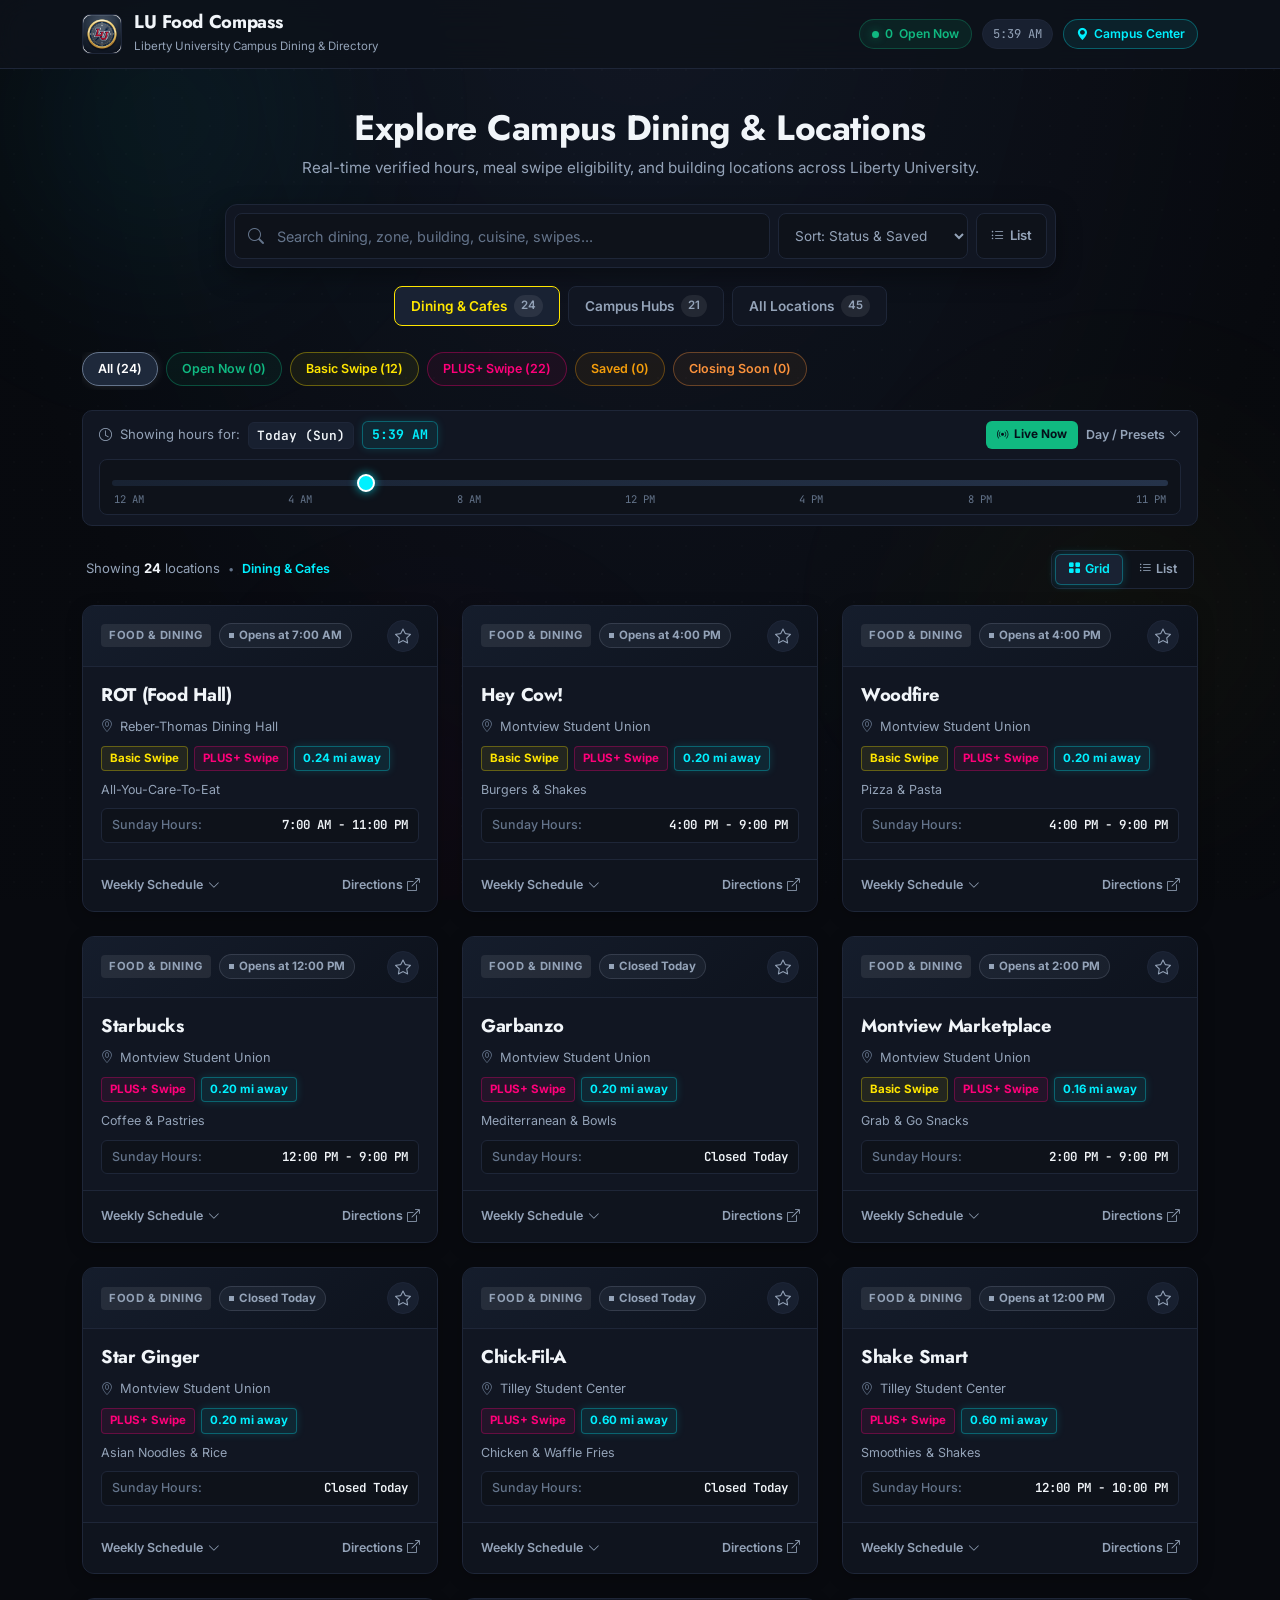
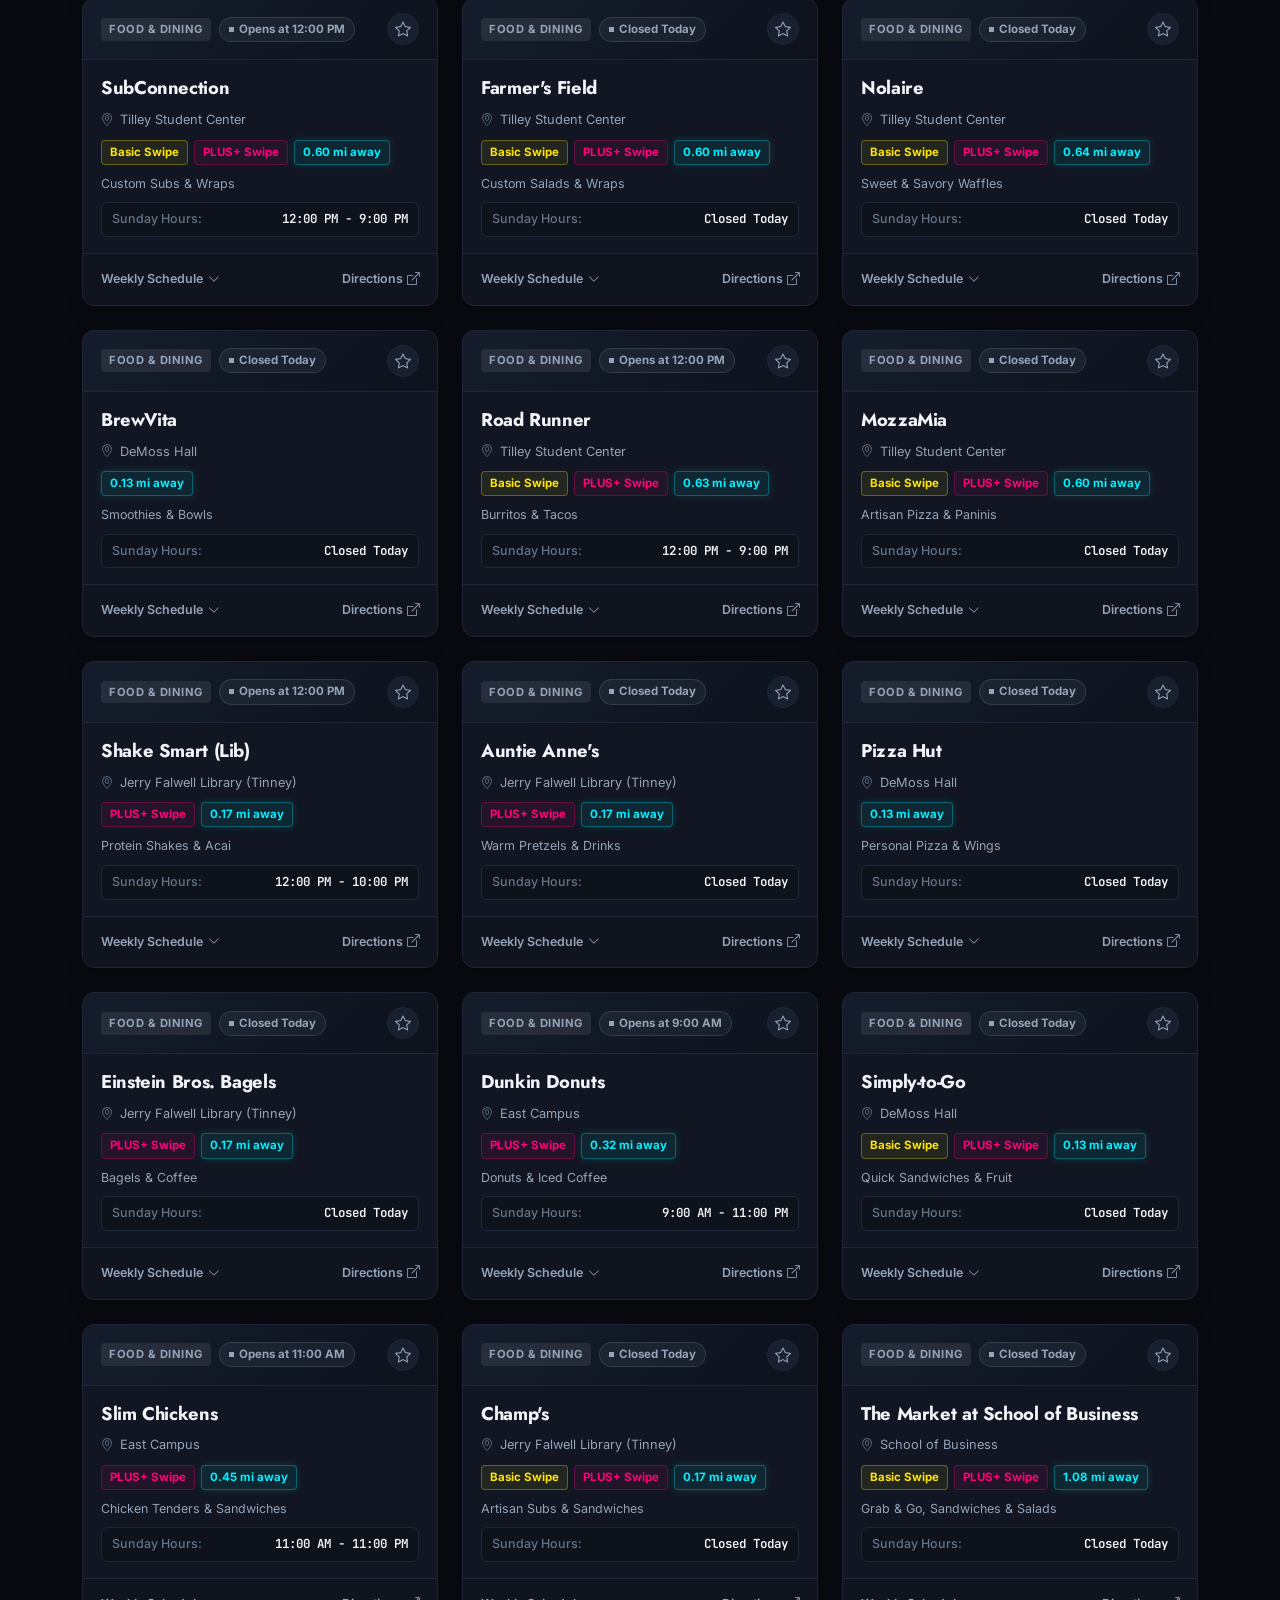
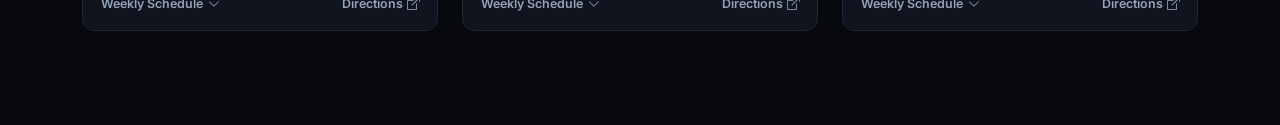
==== index.html @ 1b9de5b2 "Consolidate to single interactive blue time box and streamline slider track" ====
<!DOCTYPE html>
<html lang="en">
<head>
  <meta charset="UTF-8">
  <meta name="viewport" content="width=device-width, initial-scale=1.0, maximum-scale=1.0, user-scalable=no, viewport-fit=cover">
  <meta name="apple-mobile-web-app-capable" content="yes">
  <meta name="mobile-web-app-capable" content="yes">
  <meta name="apple-mobile-web-app-status-bar-style" content="black-translucent">
  <meta name="apple-mobile-web-app-title" content="LU Food Compass">
  <meta name="application-name" content="LU Food Compass">
  <meta name="theme-color" content="#080a0f">
  <title>LU Food Compass • Liberty University Campus Dining & Directory</title>

  <!-- iOS / Mobile App Icons & Manifest -->
  <link rel="apple-touch-icon" href="apple-touch-icon.png">
  <link rel="apple-touch-icon" sizes="180x180" href="apple-touch-icon.png">
  <link rel="icon" type="image/png" sizes="32x32" href="favicon-32x32.png">
  <link rel="icon" type="image/png" sizes="16x16" href="favicon-16x16.png">
  <link rel="manifest" href="manifest.json">

  <!-- Google Fonts: Jost (Headings), Inter (Body), JetBrains Mono (Hours/Data) -->
  <link rel="preconnect" href="https://fonts.googleapis.com">
  <link rel="preconnect" href="https://fonts.gstatic.com" crossorigin>
  <link href="https://fonts.googleapis.com/css2?family=Inter:wght@400;500;600;700&family=Jost:wght@500;600;700;800&family=JetBrains+Mono:wght@400;500;600&display=swap" rel="stylesheet">

  <!-- Official Bootstrap 5.3 & Bootstrap Icons -->
  <link rel="stylesheet" href="https://cdn.jsdelivr.net/npm/bootstrap@5.3.3/dist/css/bootstrap.min.css">
  <link rel="stylesheet" href="https://cdn.jsdelivr.net/npm/bootstrap-icons@1.11.3/font/bootstrap-icons.min.css">

  <style>
    /* ==========================================================================
       Forge OGs Campus Directory • Human-Crafted Edition
       Color Theme: Refined Dark Slate with Subtle Neon Accents
       Zero Emoji Clutter • Gentle Atmospheric Parallax Depth
       ========================================================================== */
    :root {
      /* Theme Base */
      --body-bg: #080a0f;
      --card-bg: #111622;
      --card-bg-hover: #161d2d;
      --surface-subtle: #182030;
      --input-bg: #0e121a;

      --border-subtle: #1e2638;
      --border-medium: #2c3850;
      --border-focus: #00f0ff;

      /* Typography */
      --text-main: #f1f5f9;
      --text-muted: #94a3b8;
      --text-dim: #64748b;

      /* Restrained Accents */
      --neon-yellow: #ffe600;
      --neon-yellow-bg: rgba(255, 230, 0, 0.08);
      --neon-yellow-border: rgba(255, 230, 0, 0.30);

      --neon-cyan: #00f0ff;
      --neon-cyan-bg: rgba(0, 240, 255, 0.08);
      --neon-cyan-border: rgba(0, 240, 255, 0.30);

      --neon-pink: #ff007a;
      --neon-pink-bg: rgba(255, 0, 122, 0.08);
      --neon-pink-border: rgba(255, 0, 122, 0.30);

      /* Polite Status Indicators */
      --status-open: #10b981;
      --status-open-bg: rgba(16, 185, 129, 0.10);
      --status-open-border: rgba(16, 185, 129, 0.28);

      --status-warning: #f59e0b;
      --status-warning-bg: rgba(245, 158, 11, 0.10);
      --status-warning-border: rgba(245, 158, 11, 0.28);

      --status-closed: #94a3b8;
      --status-closed-bg: rgba(148, 163, 184, 0.08);
      --status-closed-border: rgba(148, 163, 184, 0.20);
    }

    * {
      box-sizing: border-box;
      margin: 0;
      padding: 0;
    }

    body {
      background-color: var(--body-bg);
      color: var(--text-main);
      font-family: 'Inter', -apple-system, BlinkMacSystemFont, sans-serif;
      min-height: 100vh;
      padding-bottom: 70px;
      -webkit-font-smoothing: antialiased;
      overflow-x: hidden;
      position: relative;
    }

    h1, h2, h3, h4, h5, h6 {
      font-family: 'Jost', sans-serif;
      color: var(--text-main);
      font-weight: 700;
      letter-spacing: -0.02em;
    }

    a {
      text-decoration: none;
      transition: all 0.2s cubic-bezier(0.16, 1, 0.3, 1);
    }

    button {
      transition: all 0.2s cubic-bezier(0.16, 1, 0.3, 1);
    }

    button:active {
      transform: scale(0.98);
    }

    /* ==========================================================================
       Ambient Atmospheric Background (Subtle Parallax & Noise Mesh)
       ========================================================================== */
    .ambient-backdrop {
      position: fixed;
      inset: 0;
      pointer-events: none;
      z-index: -1;
      overflow: hidden;
    }

    .ambient-mesh {
      position: absolute;
      inset: 0;
      background: radial-gradient(ellipse at 50% -10%, rgba(26, 36, 56, 0.55) 0%, rgba(8, 10, 15, 0.98) 75%);
    }

    .ambient-glow {
      position: absolute;
      border-radius: 50%;
      pointer-events: none;
      will-change: transform;
    }

    .glow-cyan {
      top: -120px;
      left: -80px;
      width: 480px;
      height: 480px;
      background: radial-gradient(circle, rgba(0, 240, 255, 0.08) 0%, transparent 70%);
      filter: blur(80px);
    }

    .glow-amber {
      top: 40%;
      right: -100px;
      width: 520px;
      height: 520px;
      background: radial-gradient(circle, rgba(255, 230, 0, 0.05) 0%, transparent 70%);
      filter: blur(90px);
    }

    .glow-pink {
      bottom: -150px;
      left: 15%;
      width: 500px;
      height: 500px;
      background: radial-gradient(circle, rgba(255, 0, 122, 0.04) 0%, transparent 70%);
      filter: blur(85px);
    }

    .ambient-grain {
      position: absolute;
      inset: 0;
      background-image: radial-gradient(rgba(255, 255, 255, 0.04) 1px, transparent 1px);
      background-size: 28px 28px;
      opacity: 0.4;
    }

    /* Test Notice Bar */
    .test-version-bar {
      background: #0d1118;
      border-bottom: 1px solid var(--border-subtle);
      padding: 7px 16px;
      font-size: 0.74rem;
      color: var(--text-muted);
      display: flex;
      align-items: center;
      justify-content: space-between;
    }

    .test-badge {
      background: var(--neon-cyan);
      color: #04101a;
      font-weight: 800;
      font-size: 0.65rem;
      padding: 2px 7px;
      border-radius: 4px;
      margin-right: 8px;
      letter-spacing: 0.5px;
    }

    /* Top Navigation Header */
    .app-header {
      background: rgba(14, 18, 27, 0.85);
      backdrop-filter: blur(16px);
      -webkit-backdrop-filter: blur(16px);
      border-bottom: 1px solid var(--border-subtle);
      position: sticky;
      top: 0;
      z-index: 1000;
      padding: 12px 0;
    }

    .brand-link {
      display: flex;
      align-items: center;
      gap: 12px;
      text-decoration: none;
    }

    .brand-logo-img {
      width: 40px;
      height: 40px;
      border-radius: 8px;
      object-fit: cover;
      border: 1px solid var(--border-subtle);
      background: #111622;
    }

    .brand-title-wrap h1 {
      font-size: 1.15rem;
      margin: 0;
      color: var(--text-main);
      line-height: 1.1;
      letter-spacing: -0.3px;
    }

    .brand-title-wrap span {
      font-size: 0.72rem;
      color: var(--text-muted);
    }

    .header-tools {
      display: flex;
      align-items: center;
      gap: 10px;
    }

    .open-status-chip {
      display: inline-flex;
      align-items: center;
      gap: 6px;
      font-size: 0.76rem;
      font-weight: 600;
      color: var(--status-open);
      background: var(--status-open-bg);
      border: 1px solid var(--status-open-border);
      padding: 5px 12px;
      border-radius: 50px;
    }

    .status-live-dot {
      width: 7px;
      height: 7px;
      border-radius: 50%;
      background: var(--status-open);
      box-shadow: 0 0 8px rgba(16, 185, 129, 0.4);
    }

    .header-clock-pill {
      font-family: 'JetBrains Mono', monospace;
      font-size: 0.76rem;
      color: var(--text-muted);
      background: var(--surface-subtle);
      border: 1px solid var(--border-subtle);
      padding: 5px 10px;
      border-radius: 50px;
    }

    .btn-gps-locator {
      display: inline-flex;
      align-items: center;
      gap: 6px;
      font-size: 0.76rem;
      font-weight: 600;
      color: var(--text-muted);
      background: var(--surface-subtle);
      border: 1px solid var(--border-subtle);
      padding: 5px 12px;
      border-radius: 50px;
      cursor: pointer;
      transition: all 0.2s;
    }

    .btn-gps-locator:hover {
      color: var(--text-main);
      border-color: var(--border-medium);
    }

    .btn-gps-locator.active {
      color: var(--neon-cyan);
      background: var(--neon-cyan-bg);
      border-color: var(--neon-cyan-border);
    }

    /* Hero & Search Section */
    .hero-container {
      padding: 38px 0 26px;
      position: relative;
    }

    .hero-heading {
      font-size: 2.2rem;
      letter-spacing: -0.5px;
      margin-bottom: 8px;
    }

    .hero-caption {
      font-size: 0.95rem;
      color: var(--text-muted);
      margin-bottom: 24px;
    }

    /* Search Box */
    .search-panel {
      background: var(--card-bg);
      border: 1px solid var(--border-subtle);
      border-radius: 12px;
      padding: 8px;
      display: flex;
      align-items: center;
      gap: 8px;
      box-shadow: 0 8px 24px rgba(0, 0, 0, 0.35);
    }

    .search-input-wrap {
      flex: 2;
      position: relative;
      display: flex;
      align-items: center;
    }

    .search-input-wrap i {
      position: absolute;
      left: 14px;
      color: var(--text-dim);
      font-size: 1rem;
    }

    .search-input-field {
      width: 100%;
      height: 46px;
      background: var(--input-bg);
      border: 1px solid var(--border-subtle);
      border-radius: 8px;
      padding: 0 36px 0 42px;
      color: var(--text-main);
      font-size: 0.9rem;
      outline: none;
      transition: border-color 0.2s;
    }

    .search-input-field:focus {
      border-color: var(--border-focus);
    }

    .search-input-field::placeholder {
      color: var(--text-dim);
    }

    .btn-clear-search {
      position: absolute;
      right: 12px;
      background: none;
      border: none;
      color: var(--text-dim);
      font-size: 1.1rem;
      cursor: pointer;
      display: none;
    }

    .search-select-wrap {
      flex: 1;
      min-width: 170px;
    }

    .sort-select-dropdown {
      width: 100%;
      height: 46px;
      background: var(--input-bg);
      border: 1px solid var(--border-subtle);
      border-radius: 8px;
      padding: 0 12px;
      color: var(--text-muted);
      font-size: 0.85rem;
      outline: none;
      cursor: pointer;
    }

    .btn-search-submit {
      height: 46px;
      background: var(--neon-cyan);
      color: #04101a;
      font-weight: 700;
      font-size: 0.88rem;
      border: none;
      border-radius: 8px;
      padding: 0 20px;
      display: inline-flex;
      align-items: center;
      gap: 6px;
      cursor: pointer;
      transition: all 0.2s;
    }

    .btn-search-submit:hover {
      filter: brightness(1.1);
    }

    
    /* Segmented Navigation Tabs */
    .category-tabs-rail {
      display: flex;
      align-items: center;
      justify-content: center;
      gap: 8px;
      margin-top: 18px;
      width: 100%;
    }

    .category-tab-btn {
      white-space: nowrap;
      display: inline-flex;
      align-items: center;
      justify-content: center;
      gap: 7px;
      padding: 8px 16px;
      font-size: 0.85rem;
      font-weight: 600;
      color: var(--text-muted);
      background: var(--card-bg);
      border: 1px solid var(--border-subtle);
      border-radius: 8px;
      cursor: pointer;
      transition: all 0.2s;
    }

    .category-tab-btn:hover {
      color: var(--text-main);
      border-color: var(--border-medium);
    }

    .category-tab-btn.active {
      color: #ffffff;
      background: #192233;
      border-color: #3b4b6d;
    }

    .category-tab-btn[data-mode="dining"].active {
      border-color: var(--neon-yellow);
      color: var(--neon-yellow);
    }

    .category-tab-btn[data-mode="campus"].active {
      border-color: var(--neon-cyan);
      color: var(--neon-cyan);
    }

    .category-tab-btn[data-mode="all"].active {
      border-color: var(--neon-pink);
      color: var(--neon-pink);
    }

    .tab-pill-count {
      font-size: 0.72rem;
      padding: 2px 7px;
      border-radius: 50px;
      background: rgba(255, 255, 255, 0.08);
      color: var(--text-muted);
    }

    /* View Switcher Pill Controls */
    .view-switcher-pill-group {
      display: inline-flex;
      align-items: center;
      background: var(--input-bg);
      border: 1px solid var(--border-subtle);
      border-radius: 8px;
      padding: 3px;
      gap: 3px;
    }

    .view-switch-btn {
      background: none;
      border: 1px solid transparent;
      color: var(--text-muted);
      font-size: 0.78rem;
      font-weight: 600;
      padding: 5px 12px;
      border-radius: 6px;
      cursor: pointer;
      display: inline-flex;
      align-items: center;
      gap: 5px;
      transition: all 0.15s ease;
      white-space: nowrap;
    }

    .view-switch-btn:hover {
      color: var(--text-main);
    }

    .view-switch-btn.active {
      background: #192233;
      color: var(--neon-cyan);
      border-color: var(--neon-cyan-border);
      box-shadow: 0 0 10px rgba(0, 240, 255, 0.2);
    }

    /* List View Toggle Button in Search Panel */
    .btn-view-toggle {
      height: 46px;
      background: var(--input-bg);
      color: var(--text-muted);
      border: 1px solid var(--border-subtle);
      border-radius: 8px;
      padding: 0 14px;
      display: inline-flex;
      align-items: center;
      gap: 6px;
      font-size: 0.82rem;
      font-weight: 600;
      cursor: pointer;
      transition: all 0.2s;
      white-space: nowrap;
    }

    .btn-view-toggle:hover {
      color: var(--text-main);
      border-color: var(--border-medium);
    }

    .btn-view-toggle.active {
      color: var(--neon-cyan);
      border-color: var(--neon-cyan-border);
      background: var(--neon-cyan-bg);
    }

    /* Neon Cyan Distance Badge (Inline with Swipe Tags) */
    .badge-distance-tag {
      font-size: 0.72rem;
      font-weight: 700;
      color: var(--neon-cyan);
      background: var(--neon-cyan-bg);
      border: 1px solid var(--neon-cyan-border);
      padding: 3px 8px;
      border-radius: 4px;
      display: inline-flex;
      align-items: center;
      gap: 4px;
      text-decoration: none;
      cursor: pointer;
      transition: all 0.2s;
      box-shadow: 0 0 8px rgba(0, 240, 255, 0.15);
      white-space: nowrap;
    }

    .badge-distance-tag:hover {
      background: rgba(0, 240, 255, 0.22);
      border-color: var(--neon-cyan);
      color: #ffffff;
      box-shadow: 0 0 12px rgba(0, 240, 255, 0.4);
    }

    .badge-distance-tag.badge-distance-prompt {
      opacity: 0.88;
    }

    .badge-distance-tag.badge-distance-prompt:hover {
      opacity: 1;
    }

    /* Consolidated Interactive Time Display Box */
    .time-display-interactive {
      position: relative;
      font-family: 'JetBrains Mono', monospace;
      font-weight: 700;
      color: var(--neon-cyan);
      background: var(--neon-cyan-bg);
      border: 1px solid var(--neon-cyan-border);
      padding: 3px 9px;
      border-radius: 6px;
      font-size: 0.82rem;
      cursor: pointer;
      display: inline-flex;
      align-items: center;
      gap: 4px;
      transition: all 0.2s ease;
      box-shadow: 0 0 8px rgba(0, 240, 255, 0.15);
      margin: 0;
    }

    .time-display-interactive:hover {
      background: rgba(0, 240, 255, 0.18);
      border-color: var(--neon-cyan);
      color: #ffffff;
      box-shadow: 0 0 12px rgba(0, 240, 255, 0.35);
    }

    .custom-time-hidden-picker {
      position: absolute;
      inset: 0;
      width: 100%;
      height: 100%;
      opacity: 0;
      cursor: pointer;
      border: none;
      background: transparent;
      z-index: 2;
    }

    /* Minimalist Time Slider Track */
    .time-slider-wrapper {
      margin-top: 10px;
      padding: 8px 12px 6px;
      background: var(--input-bg);
      border: 1px solid var(--border-subtle);
      border-radius: 8px;
    }

    .minimal-time-slider {
      -webkit-appearance: none;
      appearance: none;
      width: 100%;
      height: 6px;
      border-radius: 3px;
      background: linear-gradient(90deg, #182232 0%, #25334a 100%);
      outline: none;
      cursor: pointer;
      margin: 8px 0 6px;
    }

    .minimal-time-slider::-webkit-slider-thumb {
      -webkit-appearance: none;
      appearance: none;
      width: 18px;
      height: 18px;
      border-radius: 50%;
      background: var(--neon-cyan);
      border: 2px solid #ffffff;
      box-shadow: 0 0 10px rgba(0, 240, 255, 0.7);
      cursor: pointer;
      transition: transform 0.15s ease, box-shadow 0.15s ease;
    }

    .minimal-time-slider::-webkit-slider-thumb:hover,
    .minimal-time-slider::-webkit-slider-thumb:active {
      transform: scale(1.25);
      box-shadow: 0 0 16px rgba(0, 240, 255, 0.9);
    }

    .minimal-time-slider::-moz-range-thumb {
      width: 18px;
      height: 18px;
      border-radius: 50%;
      background: var(--neon-cyan);
      border: 2px solid #ffffff;
      box-shadow: 0 0 10px rgba(0, 240, 255, 0.7);
      cursor: pointer;
    }

    .timeline-ticks-rail {
      display: flex;
      justify-content: space-between;
      font-size: 0.66rem;
      font-family: 'JetBrains Mono', monospace;
      color: var(--text-dim);
      padding: 0 2px;
    }

    /* List View Styling (Mobile & Desktop) */
    #directoryCardGrid.list-view .spot-col {
      flex: 0 0 100%;
      max-width: 100%;
      margin-bottom: 12px;
    }

    #directoryCardGrid.list-view .directory-card {
      border-radius: 10px;
    }

    #directoryCardGrid.list-view .card-top-bar {
      padding: 10px 14px;
    }

    #directoryCardGrid.list-view .card-body-content {
      padding: 12px 16px;
      gap: 8px;
    }

    #directoryCardGrid.list-view .spot-heading {
      font-size: 1.05rem;
    }

    #directoryCardGrid.list-view .hours-info-strip {
      padding: 5px 10px;
    }

    /* Mobile Responsive Optimizations */
    @media (max-width: 600px) {
      .category-tabs-rail {
        display: grid !important;
        grid-template-columns: 1fr 1fr 1fr !important;
        gap: 5px !important;
        margin-top: 12px !important;
        padding: 0 !important;
        width: 100% !important;
      }
      .category-tab-btn {
        padding: 8px 3px !important;
        font-size: 0.70rem !important;
        font-weight: 600 !important;
        gap: 4px !important;
        justify-content: center !important;
        text-align: center !important;
        min-width: 0 !important;
        width: 100% !important;
      }
      .category-tab-btn span:first-of-type {
        white-space: nowrap !important;
        overflow: hidden !important;
        text-overflow: ellipsis !important;
      }
      .category-tab-btn i {
        font-size: 0.76rem !important;
      }
      .tab-pill-count {
        padding: 1px 4px !important;
        font-size: 0.60rem !important;
        margin-left: 2px !important;
      }
      .search-panel {
        gap: 6px !important;
      }
      .search-controls-subrow {
        display: flex;
        gap: 6px;
        width: 100%;
      }
      .search-select-wrap {
        flex: 1;
        min-width: 0;
      }
      .btn-view-toggle {
        padding: 0 10px;
      }
      .directory-view-control-bar {
        flex-direction: column;
        align-items: flex-start !important;
        gap: 8px;
      }
      .directory-view-control-bar .view-switcher-pill-group {
        align-self: flex-end;
      }
    }

    /* Filter Chips Rail */
    .filter-chips-rail {
      display: flex;
      align-items: center;
      gap: 8px;
      margin-bottom: 20px;
      overflow-x: auto;
      scrollbar-width: none;
      padding-bottom: 4px;
    }

    .filter-chips-rail::-webkit-scrollbar {
      display: none;
    }

    .filter-chip-btn {
      white-space: nowrap;
      display: inline-flex;
      align-items: center;
      justify-content: center;
      padding: 7px 15px;
      font-size: 0.78rem;
      font-weight: 600;
      border-radius: 50px;
      cursor: pointer;
      transition: all 0.2s ease;
      background: var(--card-bg);
      border: 1px solid var(--border-subtle);
      color: var(--text-muted);
    }

    /* All Filter */
    .filter-chip-btn.chip-all {
      border-color: #26334a;
      color: var(--text-main);
    }
    .filter-chip-btn.chip-all:hover {
      border-color: #475569;
      background: #182030;
    }
    .filter-chip-btn.chip-all.active {
      background: #1e293b;
      color: #ffffff;
      border-color: #64748b;
      box-shadow: 0 0 10px rgba(255, 255, 255, 0.12);
    }

    /* Open Now (Emerald Green) */
    .filter-chip-btn.chip-open {
      color: #10b981;
      border-color: rgba(16, 185, 129, 0.35);
      background: rgba(16, 185, 129, 0.06);
    }
    .filter-chip-btn.chip-open:hover {
      background: rgba(16, 185, 129, 0.14);
      border-color: #10b981;
      color: #34d399;
    }
    .filter-chip-btn.chip-open.active {
      background: #10b981;
      color: #04101a;
      border-color: #10b981;
      box-shadow: 0 0 12px rgba(16, 185, 129, 0.4);
    }

    /* Basic Swipe (Neon Yellow) */
    .filter-chip-btn.chip-basic {
      color: var(--neon-yellow);
      border-color: rgba(255, 230, 0, 0.35);
      background: rgba(255, 230, 0, 0.06);
    }
    .filter-chip-btn.chip-basic:hover {
      background: rgba(255, 230, 0, 0.14);
      border-color: var(--neon-yellow);
      color: #fff480;
    }
    .filter-chip-btn.chip-basic.active {
      background: var(--neon-yellow);
      color: #04101a;
      border-color: var(--neon-yellow);
      box-shadow: 0 0 12px rgba(255, 230, 0, 0.4);
    }

    /* PLUS+ Swipe (Neon Pink) */
    .filter-chip-btn.chip-plus {
      color: var(--neon-pink);
      border-color: rgba(255, 0, 122, 0.35);
      background: rgba(255, 0, 122, 0.06);
    }
    .filter-chip-btn.chip-plus:hover {
      background: rgba(255, 0, 122, 0.14);
      border-color: var(--neon-pink);
      color: #ff66b2;
    }
    .filter-chip-btn.chip-plus.active {
      background: var(--neon-pink);
      color: #ffffff;
      border-color: var(--neon-pink);
      box-shadow: 0 0 12px rgba(255, 0, 122, 0.4);
    }

    /* Saved (Warm Amber) */
    .filter-chip-btn.chip-saved {
      color: #f59e0b;
      border-color: rgba(245, 158, 11, 0.35);
      background: rgba(245, 158, 11, 0.06);
    }
    .filter-chip-btn.chip-saved:hover {
      background: rgba(245, 158, 11, 0.14);
      border-color: #f59e0b;
      color: #fbbf24;
    }
    .filter-chip-btn.chip-saved.active {
      background: #f59e0b;
      color: #04101a;
      border-color: #f59e0b;
      box-shadow: 0 0 12px rgba(245, 158, 11, 0.4);
    }

    /* Closing Soon (Coral Orange) */
    .filter-chip-btn.chip-warning {
      color: #fb923c;
      border-color: rgba(251, 146, 60, 0.35);
      background: rgba(251, 146, 60, 0.06);
    }
    .filter-chip-btn.chip-warning:hover {
      background: rgba(251, 146, 60, 0.14);
      border-color: #fb923c;
      color: #fdba74;
    }
    .filter-chip-btn.chip-warning.active {
      background: #fb923c;
      color: #04101a;
      border-color: #fb923c;
      box-shadow: 0 0 12px rgba(251, 146, 60, 0.4);
    }

    /* Human Time Inspector Bar */
    .time-inspector-card {
      background: var(--card-bg);
      border: 1px solid var(--border-subtle);
      border-radius: 10px;
      padding: 10px 16px;
      margin-bottom: 24px;
    }

    .time-bar-header {
      display: flex;
      align-items: center;
      justify-content: space-between;
      gap: 12px;
    }

    .time-bar-info {
      display: flex;
      align-items: center;
      gap: 8px;
      font-size: 0.82rem;
      color: var(--text-muted);
      flex-wrap: wrap;
    }

    .time-display-pill {
      font-family: 'JetBrains Mono', monospace;
      font-weight: 600;
      color: var(--text-main);
      background: var(--surface-subtle);
      border: 1px solid var(--border-subtle);
      padding: 3px 8px;
      border-radius: 6px;
      font-size: 0.8rem;
    }

    .time-bar-actions {
      display: flex;
      align-items: center;
      gap: 8px;
    }

    .btn-live-toggle {
      font-size: 0.74rem;
      font-weight: 700;
      color: var(--status-open);
      background: var(--status-open-bg);
      border: 1px solid var(--status-open-border);
      padding: 4px 10px;
      border-radius: 6px;
      cursor: pointer;
      display: inline-flex;
      align-items: center;
      gap: 5px;
      transition: all 0.2s;
    }

    .btn-live-toggle.active {
      background: var(--status-open);
      color: #04101a;
    }

    .btn-adjust-drawer-toggle {
      background: none;
      border: none;
      color: var(--text-muted);
      font-size: 0.78rem;
      font-weight: 600;
      cursor: pointer;
      display: flex;
      align-items: center;
      gap: 4px;
    }

    .time-drawer-panel {
      display: none;
      margin-top: 12px;
      padding-top: 12px;
      border-top: 1px solid var(--border-subtle);
      flex-direction: column;
      gap: 12px;
    }

    .time-drawer-panel.open {
      display: flex;
    }

    .days-picker-grid {
      display: grid;
      grid-template-columns: repeat(7, 1fr);
      gap: 4px;
    }

    .day-selector-btn {
      padding: 8px 2px;
      text-align: center;
      font-size: 0.75rem;
      font-weight: 600;
      color: var(--text-muted);
      background: var(--input-bg);
      border: 1px solid var(--border-subtle);
      border-radius: 6px;
      cursor: pointer;
      transition: all 0.2s;
    }

    .day-selector-btn:hover {
      color: var(--text-main);
      border-color: var(--border-medium);
    }

    .day-selector-btn.active {
      background: #192233;
      color: #ffffff;
      border-color: var(--border-medium);
    }

    .time-presets-strip {
      display: flex;
      align-items: center;
      justify-content: space-between;
      flex-wrap: wrap;
      gap: 8px;
    }

    .preset-chips-wrap {
      display: flex;
      align-items: center;
      gap: 6px;
      flex-wrap: wrap;
    }

    .preset-pill {
      padding: 4px 10px;
      font-size: 0.74rem;
      color: var(--text-muted);
      background: var(--input-bg);
      border: 1px solid var(--border-subtle);
      border-radius: 6px;
      cursor: pointer;
      transition: all 0.2s;
    }

    .preset-pill:hover {
      background: var(--surface-subtle);
      color: var(--text-main);
    }

    .time-input-field {
      height: 32px;
      background: var(--input-bg);
      border: 1px solid var(--border-subtle);
      color: var(--text-main);
      border-radius: 6px;
      padding: 0 8px;
      font-size: 0.78rem;
      font-family: 'JetBrains Mono', monospace;
    }

    /* Directory Listing Cards (.properties__card) */
    .spot-col {
      margin-bottom: 24px;
    }

    .directory-card {
      background: var(--card-bg);
      border: 1px solid var(--border-subtle);
      border-radius: 12px;
      transition: transform 0.25s cubic-bezier(0.16, 1, 0.3, 1), border-color 0.25s ease, box-shadow 0.25s ease;
      overflow: hidden;
      display: flex;
      flex-direction: column;
      height: 100%;
      box-shadow: 0 4px 16px rgba(0, 0, 0, 0.25);
    }

    .directory-card:hover {
      transform: translateY(-3px);
      border-color: var(--border-medium);
      box-shadow: 0 10px 28px rgba(0, 0, 0, 0.45);
    }

    /* Card Top Header */
    .card-top-bar {
      position: relative;
      background: linear-gradient(135deg, #151d2c 0%, #0d121c 100%);
      border-bottom: 1px solid var(--border-subtle);
      padding: 14px 18px;
      display: flex;
      align-items: center;
      justify-content: space-between;
    }

    .card-top-left {
      display: flex;
      align-items: center;
      gap: 8px;
    }

    .category-tag {
      font-size: 0.7rem;
      font-weight: 700;
      letter-spacing: 0.5px;
      text-transform: uppercase;
      padding: 3px 8px;
      border-radius: 4px;
      background: rgba(255, 255, 255, 0.08);
      color: var(--text-muted);
    }

    .status-badge-chip {
      display: inline-flex;
      align-items: center;
      gap: 5px;
      font-size: 0.72rem;
      font-weight: 700;
      padding: 3px 9px;
      border-radius: 50px;
    }

    .status-badge-chip.open {
      color: var(--status-open);
      background: var(--status-open-bg);
      border: 1px solid var(--status-open-border);
    }

    .status-badge-chip.warning {
      color: var(--status-warning);
      background: var(--status-warning-bg);
      border: 1px solid var(--status-warning-border);
    }

    .status-badge-chip.closed {
      color: var(--status-closed);
      background: var(--status-closed-bg);
      border: 1px solid var(--status-closed-border);
    }

    .btn-fav-star {
      background: var(--surface-subtle);
      border: 1px solid var(--border-subtle);
      color: var(--text-muted);
      width: 32px;
      height: 32px;
      border-radius: 50%;
      display: inline-flex;
      align-items: center;
      justify-content: center;
      cursor: pointer;
      transition: all 0.2s ease;
    }

    .btn-fav-star:hover {
      color: #eab308;
      border-color: #eab308;
      transform: scale(1.1);
    }

    .btn-fav-star.favorited {
      color: #eab308;
      background: rgba(234, 179, 8, 0.15);
      border-color: rgba(234, 179, 8, 0.4);
    }

    /* Card Content Body */
    .card-body-content {
      padding: 16px 18px;
      flex: 1;
      display: flex;
      flex-direction: column;
      gap: 10px;
    }

    .spot-heading {
      font-size: 1.15rem;
      font-weight: 700;
      margin: 0;
      line-height: 1.3;
    }

    .spot-heading a {
      color: var(--text-main);
    }

    .spot-heading a:hover {
      color: var(--neon-cyan);
    }

    .spot-location-meta {
      display: flex;
      align-items: center;
      gap: 6px;
      font-size: 0.8rem;
      color: var(--text-muted);
    }

    .spot-location-meta i {
      color: var(--text-dim);
    }

    .distance-pill-badge {
      font-size: 0.72rem;
      font-weight: 600;
      color: var(--neon-cyan);
      background: var(--neon-cyan-bg);
      border: 1px solid var(--neon-cyan-border);
      padding: 1px 7px;
      border-radius: 50px;
    }

    .swipes-container {
      display: flex;
      align-items: center;
      gap: 6px;
      flex-wrap: wrap;
    }

    .badge-basic-tag {
      font-size: 0.72rem;
      font-weight: 700;
      color: var(--neon-yellow);
      background: var(--neon-yellow-bg);
      border: 1px solid var(--neon-yellow-border);
      padding: 3px 8px;
      border-radius: 4px;
      display: inline-flex;
      align-items: center;
      gap: 4px;
    }

    .badge-plus-tag {
      font-size: 0.72rem;
      font-weight: 700;
      color: var(--neon-pink);
      background: var(--neon-pink-bg);
      border: 1px solid var(--neon-pink-border);
      padding: 3px 8px;
      border-radius: 4px;
      display: inline-flex;
      align-items: center;
      gap: 4px;
    }

    .cuisine-description-text {
      font-size: 0.78rem;
      color: var(--text-muted);
      line-height: 1.4;
    }

    .hours-info-strip {
      background: var(--input-bg);
      border: 1px solid var(--border-subtle);
      border-radius: 6px;
      padding: 7px 10px;
      display: flex;
      align-items: center;
      justify-content: space-between;
      font-size: 0.78rem;
    }

    .hours-info-label {
      color: var(--text-dim);
      font-weight: 500;
    }

    .hours-info-value {
      font-family: 'JetBrains Mono', monospace;
      font-weight: 600;
      color: var(--text-main);
    }

    /* Card Footer Actions */
    .card-footer-actions {
      padding: 12px 18px;
      border-top: 1px solid var(--border-subtle);
      background: rgba(14, 18, 26, 0.4);
      display: flex;
      align-items: center;
      justify-content: space-between;
      gap: 8px;
    }

    .btn-toggle-weekly {
      background: none;
      border: none;
      color: var(--text-muted);
      font-size: 0.78rem;
      font-weight: 600;
      cursor: pointer;
      display: flex;
      align-items: center;
      gap: 5px;
      padding: 4px 0;
      transition: color 0.2s;
    }

    .btn-toggle-weekly:hover {
      color: var(--text-main);
    }

    .btn-toggle-weekly i {
      transition: transform 0.2s ease;
      font-size: 0.75rem;
    }

    .btn-toggle-weekly[aria-expanded="true"] i {
      transform: rotate(180deg);
    }

    .link-maps-directions {
      color: var(--text-muted);
      font-size: 0.78rem;
      font-weight: 600;
      display: flex;
      align-items: center;
      gap: 4px;
    }

    .link-maps-directions:hover {
      color: var(--neon-cyan);
    }

    /* Weekly Schedule Drawer */
    .weekly-schedule-tray {
      display: none;
      background: #0a0d14;
      border-top: 1px solid var(--border-subtle);
      padding: 10px 18px;
      flex-direction: column;
      gap: 4px;
    }

    .weekly-schedule-tray.open {
      display: flex;
    }

    .weekly-day-row {
      display: flex;
      align-items: center;
      justify-content: space-between;
      font-size: 0.75rem;
      padding: 3px 6px;
      border-radius: 4px;
      color: var(--text-muted);
    }

    .weekly-day-row.current-day-active {
      background: #192233;
      color: #ffffff;
      font-weight: 700;
    }

    .schedule-day-label {
      font-weight: 600;
    }

    .schedule-time-text {
      font-family: 'JetBrains Mono', monospace;
    }

    /* Search Match Highlighting */
    .search-match-highlight {
      background: rgba(255, 230, 0, 0.2);
      color: var(--neon-yellow);
      padding: 0 2px;
      border-radius: 2px;
    }

    /* Empty state */
    .empty-state-card {
      background: var(--card-bg);
      border: 1px solid var(--border-subtle);
      border-radius: 12px;
      padding: 48px 24px;
      text-align: center;
      margin-top: 16px;
    }

    .empty-state-card h4 {
      font-size: 1.15rem;
      margin-bottom: 8px;
    }

    .empty-state-card p {
      font-size: 0.85rem;
      color: var(--text-muted);
      margin: 0;
    }

    /* Toast Notification */
    .app-toast-box {
      position: fixed;
      bottom: 24px;
      left: 50%;
      transform: translateX(-50%) translateY(100px);
      background: #192233;
      color: #ffffff;
      border: 1px solid #2d3852;
      padding: 9px 18px;
      border-radius: 50px;
      font-size: 0.82rem;
      font-weight: 600;
      box-shadow: 0 8px 24px rgba(0, 0, 0, 0.5);
      opacity: 0;
      pointer-events: none;
      transition: all 0.25s cubic-bezier(0.16, 1, 0.3, 1);
      z-index: 2000;
    }

    .app-toast-box.show {
      transform: translateX(-50%) translateY(0);
      opacity: 1;
    }

    @media (max-width: 768px) {
      .hero-heading {
        font-size: 1.6rem;
      }
      .search-panel {
        flex-direction: column;
        align-items: stretch;
      }
      .btn-search-submit {
        width: 100%;
        justify-content: center;
      }
      .header-clock-pill {
        display: none;
      }
    }
  </style>
</head>
<body>

  <!-- Ambient Backdrop with Subtle Parallax Glow -->
  <div class="ambient-backdrop" aria-hidden="true">
    <div class="ambient-mesh"></div>
    <div class="ambient-glow glow-cyan" id="parallaxGlow1"></div>
    <div class="ambient-glow glow-amber" id="parallaxGlow2"></div>
    <div class="ambient-glow glow-pink" id="parallaxGlow3"></div>
    <div class="ambient-grain"></div>
  </div>



  <!-- Top App Navigation Header -->
  <header class="app-header">
    <div class="container">
      <div class="d-flex align-items-center justify-content-between">
        <a href="#" class="brand-link">
          <img src="logo.jpg" alt="LU Food Compass" class="brand-logo-img" onerror="this.style.display='none'">
          <div class="brand-title-wrap">
            <h1>LU Food Compass</h1>
            <span>Liberty University Campus Dining & Directory</span>
          </div>
        </a>
        <div class="header-tools">
          <div class="open-status-chip" id="openStatusChip">
            <span class="status-live-dot"></span>
            <span id="headerOpenSpotsCount">--</span> Open Now
          </div>
          <span class="header-clock-pill" id="headerClockDisplay">--:-- --</span>
          <button class="btn-gps-locator" id="btnGpsLocator" title="Filter by nearest distance">
            <i class="bi bi-geo-alt-fill"></i>
            <span id="gpsButtonLabel">Near Me</span>
          </button>
        </div>
      </div>
    </div>
  </header>

  <main>
    <!-- Hero & Search Area -->
    <section class="hero-container">
      <div class="container">
        <div class="row justify-content-center text-center">
          <div class="col-lg-10 col-xl-9">
            <h2 class="hero-heading">Explore Campus Dining & Locations</h2>
            <p class="hero-caption">Real-time verified hours, meal swipe eligibility, and building locations across Liberty University.</p>

            <!-- Search Panel -->
            <div class="search-panel">
              <div class="search-input-wrap">
                <i class="bi bi-search"></i>
                <input type="text" id="mainSearchInput" class="search-input-field" placeholder="Search dining, zone, building, cuisine, swipes...">
                <button class="btn-clear-search" id="btnClearSearch" aria-label="Clear">&times;</button>
              </div>
              <div class="search-controls-subrow d-flex gap-2">
                <div class="search-select-wrap">
                  <select id="sortDropdownSelect" class="sort-select-dropdown" aria-label="Sort Options">
                    <option value="status">Sort: Status & Saved</option>
                    <option value="distance">Sort: Nearest Distance</option>
                    <option value="name">Sort: Name (A - Z)</option>
                    <option value="closing">Sort: Closing Soonest</option>
                  </select>
                </div>
                <button class="btn-view-toggle" id="btnViewToggle" title="Toggle List / Grid View">
                  <i class="bi bi-list-ul" id="viewToggleIcon"></i>
                  <span id="viewToggleLabel">List</span>
                </button>
              </div>
            </div>

            <!-- Segmented Category Tabs -->
            <div class="category-tabs-rail justify-content-center">
              <button class="category-tab-btn active" data-mode="dining">
                <span>Dining & Cafes</span>
                <span class="tab-pill-count" id="countBadgeDining">0</span>
              </button>
              <button class="category-tab-btn" data-mode="campus">
                <span>Campus Hubs</span>
                <span class="tab-pill-count" id="countBadgeCampus">0</span>
              </button>
              <button class="category-tab-btn" data-mode="all">
                <span>All Locations</span>
                <span class="tab-pill-count" id="countBadgeAll">0</span>
              </button>
            </div>

          </div>
        </div>
      </div>
    </section>

    <!-- Main Directory Section -->
    <div class="container">

      <!-- Filter Chips Rail (Pure Text & Color-Differentiated) -->
      <div class="filter-chips-rail">
        <button class="filter-chip-btn chip-all active" data-filter="all">All (<span id="statAllCount">0</span>)</button>
        <button class="filter-chip-btn chip-open" data-filter="open">Open Now (<span id="statOpenCount">0</span>)</button>
        <button class="filter-chip-btn chip-basic" data-filter="basic" data-modes="dining,all">Basic Swipe (<span id="statBasicCount">0</span>)</button>
        <button class="filter-chip-btn chip-plus" data-filter="plus" data-modes="dining,all">PLUS+ Swipe (<span id="statPlusCount">0</span>)</button>
        <button class="filter-chip-btn chip-saved" data-filter="favorites">Saved (<span id="statFavsCount">0</span>)</button>
        <button class="filter-chip-btn chip-warning" data-filter="warning">Closing Soon (<span id="statWarningCount">0</span>)</button>
      </div>

      <!-- Human Time Inspector Card -->
      <div class="time-inspector-card">
        <div class="time-bar-header">
          <div class="time-bar-info">
            <i class="bi bi-clock"></i>
            <span>Showing hours for:</span>
            <span class="time-display-pill" id="displayScheduleDay">Today (Mon)</span>

            <!-- Consolidated Blue Interactive Time Box -->
            <label class="time-display-interactive" id="interactiveTimeBox" title="Click to enter custom time">
              <span id="displayScheduleTime">12:00 PM</span>
              <input type="time" id="customTimeInput" class="custom-time-hidden-picker" value="12:00" aria-label="Enter Custom Time">
            </label>
          </div>
          <div class="time-bar-actions">
            <button class="btn-live-toggle active" id="btnLiveReset"><i class="bi bi-broadcast"></i> Live Now</button>
            <button class="btn-adjust-drawer-toggle" id="btnAdjustDrawerToggle" onclick="toggleTimeDrawer()">
              <span id="labelAdjustToggle">Day / Presets</span>
              <i class="bi bi-chevron-down" id="arrowAdjustToggle"></i>
            </button>
          </div>
        </div>

        <!-- Minimalist Scrub Slider (Single Clean Track) -->
        <div class="time-slider-wrapper">
          <input type="range" min="0" max="1439" step="5" value="720" class="minimal-time-slider" id="timeSlider" aria-label="Scrub Time Slider">
          <div class="timeline-ticks-rail">
            <span>12 AM</span>
            <span>4 AM</span>
            <span>8 AM</span>
            <span>12 PM</span>
            <span>4 PM</span>
            <span>8 PM</span>
            <span>11 PM</span>
          </div>
        </div>

        <!-- Day Picker & Quick Presets Drawer -->
        <div class="time-drawer-panel" id="timeDrawerPanel">
          <div class="days-picker-grid">
            <button class="day-selector-btn" data-day="Monday">Mon</button>
            <button class="day-selector-btn" data-day="Tuesday">Tue</button>
            <button class="day-selector-btn" data-day="Wednesday">Wed</button>
            <button class="day-selector-btn" data-day="Thursday">Thu</button>
            <button class="day-selector-btn" data-day="Friday">Fri</button>
            <button class="day-selector-btn" data-day="Saturday">Sat</button>
            <button class="day-selector-btn" data-day="Sunday">Sun</button>
          </div>
          <div class="time-presets-strip">
            <div class="preset-chips-wrap">
              <span style="font-size: 0.72rem; color: var(--text-dim);">Presets:</span>
              <button class="preset-pill" data-time="510">Breakfast (8:30 AM)</button>
              <button class="preset-pill" data-time="750">Lunch (12:30 PM)</button>
              <button class="preset-pill" data-time="1110">Dinner (6:30 PM)</button>
              <button class="preset-pill" data-time="1320">Late Night (10:00 PM)</button>
            </div>
          </div>
        </div>
      </div>

      <!-- Results Stats & Mobile-Friendly View Switcher Header -->
      <div class="directory-view-control-bar d-flex align-items-center justify-content-between mb-3 px-1">
        <div class="d-flex align-items-center gap-2">
          <span style="font-size: 0.82rem; color: var(--text-muted);">
            Showing <strong id="visibleSpotsCount" style="color: var(--text-main);">0</strong> locations
          </span>
          <span style="color: var(--text-dim); font-size: 0.7rem;">•</span>
          <span id="activeModeSummary" style="font-size: 0.78rem; color: var(--neon-cyan); font-weight: 600;">Dining & Cafes</span>
        </div>

        <div class="view-switcher-pill-group">
          <button class="view-switch-btn active" id="btnSwitchGrid" title="Grid Layout">
            <i class="bi bi-grid-fill"></i>
            <span>Grid</span>
          </button>
          <button class="view-switch-btn" id="btnSwitchList" title="List Layout">
            <i class="bi bi-list-ul"></i>
            <span>List</span>
          </button>
        </div>
      </div>

      <!-- Directory Card Grid -->
      <div class="row" id="directoryCardGrid">
        <!-- Rendered dynamically -->
      </div>

    </div>
  </main>

  <div class="app-toast-box" id="appToastBox">Notification</div>

  <script>
  function toggleTimeDrawer() {
    const panel = document.getElementById('timeDrawerPanel');
    const arrow = document.getElementById('arrowAdjustToggle');
    const label = document.getElementById('labelAdjustToggle');
    if (!panel) return;
    panel.classList.toggle('open');
    const isOpen = panel.classList.contains('open');
    if (arrow) arrow.className = isOpen ? 'bi bi-chevron-up' : 'bi bi-chevron-down';
    if (label) label.textContent = isOpen ? 'Hide Options' : 'Change Day / Time';
  }

  // Gentle Parallax Background Handler
  (function initParallax() {
    const glow1 = document.getElementById('parallaxGlow1');
    const glow2 = document.getElementById('parallaxGlow2');
    const glow3 = document.getElementById('parallaxGlow3');
    let ticking = false;

    window.addEventListener('scroll', function() {
      if (!ticking) {
        window.requestAnimationFrame(function() {
          const y = window.pageYOffset || document.documentElement.scrollTop;
          if (glow1) glow1.style.transform = `translate3d(0, ${y * 0.05}px, 0)`;
          if (glow2) glow2.style.transform = `translate3d(0, ${-y * 0.04}px, 0)`;
          if (glow3) glow3.style.transform = `translate3d(0, ${y * 0.03}px, 0)`;
          ticking = false;
        });
        ticking = true;
      }
    }, { passive: true });
  })();
const SPOTS_DATA = [
    {
        "id": "spot-4",
        "name": "Jerry Falwell Library",
        "cuisine": "Library & Study",
        "schedule": {
            "Thursday": {
                "closed": false,
                "open": 450,
                "close": 1425,
                "displayStr": "7:30 AM - 11:45 PM",
                "closeStr": "11:45 PM",
                "openStr": "7:30 AM",
                "intervals": [
                    {
                        "close": 1425,
                        "closeStr": "11:45 PM",
                        "openStr": "7:30 AM",
                        "open": 450
                    }
                ]
            },
            "Tuesday": {
                "closed": false,
                "open": 450,
                "close": 1425,
                "displayStr": "7:30 AM - 11:45 PM",
                "closeStr": "11:45 PM",
                "openStr": "7:30 AM",
                "intervals": [
                    {
                        "close": 1425,
                        "closeStr": "11:45 PM",
                        "openStr": "7:30 AM",
                        "open": 450
                    }
                ]
            },
            "Saturday": {
                "closed": false,
                "open": 480,
                "close": 1320,
                "displayStr": "8:00 AM - 10:00 PM",
                "closeStr": "10:00 PM",
                "openStr": "8:00 AM",
                "intervals": [
                    {
                        "close": 1320,
                        "closeStr": "10:00 PM",
                        "openStr": "8:00 AM",
                        "open": 480
                    }
                ]
            },
            "Wednesday": {
                "closed": false,
                "open": 450,
                "close": 1425,
                "displayStr": "7:30 AM - 11:45 PM",
                "closeStr": "11:45 PM",
                "openStr": "7:30 AM",
                "intervals": [
                    {
                        "close": 1425,
                        "closeStr": "11:45 PM",
                        "openStr": "7:30 AM",
                        "open": 450
                    }
                ]
            },
            "Sunday": {
                "closed": false,
                "open": 780,
                "close": 1425,
                "displayStr": "1:00 PM - 11:45 PM",
                "closeStr": "11:45 PM",
                "openStr": "1:00 PM",
                "intervals": [
                    {
                        "close": 1425,
                        "closeStr": "11:45 PM",
                        "openStr": "1:00 PM",
                        "open": 780
                    }
                ]
            },
            "Friday": {
                "closed": false,
                "open": 450,
                "close": 1320,
                "displayStr": "7:30 AM - 10:00 PM",
                "closeStr": "10:00 PM",
                "openStr": "7:30 AM",
                "intervals": [
                    {
                        "close": 1320,
                        "closeStr": "10:00 PM",
                        "openStr": "7:30 AM",
                        "open": 450
                    }
                ]
            },
            "Monday": {
                "closed": false,
                "open": 450,
                "close": 1425,
                "displayStr": "7:30 AM - 11:45 PM",
                "closeStr": "11:45 PM",
                "openStr": "7:30 AM",
                "intervals": [
                    {
                        "close": 1425,
                        "closeStr": "11:45 PM",
                        "openStr": "7:30 AM",
                        "open": 450
                    }
                ]
            }
        },
        "payment": "Student ID",
        "category": "Campus & Services",
        "zone": "Jerry Falwell Library",
        "latLong": {
            "latitude": 37.349928,
            "longitude": -79.181667
        },
        "acceptsBasicSwipe": false,
        "acceptsPlusSwipe": false
    },
    {
        "id": "spot-5",
        "name": "LaHaye",
        "cuisine": "Fitness & Courts",
        "schedule": {
            "Thursday": {
                "closed": false,
                "open": 330,
                "close": 1380,
                "displayStr": "5:30 AM - 11:00 PM",
                "closeStr": "11:00 PM",
                "openStr": "5:30 AM",
                "intervals": [
                    {
                        "close": 1380,
                        "closeStr": "11:00 PM",
                        "openStr": "5:30 AM",
                        "open": 330
                    }
                ]
            },
            "Tuesday": {
                "closed": false,
                "open": 330,
                "close": 1380,
                "displayStr": "5:30 AM - 11:00 PM",
                "closeStr": "11:00 PM",
                "openStr": "5:30 AM",
                "intervals": [
                    {
                        "close": 1380,
                        "closeStr": "11:00 PM",
                        "openStr": "5:30 AM",
                        "open": 330
                    }
                ]
            },
            "Saturday": {
                "closed": false,
                "open": 540,
                "close": 1380,
                "displayStr": "9:00 AM - 11:00 PM",
                "closeStr": "11:00 PM",
                "openStr": "9:00 AM",
                "intervals": [
                    {
                        "close": 1380,
                        "closeStr": "11:00 PM",
                        "openStr": "9:00 AM",
                        "open": 540
                    }
                ]
            },
            "Wednesday": {
                "closed": false,
                "open": 330,
                "close": 1290,
                "displayStr": "5:30 AM - 9:30 PM",
                "closeStr": "9:30 PM",
                "openStr": "5:30 AM",
                "intervals": [
                    {
                        "close": 1290,
                        "closeStr": "9:30 PM",
                        "openStr": "5:30 AM",
                        "open": 330
                    }
                ]
            },
            "Sunday": {
                "closed": false,
                "open": 780,
                "close": 1350,
                "displayStr": "1:00 PM - 10:30 PM",
                "closeStr": "10:30 PM",
                "openStr": "1:00 PM",
                "intervals": [
                    {
                        "close": 1350,
                        "closeStr": "10:30 PM",
                        "openStr": "1:00 PM",
                        "open": 780
                    }
                ]
            },
            "Friday": {
                "closed": false,
                "open": 330,
                "close": 1380,
                "displayStr": "5:30 AM - 11:00 PM",
                "closeStr": "11:00 PM",
                "openStr": "5:30 AM",
                "intervals": [
                    {
                        "close": 1380,
                        "closeStr": "11:00 PM",
                        "openStr": "5:30 AM",
                        "open": 330
                    }
                ]
            },
            "Monday": {
                "closed": false,
                "open": 330,
                "close": 1380,
                "displayStr": "5:30 AM - 11:00 PM",
                "closeStr": "11:00 PM",
                "openStr": "5:30 AM",
                "intervals": [
                    {
                        "close": 1380,
                        "closeStr": "11:00 PM",
                        "openStr": "5:30 AM",
                        "open": 330
                    }
                ]
            }
        },
        "payment": "Flames Pass",
        "category": "Recreation & Fitness",
        "zone": "LaHaye / North Campus",
        "latLong": {
            "latitude": 37.3495,
            "longitude": -79.1725
        },
        "acceptsBasicSwipe": false,
        "acceptsPlusSwipe": false
    },
    {
        "id": "spot-6",
        "name": "Rock Wall",
        "cuisine": "Climbing & Bouldering",
        "schedule": {
            "Thursday": {
                "closed": false,
                "open": 840,
                "close": 1350,
                "displayStr": "2:00 PM - 10:30 PM",
                "closeStr": "10:30 PM",
                "openStr": "2:00 PM",
                "intervals": [
                    {
                        "close": 1350,
                        "closeStr": "10:30 PM",
                        "openStr": "2:00 PM",
                        "open": 840
                    }
                ]
            },
            "Tuesday": {
                "closed": false,
                "open": 840,
                "close": 1350,
                "displayStr": "2:00 PM - 10:30 PM",
                "closeStr": "10:30 PM",
                "openStr": "2:00 PM",
                "intervals": [
                    {
                        "close": 1350,
                        "closeStr": "10:30 PM",
                        "openStr": "2:00 PM",
                        "open": 840
                    }
                ]
            },
            "Saturday": {
                "closed": false,
                "open": 720,
                "close": 1080,
                "displayStr": "12:00 PM - 6:00 PM",
                "closeStr": "6:00 PM",
                "openStr": "12:00 PM",
                "intervals": [
                    {
                        "close": 1080,
                        "closeStr": "6:00 PM",
                        "openStr": "12:00 PM",
                        "open": 720
                    }
                ]
            },
            "Wednesday": {
                "closed": false,
                "open": 840,
                "close": 1260,
                "displayStr": "2:00 PM - 9:00 PM",
                "closeStr": "9:00 PM",
                "openStr": "2:00 PM",
                "intervals": [
                    {
                        "close": 1260,
                        "closeStr": "9:00 PM",
                        "openStr": "2:00 PM",
                        "open": 840
                    }
                ]
            },
            "Sunday": {
                "closed": true,
                "open": null,
                "close": null,
                "displayStr": "Closed",
                "closeStr": "-",
                "openStr": "-",
                "intervals": []
            },
            "Friday": {
                "closed": false,
                "open": 840,
                "close": 1350,
                "displayStr": "2:00 PM - 10:30 PM",
                "closeStr": "10:30 PM",
                "openStr": "2:00 PM",
                "intervals": [
                    {
                        "close": 1350,
                        "closeStr": "10:30 PM",
                        "openStr": "2:00 PM",
                        "open": 840
                    }
                ]
            },
            "Monday": {
                "closed": false,
                "open": 840,
                "close": 1350,
                "displayStr": "2:00 PM - 10:30 PM",
                "closeStr": "10:30 PM",
                "openStr": "2:00 PM",
                "intervals": [
                    {
                        "close": 1350,
                        "closeStr": "10:30 PM",
                        "openStr": "2:00 PM",
                        "open": 840
                    }
                ]
            }
        },
        "payment": "Flames Pass",
        "category": "Recreation & Fitness",
        "zone": "LaHaye / North Campus",
        "latLong": {
            "latitude": 37.3495,
            "longitude": -79.1725
        },
        "acceptsBasicSwipe": false,
        "acceptsPlusSwipe": false
    },
    {
        "id": "spot-7",
        "name": "Snowflex",
        "cuisine": "Skiing & Tubing",
        "schedule": {
            "Thursday": {
                "closed": false,
                "open": 900,
                "close": 1260,
                "displayStr": "3:00 PM - 9:00 PM",
                "closeStr": "9:00 PM",
                "openStr": "3:00 PM",
                "intervals": [
                    {
                        "close": 1260,
                        "closeStr": "9:00 PM",
                        "openStr": "3:00 PM",
                        "open": 900
                    }
                ]
            },
            "Tuesday": {
                "closed": false,
                "open": 900,
                "close": 1260,
                "displayStr": "3:00 PM - 9:00 PM",
                "closeStr": "9:00 PM",
                "openStr": "3:00 PM",
                "intervals": [
                    {
                        "close": 1260,
                        "closeStr": "9:00 PM",
                        "openStr": "3:00 PM",
                        "open": 900
                    }
                ]
            },
            "Saturday": {
                "closed": false,
                "open": 600,
                "close": 1320,
                "displayStr": "10:00 AM - 10:00 PM",
                "closeStr": "10:00 PM",
                "openStr": "10:00 AM",
                "intervals": [
                    {
                        "close": 1320,
                        "closeStr": "10:00 PM",
                        "openStr": "10:00 AM",
                        "open": 600
                    }
                ]
            },
            "Wednesday": {
                "closed": false,
                "open": 900,
                "close": 1260,
                "displayStr": "3:00 PM - 9:00 PM",
                "closeStr": "9:00 PM",
                "openStr": "3:00 PM",
                "intervals": [
                    {
                        "close": 1260,
                        "closeStr": "9:00 PM",
                        "openStr": "3:00 PM",
                        "open": 900
                    }
                ]
            },
            "Sunday": {
                "closed": false,
                "open": 720,
                "close": 1080,
                "displayStr": "12:00 PM - 6:00 PM",
                "closeStr": "6:00 PM",
                "openStr": "12:00 PM",
                "intervals": [
                    {
                        "close": 1080,
                        "closeStr": "6:00 PM",
                        "openStr": "12:00 PM",
                        "open": 720
                    }
                ]
            },
            "Friday": {
                "closed": false,
                "open": 900,
                "close": 1320,
                "displayStr": "3:00 PM - 10:00 PM",
                "closeStr": "10:00 PM",
                "openStr": "3:00 PM",
                "intervals": [
                    {
                        "close": 1320,
                        "closeStr": "10:00 PM",
                        "openStr": "3:00 PM",
                        "open": 900
                    }
                ]
            },
            "Monday": {
                "closed": false,
                "open": 900,
                "close": 1260,
                "displayStr": "3:00 PM - 9:00 PM",
                "closeStr": "9:00 PM",
                "openStr": "3:00 PM",
                "intervals": [
                    {
                        "close": 1260,
                        "closeStr": "9:00 PM",
                        "openStr": "3:00 PM",
                        "open": 900
                    }
                ]
            }
        },
        "payment": "Flames Pass",
        "category": "Recreation & Fitness",
        "zone": "Liberty Mountain",
        "latLong": {
            "latitude": 37.3518,
            "longitude": -79.1578
        },
        "acceptsBasicSwipe": false,
        "acceptsPlusSwipe": false
    },
    {
        "id": "spot-8",
        "name": "Intramural Sports",
        "cuisine": "Sports Complex",
        "schedule": {
            "Thursday": {
                "closed": false,
                "open": 720,
                "close": 1380,
                "displayStr": "12:00 PM - 11:00 PM",
                "closeStr": "11:00 PM",
                "openStr": "12:00 PM",
                "intervals": [
                    {
                        "close": 1380,
                        "closeStr": "11:00 PM",
                        "openStr": "12:00 PM",
                        "open": 720
                    }
                ]
            },
            "Tuesday": {
                "closed": false,
                "open": 720,
                "close": 1380,
                "displayStr": "12:00 PM - 11:00 PM",
                "closeStr": "11:00 PM",
                "openStr": "12:00 PM",
                "intervals": [
                    {
                        "close": 1380,
                        "closeStr": "11:00 PM",
                        "openStr": "12:00 PM",
                        "open": 720
                    }
                ]
            },
            "Saturday": {
                "closed": false,
                "open": 720,
                "close": 1380,
                "displayStr": "12:00 PM - 11:00 PM",
                "closeStr": "11:00 PM",
                "openStr": "12:00 PM",
                "intervals": [
                    {
                        "close": 1380,
                        "closeStr": "11:00 PM",
                        "openStr": "12:00 PM",
                        "open": 720
                    }
                ]
            },
            "Wednesday": {
                "closed": false,
                "open": 720,
                "close": 1260,
                "displayStr": "12:00 PM - 9:00 PM",
                "closeStr": "9:00 PM",
                "openStr": "12:00 PM",
                "intervals": [
                    {
                        "close": 1260,
                        "closeStr": "9:00 PM",
                        "openStr": "12:00 PM",
                        "open": 720
                    }
                ]
            },
            "Sunday": {
                "closed": false,
                "open": 720,
                "close": 1380,
                "displayStr": "12:00 PM - 11:00 PM",
                "closeStr": "11:00 PM",
                "openStr": "12:00 PM",
                "intervals": [
                    {
                        "close": 1380,
                        "closeStr": "11:00 PM",
                        "openStr": "12:00 PM",
                        "open": 720
                    }
                ]
            },
            "Friday": {
                "closed": false,
                "open": 720,
                "close": 1380,
                "displayStr": "12:00 PM - 11:00 PM",
                "closeStr": "11:00 PM",
                "openStr": "12:00 PM",
                "intervals": [
                    {
                        "close": 1380,
                        "closeStr": "11:00 PM",
                        "openStr": "12:00 PM",
                        "open": 720
                    }
                ]
            },
            "Monday": {
                "closed": false,
                "open": 720,
                "close": 1380,
                "displayStr": "12:00 PM - 11:00 PM",
                "closeStr": "11:00 PM",
                "openStr": "12:00 PM",
                "intervals": [
                    {
                        "close": 1380,
                        "closeStr": "11:00 PM",
                        "openStr": "12:00 PM",
                        "open": 720
                    }
                ]
            }
        },
        "payment": "Flames Pass",
        "category": "Recreation & Fitness",
        "zone": "LaHaye / North Campus",
        "latLong": {
            "latitude": 37.3495,
            "longitude": -79.1725
        },
        "acceptsBasicSwipe": false,
        "acceptsPlusSwipe": false
    },
    {
        "id": "spot-9",
        "name": "School of Music",
        "cuisine": "Music & Practice",
        "schedule": {
            "Thursday": {
                "closed": false,
                "open": 420,
                "close": 1440,
                "displayStr": "7:00 AM - 12:00 AM (Midnight)",
                "closeStr": "12:00 AM (Midnight)",
                "openStr": "7:00 AM",
                "intervals": [
                    {
                        "close": 1440,
                        "closeStr": "12:00 AM (Midnight)",
                        "openStr": "7:00 AM",
                        "open": 420
                    }
                ]
            },
            "Tuesday": {
                "closed": false,
                "open": 420,
                "close": 1440,
                "displayStr": "7:00 AM - 12:00 AM (Midnight)",
                "closeStr": "12:00 AM (Midnight)",
                "openStr": "7:00 AM",
                "intervals": [
                    {
                        "close": 1440,
                        "closeStr": "12:00 AM (Midnight)",
                        "openStr": "7:00 AM",
                        "open": 420
                    }
                ]
            },
            "Saturday": {
                "closed": false,
                "open": 480,
                "close": 1320,
                "displayStr": "8:00 AM - 10:00 PM",
                "closeStr": "10:00 PM",
                "openStr": "8:00 AM",
                "intervals": [
                    {
                        "close": 1320,
                        "closeStr": "10:00 PM",
                        "openStr": "8:00 AM",
                        "open": 480
                    }
                ]
            },
            "Wednesday": {
                "closed": false,
                "open": 420,
                "close": 1440,
                "displayStr": "7:00 AM - 12:00 AM (Midnight)",
                "closeStr": "12:00 AM (Midnight)",
                "openStr": "7:00 AM",
                "intervals": [
                    {
                        "close": 1440,
                        "closeStr": "12:00 AM (Midnight)",
                        "openStr": "7:00 AM",
                        "open": 420
                    }
                ]
            },
            "Sunday": {
                "closed": false,
                "open": 840,
                "close": 1440,
                "displayStr": "2:00 PM - 12:00 AM (Midnight)",
                "closeStr": "12:00 AM (Midnight)",
                "openStr": "2:00 PM",
                "intervals": [
                    {
                        "close": 1440,
                        "closeStr": "12:00 AM (Midnight)",
                        "openStr": "2:00 PM",
                        "open": 840
                    }
                ]
            },
            "Friday": {
                "closed": false,
                "open": 420,
                "close": 1260,
                "displayStr": "7:00 AM - 9:00 PM",
                "closeStr": "9:00 PM",
                "openStr": "7:00 AM",
                "intervals": [
                    {
                        "close": 1260,
                        "closeStr": "9:00 PM",
                        "openStr": "7:00 AM",
                        "open": 420
                    }
                ]
            },
            "Monday": {
                "closed": false,
                "open": 420,
                "close": 1440,
                "displayStr": "7:00 AM - 12:00 AM (Midnight)",
                "closeStr": "12:00 AM (Midnight)",
                "openStr": "7:00 AM",
                "intervals": [
                    {
                        "close": 1440,
                        "closeStr": "12:00 AM (Midnight)",
                        "openStr": "7:00 AM",
                        "open": 420
                    }
                ]
            }
        },
        "payment": "Student ID",
        "category": "Campus & Services",
        "zone": "School of Music",
        "latLong": {
            "latitude": 37.352,
            "longitude": -79.1805
        },
        "acceptsBasicSwipe": false,
        "acceptsPlusSwipe": false
    },
    {
        "id": "spot-10",
        "name": "High Traffic hours (SOM)",
        "cuisine": "Peak Practice Hours",
        "schedule": {
            "Thursday": {
                "closed": false,
                "open": 660,
                "close": 1020,
                "displayStr": "11:00 AM - 1:00 PM, 3:00 PM - 5:00 PM",
                "closeStr": "5:00 PM",
                "openStr": "11:00 AM - 1:00 PM, 3:00 PM - 5:00 PM",
                "intervals": [
                    {
                        "close": 780,
                        "closeStr": "1:00 PM",
                        "openStr": "11:00 AM",
                        "open": 660
                    },
                    {
                        "close": 1020,
                        "closeStr": "5:00 PM",
                        "openStr": "3:00 PM",
                        "open": 900
                    }
                ]
            },
            "Tuesday": {
                "closed": false,
                "open": 660,
                "close": 1020,
                "displayStr": "11:00 AM - 1:00 PM, 3:00 PM - 5:00 PM",
                "closeStr": "5:00 PM",
                "openStr": "11:00 AM - 1:00 PM, 3:00 PM - 5:00 PM",
                "intervals": [
                    {
                        "close": 780,
                        "closeStr": "1:00 PM",
                        "openStr": "11:00 AM",
                        "open": 660
                    },
                    {
                        "close": 1020,
                        "closeStr": "5:00 PM",
                        "openStr": "3:00 PM",
                        "open": 900
                    }
                ]
            },
            "Saturday": {
                "closed": true,
                "open": null,
                "close": null,
                "displayStr": "Closed",
                "closeStr": "-",
                "openStr": "-",
                "intervals": []
            },
            "Wednesday": {
                "closed": false,
                "open": 660,
                "close": 1020,
                "displayStr": "11:00 AM - 1:00 PM, 3:00 PM - 5:00 PM",
                "closeStr": "5:00 PM",
                "openStr": "11:00 AM - 1:00 PM, 3:00 PM - 5:00 PM",
                "intervals": [
                    {
                        "close": 780,
                        "closeStr": "1:00 PM",
                        "openStr": "11:00 AM",
                        "open": 660
                    },
                    {
                        "close": 1020,
                        "closeStr": "5:00 PM",
                        "openStr": "3:00 PM",
                        "open": 900
                    }
                ]
            },
            "Sunday": {
                "closed": true,
                "open": null,
                "close": null,
                "displayStr": "Closed",
                "closeStr": "-",
                "openStr": "-",
                "intervals": []
            },
            "Friday": {
                "closed": false,
                "open": 660,
                "close": 1020,
                "displayStr": "11:00 AM - 1:00 PM, 3:00 PM - 5:00 PM",
                "closeStr": "5:00 PM",
                "openStr": "11:00 AM - 1:00 PM, 3:00 PM - 5:00 PM",
                "intervals": [
                    {
                        "close": 780,
                        "closeStr": "1:00 PM",
                        "openStr": "11:00 AM",
                        "open": 660
                    },
                    {
                        "close": 1020,
                        "closeStr": "5:00 PM",
                        "openStr": "3:00 PM",
                        "open": 900
                    }
                ]
            },
            "Monday": {
                "closed": false,
                "open": 660,
                "close": 1020,
                "displayStr": "11:00 AM - 1:00 PM, 3:00 PM - 5:00 PM",
                "closeStr": "5:00 PM",
                "openStr": "11:00 AM - 1:00 PM, 3:00 PM - 5:00 PM",
                "intervals": [
                    {
                        "close": 780,
                        "closeStr": "1:00 PM",
                        "openStr": "11:00 AM",
                        "open": 660
                    },
                    {
                        "close": 1020,
                        "closeStr": "5:00 PM",
                        "openStr": "3:00 PM",
                        "open": 900
                    }
                ]
            }
        },
        "payment": "Student ID",
        "category": "Campus & Services",
        "zone": "School of Music",
        "latLong": {
            "latitude": 37.352,
            "longitude": -79.1805
        },
        "acceptsBasicSwipe": false,
        "acceptsPlusSwipe": false
    },
    {
        "id": "spot-12",
        "name": "Student Mail Centre",
        "cuisine": "Mail & Packages",
        "schedule": {
            "Thursday": {
                "closed": false,
                "open": 480,
                "close": 1200,
                "displayStr": "8:00 AM - 8:00 PM",
                "closeStr": "8:00 PM",
                "openStr": "8:00 AM",
                "intervals": [
                    {
                        "close": 1200,
                        "closeStr": "8:00 PM",
                        "openStr": "8:00 AM",
                        "open": 480
                    }
                ]
            },
            "Tuesday": {
                "closed": false,
                "open": 480,
                "close": 1200,
                "displayStr": "8:00 AM - 8:00 PM",
                "closeStr": "8:00 PM",
                "openStr": "8:00 AM",
                "intervals": [
                    {
                        "close": 1200,
                        "closeStr": "8:00 PM",
                        "openStr": "8:00 AM",
                        "open": 480
                    }
                ]
            },
            "Saturday": {
                "closed": false,
                "open": 540,
                "close": 720,
                "displayStr": "9:00 AM - 12:00 PM",
                "closeStr": "12:00 PM",
                "openStr": "9:00 AM",
                "intervals": [
                    {
                        "close": 720,
                        "closeStr": "12:00 PM",
                        "openStr": "9:00 AM",
                        "open": 540
                    }
                ]
            },
            "Wednesday": {
                "closed": false,
                "open": 480,
                "close": 1080,
                "displayStr": "8:00 AM - 6:00 PM",
                "closeStr": "6:00 PM",
                "openStr": "8:00 AM",
                "intervals": [
                    {
                        "close": 1080,
                        "closeStr": "6:00 PM",
                        "openStr": "8:00 AM",
                        "open": 480
                    }
                ]
            },
            "Sunday": {
                "closed": true,
                "open": null,
                "close": null,
                "displayStr": "Closed",
                "closeStr": "-",
                "openStr": "-",
                "intervals": []
            },
            "Friday": {
                "closed": false,
                "open": 480,
                "close": 1200,
                "displayStr": "8:00 AM - 8:00 PM",
                "closeStr": "8:00 PM",
                "openStr": "8:00 AM",
                "intervals": [
                    {
                        "close": 1200,
                        "closeStr": "8:00 PM",
                        "openStr": "8:00 AM",
                        "open": 480
                    }
                ]
            },
            "Monday": {
                "closed": false,
                "open": 480,
                "close": 1200,
                "displayStr": "8:00 AM - 8:00 PM",
                "closeStr": "8:00 PM",
                "openStr": "8:00 AM",
                "intervals": [
                    {
                        "close": 1200,
                        "closeStr": "8:00 PM",
                        "openStr": "8:00 AM",
                        "open": 480
                    }
                ]
            }
        },
        "payment": "Flames Cash / Card",
        "category": "Campus & Services",
        "zone": "Montview Student Union",
        "latLong": {
            "latitude": 37.350056,
            "longitude": -79.179908
        },
        "acceptsBasicSwipe": false,
        "acceptsPlusSwipe": false
    },
    {
        "id": "spot-13",
        "name": "Student Health Centre",
        "cuisine": "Health & Wellness",
        "schedule": {
            "Thursday": {
                "closed": false,
                "open": 480,
                "close": 1080,
                "displayStr": "8:00 AM - 6:00 PM",
                "closeStr": "6:00 PM",
                "openStr": "8:00 AM",
                "intervals": [
                    {
                        "close": 1080,
                        "closeStr": "6:00 PM",
                        "openStr": "8:00 AM",
                        "open": 480
                    }
                ]
            },
            "Tuesday": {
                "closed": false,
                "open": 480,
                "close": 1080,
                "displayStr": "8:00 AM - 6:00 PM",
                "closeStr": "6:00 PM",
                "openStr": "8:00 AM",
                "intervals": [
                    {
                        "close": 1080,
                        "closeStr": "6:00 PM",
                        "openStr": "8:00 AM",
                        "open": 480
                    }
                ]
            },
            "Saturday": {
                "closed": true,
                "open": null,
                "close": null,
                "displayStr": "Closed",
                "closeStr": "-",
                "openStr": "-",
                "intervals": []
            },
            "Wednesday": {
                "closed": false,
                "open": 480,
                "close": 1080,
                "displayStr": "8:00 AM - 6:00 PM",
                "closeStr": "6:00 PM",
                "openStr": "8:00 AM",
                "intervals": [
                    {
                        "close": 1080,
                        "closeStr": "6:00 PM",
                        "openStr": "8:00 AM",
                        "open": 480
                    }
                ]
            },
            "Sunday": {
                "closed": true,
                "open": null,
                "close": null,
                "displayStr": "Closed",
                "closeStr": "-",
                "openStr": "-",
                "intervals": []
            },
            "Friday": {
                "closed": false,
                "open": 480,
                "close": 1020,
                "displayStr": "8:00 AM - 5:00 PM",
                "closeStr": "5:00 PM",
                "openStr": "8:00 AM",
                "intervals": [
                    {
                        "close": 1020,
                        "closeStr": "5:00 PM",
                        "openStr": "8:00 AM",
                        "open": 480
                    }
                ]
            },
            "Monday": {
                "closed": false,
                "open": 480,
                "close": 1080,
                "displayStr": "8:00 AM - 6:00 PM",
                "closeStr": "6:00 PM",
                "openStr": "8:00 AM",
                "intervals": [
                    {
                        "close": 1080,
                        "closeStr": "6:00 PM",
                        "openStr": "8:00 AM",
                        "open": 480
                    }
                ]
            }
        },
        "payment": "Student Health",
        "category": "Campus & Services",
        "zone": "Commons III",
        "latLong": {
            "latitude": 37.351,
            "longitude": -79.173
        },
        "acceptsBasicSwipe": false,
        "acceptsPlusSwipe": false
    },
    {
        "id": "spot-14",
        "name": "Montview Game Room",
        "cuisine": "Games & Billiards",
        "schedule": {
            "Thursday": {
                "closed": false,
                "open": 720,
                "close": 1380,
                "displayStr": "12:00 PM - 11:00 PM",
                "closeStr": "11:00 PM",
                "openStr": "12:00 PM",
                "intervals": [
                    {
                        "close": 1380,
                        "closeStr": "11:00 PM",
                        "openStr": "12:00 PM",
                        "open": 720
                    }
                ]
            },
            "Tuesday": {
                "closed": false,
                "open": 720,
                "close": 1380,
                "displayStr": "12:00 PM - 11:00 PM",
                "closeStr": "11:00 PM",
                "openStr": "12:00 PM",
                "intervals": [
                    {
                        "close": 1380,
                        "closeStr": "11:00 PM",
                        "openStr": "12:00 PM",
                        "open": 720
                    }
                ]
            },
            "Saturday": {
                "closed": false,
                "open": 720,
                "close": 1440,
                "displayStr": "12:00 PM - 12:00 AM (Midnight)",
                "closeStr": "12:00 AM (Midnight)",
                "openStr": "12:00 PM",
                "intervals": [
                    {
                        "close": 1440,
                        "closeStr": "12:00 AM (Midnight)",
                        "openStr": "12:00 PM",
                        "open": 720
                    }
                ]
            },
            "Wednesday": {
                "closed": false,
                "open": 720,
                "close": 1290,
                "displayStr": "12:00 PM - 9:30 PM",
                "closeStr": "9:30 PM",
                "openStr": "12:00 PM",
                "intervals": [
                    {
                        "close": 1290,
                        "closeStr": "9:30 PM",
                        "openStr": "12:00 PM",
                        "open": 720
                    }
                ]
            },
            "Sunday": {
                "closed": false,
                "open": 780,
                "close": 1380,
                "displayStr": "1:00 PM - 11:00 PM",
                "closeStr": "11:00 PM",
                "openStr": "1:00 PM",
                "intervals": [
                    {
                        "close": 1380,
                        "closeStr": "11:00 PM",
                        "openStr": "1:00 PM",
                        "open": 780
                    }
                ]
            },
            "Friday": {
                "closed": false,
                "open": 720,
                "close": 1440,
                "displayStr": "12:00 PM - 12:00 AM (Midnight)",
                "closeStr": "12:00 AM (Midnight)",
                "openStr": "12:00 PM",
                "intervals": [
                    {
                        "close": 1440,
                        "closeStr": "12:00 AM (Midnight)",
                        "openStr": "12:00 PM",
                        "open": 720
                    }
                ]
            },
            "Monday": {
                "closed": false,
                "open": 720,
                "close": 1380,
                "displayStr": "12:00 PM - 11:00 PM",
                "closeStr": "11:00 PM",
                "openStr": "12:00 PM",
                "intervals": [
                    {
                        "close": 1380,
                        "closeStr": "11:00 PM",
                        "openStr": "12:00 PM",
                        "open": 720
                    }
                ]
            }
        },
        "payment": "Flames Pass",
        "category": "Recreation & Fitness",
        "zone": "Montview Student Union",
        "latLong": {
            "latitude": 37.350056,
            "longitude": -79.179908
        },
        "acceptsBasicSwipe": false,
        "acceptsPlusSwipe": false
    },
    {
        "id": "spot-15",
        "name": "Montview Bowling Alley",
        "cuisine": "Bowling Lanes",
        "schedule": {
            "Thursday": {
                "closed": false,
                "open": 780,
                "close": 1380,
                "displayStr": "1:00 PM - 11:00 PM",
                "closeStr": "11:00 PM",
                "openStr": "1:00 PM",
                "intervals": [
                    {
                        "close": 1380,
                        "closeStr": "11:00 PM",
                        "openStr": "1:00 PM",
                        "open": 780
                    }
                ]
            },
            "Tuesday": {
                "closed": false,
                "open": 780,
                "close": 1380,
                "displayStr": "1:00 PM - 11:00 PM",
                "closeStr": "11:00 PM",
                "openStr": "1:00 PM",
                "intervals": [
                    {
                        "close": 1380,
                        "closeStr": "11:00 PM",
                        "openStr": "1:00 PM",
                        "open": 780
                    }
                ]
            },
            "Saturday": {
                "closed": false,
                "open": 720,
                "close": 1440,
                "displayStr": "12:00 PM - 12:00 AM (Midnight)",
                "closeStr": "12:00 AM (Midnight)",
                "openStr": "12:00 PM",
                "intervals": [
                    {
                        "close": 1440,
                        "closeStr": "12:00 AM (Midnight)",
                        "openStr": "12:00 PM",
                        "open": 720
                    }
                ]
            },
            "Wednesday": {
                "closed": false,
                "open": 780,
                "close": 1290,
                "displayStr": "1:00 PM - 9:30 PM",
                "closeStr": "9:30 PM",
                "openStr": "1:00 PM",
                "intervals": [
                    {
                        "close": 1290,
                        "closeStr": "9:30 PM",
                        "openStr": "1:00 PM",
                        "open": 780
                    }
                ]
            },
            "Sunday": {
                "closed": false,
                "open": 780,
                "close": 1380,
                "displayStr": "1:00 PM - 11:00 PM",
                "closeStr": "11:00 PM",
                "openStr": "1:00 PM",
                "intervals": [
                    {
                        "close": 1380,
                        "closeStr": "11:00 PM",
                        "openStr": "1:00 PM",
                        "open": 780
                    }
                ]
            },
            "Friday": {
                "closed": false,
                "open": 780,
                "close": 1440,
                "displayStr": "1:00 PM - 12:00 AM (Midnight)",
                "closeStr": "12:00 AM (Midnight)",
                "openStr": "1:00 PM",
                "intervals": [
                    {
                        "close": 1440,
                        "closeStr": "12:00 AM (Midnight)",
                        "openStr": "1:00 PM",
                        "open": 780
                    }
                ]
            },
            "Monday": {
                "closed": false,
                "open": 780,
                "close": 1380,
                "displayStr": "1:00 PM - 11:00 PM",
                "closeStr": "11:00 PM",
                "openStr": "1:00 PM",
                "intervals": [
                    {
                        "close": 1380,
                        "closeStr": "11:00 PM",
                        "openStr": "1:00 PM",
                        "open": 780
                    }
                ]
            }
        },
        "payment": "Flames Cash / Card",
        "category": "Recreation & Fitness",
        "zone": "Montview Student Union",
        "latLong": {
            "latitude": 37.350056,
            "longitude": -79.179908
        },
        "acceptsBasicSwipe": false,
        "acceptsPlusSwipe": false
    },
    {
        "id": "spot-16",
        "name": "Computer Labs",
        "cuisine": "Computers & Printing",
        "schedule": {
            "Thursday": {
                "closed": false,
                "open": 450,
                "close": 1410,
                "displayStr": "7:30 AM - 11:30 PM",
                "closeStr": "11:30 PM",
                "openStr": "7:30 AM",
                "intervals": [
                    {
                        "close": 1410,
                        "closeStr": "11:30 PM",
                        "openStr": "7:30 AM",
                        "open": 450
                    }
                ]
            },
            "Tuesday": {
                "closed": false,
                "open": 450,
                "close": 1410,
                "displayStr": "7:30 AM - 11:30 PM",
                "closeStr": "11:30 PM",
                "openStr": "7:30 AM",
                "intervals": [
                    {
                        "close": 1410,
                        "closeStr": "11:30 PM",
                        "openStr": "7:30 AM",
                        "open": 450
                    }
                ]
            },
            "Saturday": {
                "closed": true,
                "open": null,
                "close": null,
                "displayStr": "Closed",
                "closeStr": "-",
                "openStr": "-",
                "intervals": []
            },
            "Wednesday": {
                "closed": false,
                "open": 450,
                "close": 1410,
                "displayStr": "7:30 AM - 11:30 PM",
                "closeStr": "11:30 PM",
                "openStr": "7:30 AM",
                "intervals": [
                    {
                        "close": 1410,
                        "closeStr": "11:30 PM",
                        "openStr": "7:30 AM",
                        "open": 450
                    }
                ]
            },
            "Sunday": {
                "closed": true,
                "open": null,
                "close": null,
                "displayStr": "Closed",
                "closeStr": "-",
                "openStr": "-",
                "intervals": []
            },
            "Friday": {
                "closed": false,
                "open": 450,
                "close": 1320,
                "displayStr": "7:30 AM - 10:00 PM",
                "closeStr": "10:00 PM",
                "openStr": "7:30 AM",
                "intervals": [
                    {
                        "close": 1320,
                        "closeStr": "10:00 PM",
                        "openStr": "7:30 AM",
                        "open": 450
                    }
                ]
            },
            "Monday": {
                "closed": false,
                "open": 450,
                "close": 1410,
                "displayStr": "7:30 AM - 11:30 PM",
                "closeStr": "11:30 PM",
                "openStr": "7:30 AM",
                "intervals": [
                    {
                        "close": 1410,
                        "closeStr": "11:30 PM",
                        "openStr": "7:30 AM",
                        "open": 450
                    }
                ]
            }
        },
        "payment": "Student ID",
        "category": "Campus & Services",
        "zone": "DeMoss Hall",
        "latLong": {
            "latitude": 37.351,
            "longitude": -79.1835
        },
        "acceptsBasicSwipe": false,
        "acceptsPlusSwipe": false
    },
    {
        "id": "spot-17",
        "name": "IT Help Desk",
        "cuisine": "Tech Support",
        "schedule": {
            "Thursday": {
                "closed": false,
                "open": 480,
                "close": 1020,
                "displayStr": "8:00 AM - 5:00 PM",
                "closeStr": "5:00 PM",
                "openStr": "8:00 AM",
                "intervals": [
                    {
                        "close": 1020,
                        "closeStr": "5:00 PM",
                        "openStr": "8:00 AM",
                        "open": 480
                    }
                ]
            },
            "Tuesday": {
                "closed": false,
                "open": 480,
                "close": 1020,
                "displayStr": "8:00 AM - 5:00 PM",
                "closeStr": "5:00 PM",
                "openStr": "8:00 AM",
                "intervals": [
                    {
                        "close": 1020,
                        "closeStr": "5:00 PM",
                        "openStr": "8:00 AM",
                        "open": 480
                    }
                ]
            },
            "Saturday": {
                "closed": true,
                "open": null,
                "close": null,
                "displayStr": "Closed",
                "closeStr": "-",
                "openStr": "-",
                "intervals": []
            },
            "Wednesday": {
                "closed": false,
                "open": 480,
                "close": 1020,
                "displayStr": "8:00 AM - 5:00 PM",
                "closeStr": "5:00 PM",
                "openStr": "8:00 AM",
                "intervals": [
                    {
                        "close": 1020,
                        "closeStr": "5:00 PM",
                        "openStr": "8:00 AM",
                        "open": 480
                    }
                ]
            },
            "Sunday": {
                "closed": true,
                "open": null,
                "close": null,
                "displayStr": "Closed",
                "closeStr": "-",
                "openStr": "-",
                "intervals": []
            },
            "Friday": {
                "closed": false,
                "open": 480,
                "close": 1020,
                "displayStr": "8:00 AM - 5:00 PM",
                "closeStr": "5:00 PM",
                "openStr": "8:00 AM",
                "intervals": [
                    {
                        "close": 1020,
                        "closeStr": "5:00 PM",
                        "openStr": "8:00 AM",
                        "open": 480
                    }
                ]
            },
            "Monday": {
                "closed": false,
                "open": 480,
                "close": 1020,
                "displayStr": "8:00 AM - 5:00 PM",
                "closeStr": "5:00 PM",
                "openStr": "8:00 AM",
                "intervals": [
                    {
                        "close": 1020,
                        "closeStr": "5:00 PM",
                        "openStr": "8:00 AM",
                        "open": 480
                    }
                ]
            }
        },
        "payment": "Free Service",
        "category": "Campus & Services",
        "zone": "DeMoss Hall",
        "latLong": {
            "latitude": 37.351,
            "longitude": -79.1835
        },
        "acceptsBasicSwipe": false,
        "acceptsPlusSwipe": false
    },
    {
        "id": "spot-18",
        "name": "ID Card Services",
        "cuisine": "Flames Pass & Badges",
        "schedule": {
            "Thursday": {
                "closed": false,
                "open": 480,
                "close": 1020,
                "displayStr": "8:00 AM - 5:00 PM",
                "closeStr": "5:00 PM",
                "openStr": "8:00 AM",
                "intervals": [
                    {
                        "close": 1020,
                        "closeStr": "5:00 PM",
                        "openStr": "8:00 AM",
                        "open": 480
                    }
                ]
            },
            "Tuesday": {
                "closed": false,
                "open": 480,
                "close": 1020,
                "displayStr": "8:00 AM - 5:00 PM",
                "closeStr": "5:00 PM",
                "openStr": "8:00 AM",
                "intervals": [
                    {
                        "close": 1020,
                        "closeStr": "5:00 PM",
                        "openStr": "8:00 AM",
                        "open": 480
                    }
                ]
            },
            "Saturday": {
                "closed": true,
                "open": null,
                "close": null,
                "displayStr": "Closed",
                "closeStr": "-",
                "openStr": "-",
                "intervals": []
            },
            "Wednesday": {
                "closed": false,
                "open": 480,
                "close": 1020,
                "displayStr": "8:00 AM - 5:00 PM",
                "closeStr": "5:00 PM",
                "openStr": "8:00 AM",
                "intervals": [
                    {
                        "close": 1020,
                        "closeStr": "5:00 PM",
                        "openStr": "8:00 AM",
                        "open": 480
                    }
                ]
            },
            "Sunday": {
                "closed": true,
                "open": null,
                "close": null,
                "displayStr": "Closed",
                "closeStr": "-",
                "openStr": "-",
                "intervals": []
            },
            "Friday": {
                "closed": false,
                "open": 480,
                "close": 1020,
                "displayStr": "8:00 AM - 5:00 PM",
                "closeStr": "5:00 PM",
                "openStr": "8:00 AM",
                "intervals": [
                    {
                        "close": 1020,
                        "closeStr": "5:00 PM",
                        "openStr": "8:00 AM",
                        "open": 480
                    }
                ]
            },
            "Monday": {
                "closed": false,
                "open": 480,
                "close": 1020,
                "displayStr": "8:00 AM - 5:00 PM",
                "closeStr": "5:00 PM",
                "openStr": "8:00 AM",
                "intervals": [
                    {
                        "close": 1020,
                        "closeStr": "5:00 PM",
                        "openStr": "8:00 AM",
                        "open": 480
                    }
                ]
            }
        },
        "payment": "Student Services",
        "category": "Campus & Services",
        "zone": "Montview Student Union",
        "latLong": {
            "latitude": 37.350056,
            "longitude": -79.179908
        },
        "acceptsBasicSwipe": false,
        "acceptsPlusSwipe": false
    },
    {
        "id": "spot-19",
        "name": "Bookstore",
        "cuisine": "Textbooks & Apparel",
        "schedule": {
            "Thursday": {
                "closed": false,
                "open": 450,
                "close": 1140,
                "displayStr": "7:30 AM - 7:00 PM",
                "closeStr": "7:00 PM",
                "openStr": "7:30 AM",
                "intervals": [
                    {
                        "close": 1140,
                        "closeStr": "7:00 PM",
                        "openStr": "7:30 AM",
                        "open": 450
                    }
                ]
            },
            "Tuesday": {
                "closed": false,
                "open": 450,
                "close": 1140,
                "displayStr": "7:30 AM - 7:00 PM",
                "closeStr": "7:00 PM",
                "openStr": "7:30 AM",
                "intervals": [
                    {
                        "close": 1140,
                        "closeStr": "7:00 PM",
                        "openStr": "7:30 AM",
                        "open": 450
                    }
                ]
            },
            "Saturday": {
                "closed": false,
                "open": 540,
                "close": 1140,
                "displayStr": "9:00 AM - 7:00 PM",
                "closeStr": "7:00 PM",
                "openStr": "9:00 AM",
                "intervals": [
                    {
                        "close": 1140,
                        "closeStr": "7:00 PM",
                        "openStr": "9:00 AM",
                        "open": 540
                    }
                ]
            },
            "Wednesday": {
                "closed": false,
                "open": 450,
                "close": 1140,
                "displayStr": "7:30 AM - 7:00 PM",
                "closeStr": "7:00 PM",
                "openStr": "7:30 AM",
                "intervals": [
                    {
                        "close": 1140,
                        "closeStr": "7:00 PM",
                        "openStr": "7:30 AM",
                        "open": 450
                    }
                ]
            },
            "Sunday": {
                "closed": true,
                "open": null,
                "close": null,
                "displayStr": "Closed",
                "closeStr": "-",
                "openStr": "-",
                "intervals": []
            },
            "Friday": {
                "closed": false,
                "open": 450,
                "close": 1140,
                "displayStr": "7:30 AM - 7:00 PM",
                "closeStr": "7:00 PM",
                "openStr": "7:30 AM",
                "intervals": [
                    {
                        "close": 1140,
                        "closeStr": "7:00 PM",
                        "openStr": "7:30 AM",
                        "open": 450
                    }
                ]
            },
            "Monday": {
                "closed": false,
                "open": 450,
                "close": 1140,
                "displayStr": "7:30 AM - 7:00 PM",
                "closeStr": "7:00 PM",
                "openStr": "7:30 AM",
                "intervals": [
                    {
                        "close": 1140,
                        "closeStr": "7:00 PM",
                        "openStr": "7:30 AM",
                        "open": 450
                    }
                ]
            }
        },
        "payment": "Flames Cash / Card",
        "category": "Campus & Services",
        "zone": "Main Campus",
        "latLong": {
            "latitude": 37.350056,
            "longitude": -79.179908
        },
        "acceptsBasicSwipe": false,
        "acceptsPlusSwipe": false
    },
    {
        "id": "spot-20",
        "name": "LPCC",
        "cuisine": "Student Development",
        "schedule": {
            "Thursday": {
                "closed": false,
                "open": 480,
                "close": 990,
                "displayStr": "8:00 AM - 4:30 PM",
                "closeStr": "4:30 PM",
                "openStr": "8:00 AM",
                "intervals": [
                    {
                        "close": 990,
                        "closeStr": "4:30 PM",
                        "openStr": "8:00 AM",
                        "open": 480
                    }
                ]
            },
            "Tuesday": {
                "closed": false,
                "open": 480,
                "close": 990,
                "displayStr": "8:00 AM - 4:30 PM",
                "closeStr": "4:30 PM",
                "openStr": "8:00 AM",
                "intervals": [
                    {
                        "close": 990,
                        "closeStr": "4:30 PM",
                        "openStr": "8:00 AM",
                        "open": 480
                    }
                ]
            },
            "Saturday": {
                "closed": true,
                "open": null,
                "close": null,
                "displayStr": "Closed",
                "closeStr": "-",
                "openStr": "-",
                "intervals": []
            },
            "Wednesday": {
                "closed": false,
                "open": 480,
                "close": 990,
                "displayStr": "8:00 AM - 4:30 PM",
                "closeStr": "4:30 PM",
                "openStr": "8:00 AM",
                "intervals": [
                    {
                        "close": 990,
                        "closeStr": "4:30 PM",
                        "openStr": "8:00 AM",
                        "open": 480
                    }
                ]
            },
            "Sunday": {
                "closed": true,
                "open": null,
                "close": null,
                "displayStr": "Closed",
                "closeStr": "-",
                "openStr": "-",
                "intervals": []
            },
            "Friday": {
                "closed": false,
                "open": 480,
                "close": 990,
                "displayStr": "8:00 AM - 4:30 PM",
                "closeStr": "4:30 PM",
                "openStr": "8:00 AM",
                "intervals": [
                    {
                        "close": 990,
                        "closeStr": "4:30 PM",
                        "openStr": "8:00 AM",
                        "open": 480
                    }
                ]
            },
            "Monday": {
                "closed": false,
                "open": 480,
                "close": 990,
                "displayStr": "8:00 AM - 4:30 PM",
                "closeStr": "4:30 PM",
                "openStr": "8:00 AM",
                "intervals": [
                    {
                        "close": 990,
                        "closeStr": "4:30 PM",
                        "openStr": "8:00 AM",
                        "open": 480
                    }
                ]
            }
        },
        "payment": "Free Service",
        "category": "Campus & Services",
        "zone": "DeMoss Hall",
        "latLong": {
            "latitude": 37.357979,
            "longitude": -79.173728
        },
        "acceptsBasicSwipe": false,
        "acceptsPlusSwipe": false
    },
    {
        "id": "spot-21",
        "name": "David's Place",
        "cuisine": "Pool & Fitness",
        "schedule": {
            "Thursday": {
                "closed": false,
                "open": 360,
                "close": 1200,
                "displayStr": "6:00 AM - 8:00 PM",
                "closeStr": "8:00 PM",
                "openStr": "6:00 AM",
                "intervals": [
                    {
                        "close": 1200,
                        "closeStr": "8:00 PM",
                        "openStr": "6:00 AM",
                        "open": 360
                    }
                ]
            },
            "Tuesday": {
                "closed": false,
                "open": 360,
                "close": 1200,
                "displayStr": "6:00 AM - 8:00 PM",
                "closeStr": "8:00 PM",
                "openStr": "6:00 AM",
                "intervals": [
                    {
                        "close": 1200,
                        "closeStr": "8:00 PM",
                        "openStr": "6:00 AM",
                        "open": 360
                    }
                ]
            },
            "Saturday": {
                "closed": false,
                "open": 420,
                "close": 900,
                "displayStr": "7:00 AM - 3:00 PM",
                "closeStr": "3:00 PM",
                "openStr": "7:00 AM",
                "intervals": [
                    {
                        "close": 900,
                        "closeStr": "3:00 PM",
                        "openStr": "7:00 AM",
                        "open": 420
                    }
                ]
            },
            "Wednesday": {
                "closed": false,
                "open": 360,
                "close": 1200,
                "displayStr": "6:00 AM - 8:00 PM",
                "closeStr": "8:00 PM",
                "openStr": "6:00 AM",
                "intervals": [
                    {
                        "close": 1200,
                        "closeStr": "8:00 PM",
                        "openStr": "6:00 AM",
                        "open": 360
                    }
                ]
            },
            "Sunday": {
                "closed": false,
                "open": 780,
                "close": 1200,
                "displayStr": "1:00 PM - 8:00 PM",
                "closeStr": "8:00 PM",
                "openStr": "1:00 PM",
                "intervals": [
                    {
                        "close": 1200,
                        "closeStr": "8:00 PM",
                        "openStr": "1:00 PM",
                        "open": 780
                    }
                ]
            },
            "Friday": {
                "closed": false,
                "open": 360,
                "close": 1200,
                "displayStr": "6:00 AM - 8:00 PM",
                "closeStr": "8:00 PM",
                "openStr": "6:00 AM",
                "intervals": [
                    {
                        "close": 1200,
                        "closeStr": "8:00 PM",
                        "openStr": "6:00 AM",
                        "open": 360
                    }
                ]
            },
            "Monday": {
                "closed": false,
                "open": 360,
                "close": 1200,
                "displayStr": "6:00 AM - 8:00 PM",
                "closeStr": "8:00 PM",
                "openStr": "6:00 AM",
                "intervals": [
                    {
                        "close": 1200,
                        "closeStr": "8:00 PM",
                        "openStr": "6:00 AM",
                        "open": 360
                    }
                ]
            }
        },
        "payment": "Flames Pass",
        "category": "Recreation & Fitness",
        "zone": "David's Place",
        "latLong": {
            "latitude": 37.355,
            "longitude": -79.178
        },
        "acceptsBasicSwipe": false,
        "acceptsPlusSwipe": false
    },
    {
        "id": "spot-22",
        "name": "Hydaway",
        "cuisine": "Outdoor & Trails",
        "schedule": {
            "Thursday": {
                "closed": false,
                "open": 720,
                "close": 1200,
                "displayStr": "12:00 PM - 8:00 PM",
                "closeStr": "8:00 PM",
                "openStr": "12:00 PM",
                "intervals": [
                    {
                        "close": 1200,
                        "closeStr": "8:00 PM",
                        "openStr": "12:00 PM",
                        "open": 720
                    }
                ]
            },
            "Tuesday": {
                "closed": false,
                "open": 720,
                "close": 1200,
                "displayStr": "12:00 PM - 8:00 PM",
                "closeStr": "8:00 PM",
                "openStr": "12:00 PM",
                "intervals": [
                    {
                        "close": 1200,
                        "closeStr": "8:00 PM",
                        "openStr": "12:00 PM",
                        "open": 720
                    }
                ]
            },
            "Saturday": {
                "closed": false,
                "open": 540,
                "close": 1200,
                "displayStr": "9:00 AM - 8:00 PM",
                "closeStr": "8:00 PM",
                "openStr": "9:00 AM",
                "intervals": [
                    {
                        "close": 1200,
                        "closeStr": "8:00 PM",
                        "openStr": "9:00 AM",
                        "open": 540
                    }
                ]
            },
            "Wednesday": {
                "closed": false,
                "open": 720,
                "close": 1200,
                "displayStr": "12:00 PM - 8:00 PM",
                "closeStr": "8:00 PM",
                "openStr": "12:00 PM",
                "intervals": [
                    {
                        "close": 1200,
                        "closeStr": "8:00 PM",
                        "openStr": "12:00 PM",
                        "open": 720
                    }
                ]
            },
            "Sunday": {
                "closed": false,
                "open": 780,
                "close": 1200,
                "displayStr": "1:00 PM - 8:00 PM",
                "closeStr": "8:00 PM",
                "openStr": "1:00 PM",
                "intervals": [
                    {
                        "close": 1200,
                        "closeStr": "8:00 PM",
                        "openStr": "1:00 PM",
                        "open": 780
                    }
                ]
            },
            "Friday": {
                "closed": false,
                "open": 720,
                "close": 1200,
                "displayStr": "12:00 PM - 8:00 PM",
                "closeStr": "8:00 PM",
                "openStr": "12:00 PM",
                "intervals": [
                    {
                        "close": 1200,
                        "closeStr": "8:00 PM",
                        "openStr": "12:00 PM",
                        "open": 720
                    }
                ]
            },
            "Monday": {
                "closed": false,
                "open": 720,
                "close": 1200,
                "displayStr": "12:00 PM - 8:00 PM",
                "closeStr": "8:00 PM",
                "openStr": "12:00 PM",
                "intervals": [
                    {
                        "close": 1200,
                        "closeStr": "8:00 PM",
                        "openStr": "12:00 PM",
                        "open": 720
                    }
                ]
            }
        },
        "payment": "Flames Pass",
        "category": "Recreation & Fitness",
        "zone": "Hydaway Outdoor Center",
        "latLong": {
            "latitude": 37.355,
            "longitude": -79.136
        },
        "acceptsBasicSwipe": false,
        "acceptsPlusSwipe": false
    },
    {
        "id": "spot-23",
        "name": "Equestrian Centre",
        "cuisine": "Horse Arena & Barns",
        "schedule": {
            "Thursday": {
                "closed": false,
                "open": 540,
                "close": 1020,
                "displayStr": "9:00 AM - 5:00 PM",
                "closeStr": "5:00 PM",
                "openStr": "9:00 AM",
                "intervals": [
                    {
                        "close": 1020,
                        "closeStr": "5:00 PM",
                        "openStr": "9:00 AM",
                        "open": 540
                    }
                ]
            },
            "Tuesday": {
                "closed": false,
                "open": 540,
                "close": 1020,
                "displayStr": "9:00 AM - 5:00 PM",
                "closeStr": "5:00 PM",
                "openStr": "9:00 AM",
                "intervals": [
                    {
                        "close": 1020,
                        "closeStr": "5:00 PM",
                        "openStr": "9:00 AM",
                        "open": 540
                    }
                ]
            },
            "Saturday": {
                "closed": false,
                "open": 540,
                "close": 720,
                "displayStr": "9:00 AM - 12:00 PM",
                "closeStr": "12:00 PM",
                "openStr": "9:00 AM",
                "intervals": [
                    {
                        "close": 720,
                        "closeStr": "12:00 PM",
                        "openStr": "9:00 AM",
                        "open": 540
                    }
                ]
            },
            "Wednesday": {
                "closed": false,
                "open": 540,
                "close": 1020,
                "displayStr": "9:00 AM - 5:00 PM",
                "closeStr": "5:00 PM",
                "openStr": "9:00 AM",
                "intervals": [
                    {
                        "close": 1020,
                        "closeStr": "5:00 PM",
                        "openStr": "9:00 AM",
                        "open": 540
                    }
                ]
            },
            "Sunday": {
                "closed": true,
                "open": null,
                "close": null,
                "displayStr": "Closed",
                "closeStr": "-",
                "openStr": "-",
                "intervals": []
            },
            "Friday": {
                "closed": false,
                "open": 540,
                "close": 1020,
                "displayStr": "9:00 AM - 5:00 PM",
                "closeStr": "5:00 PM",
                "openStr": "9:00 AM",
                "intervals": [
                    {
                        "close": 1020,
                        "closeStr": "5:00 PM",
                        "openStr": "9:00 AM",
                        "open": 540
                    }
                ]
            },
            "Monday": {
                "closed": false,
                "open": 540,
                "close": 1020,
                "displayStr": "9:00 AM - 5:00 PM",
                "closeStr": "5:00 PM",
                "openStr": "9:00 AM",
                "intervals": [
                    {
                        "close": 1020,
                        "closeStr": "5:00 PM",
                        "openStr": "9:00 AM",
                        "open": 540
                    }
                ]
            }
        },
        "payment": "Student Pass",
        "category": "Recreation & Fitness",
        "zone": "Liberty Mountain",
        "latLong": {
            "latitude": 37.368,
            "longitude": -79.135
        },
        "acceptsBasicSwipe": false,
        "acceptsPlusSwipe": false
    },
    {
        "id": "spot-24",
        "name": "Shotgun and Archery Ranges",
        "cuisine": "Archery & Shotgun",
        "schedule": {
            "Thursday": {
                "closed": true,
                "open": null,
                "close": null,
                "displayStr": "Closed",
                "closeStr": "-",
                "openStr": "-",
                "intervals": []
            },
            "Tuesday": {
                "closed": true,
                "open": null,
                "close": null,
                "displayStr": "Closed",
                "closeStr": "-",
                "openStr": "-",
                "intervals": []
            },
            "Saturday": {
                "closed": true,
                "open": null,
                "close": null,
                "displayStr": "Closed",
                "closeStr": "-",
                "openStr": "-",
                "intervals": []
            },
            "Wednesday": {
                "closed": false,
                "open": 900,
                "close": 1140,
                "displayStr": "3:00 PM - 7:00 PM",
                "closeStr": "7:00 PM",
                "openStr": "3:00 PM",
                "intervals": [
                    {
                        "close": 1140,
                        "closeStr": "7:00 PM",
                        "openStr": "3:00 PM",
                        "open": 900
                    }
                ]
            },
            "Sunday": {
                "closed": true,
                "open": null,
                "close": null,
                "displayStr": "Closed",
                "closeStr": "-",
                "openStr": "-",
                "intervals": []
            },
            "Friday": {
                "closed": false,
                "open": 900,
                "close": 1140,
                "displayStr": "3:00 PM - 7:00 PM",
                "closeStr": "7:00 PM",
                "openStr": "3:00 PM",
                "intervals": [
                    {
                        "close": 1140,
                        "closeStr": "7:00 PM",
                        "openStr": "3:00 PM",
                        "open": 900
                    }
                ]
            },
            "Monday": {
                "closed": true,
                "open": null,
                "close": null,
                "displayStr": "Closed",
                "closeStr": "-",
                "openStr": "-",
                "intervals": []
            }
        },
        "payment": "Gun Club Pass",
        "category": "Recreation & Fitness",
        "zone": "Liberty Mountain Gun Club",
        "latLong": {
            "latitude": 37.357,
            "longitude": -79.141
        },
        "acceptsBasicSwipe": false,
        "acceptsPlusSwipe": false
    },
    {
        "id": "spot-25",
        "name": "Rifle and Pistol Ranges",
        "cuisine": "Rifle & Pistol",
        "schedule": {
            "Thursday": {
                "closed": true,
                "open": null,
                "close": null,
                "displayStr": "Closed",
                "closeStr": "-",
                "openStr": "-",
                "intervals": []
            },
            "Tuesday": {
                "closed": true,
                "open": null,
                "close": null,
                "displayStr": "Closed",
                "closeStr": "-",
                "openStr": "-",
                "intervals": []
            },
            "Saturday": {
                "closed": false,
                "open": 600,
                "close": 1080,
                "displayStr": "10:00 AM - 6:00 PM",
                "closeStr": "6:00 PM",
                "openStr": "10:00 AM",
                "intervals": [
                    {
                        "close": 1080,
                        "closeStr": "6:00 PM",
                        "openStr": "10:00 AM",
                        "open": 600
                    }
                ]
            },
            "Wednesday": {
                "closed": true,
                "open": null,
                "close": null,
                "displayStr": "Closed",
                "closeStr": "-",
                "openStr": "-",
                "intervals": []
            },
            "Sunday": {
                "closed": true,
                "open": null,
                "close": null,
                "displayStr": "Closed",
                "closeStr": "-",
                "openStr": "-",
                "intervals": []
            },
            "Friday": {
                "closed": true,
                "open": null,
                "close": null,
                "displayStr": "Closed",
                "closeStr": "-",
                "openStr": "-",
                "intervals": []
            },
            "Monday": {
                "closed": true,
                "open": null,
                "close": null,
                "displayStr": "Closed",
                "closeStr": "-",
                "openStr": "-",
                "intervals": []
            }
        },
        "payment": "Gun Club Pass",
        "category": "Recreation & Fitness",
        "zone": "Liberty Mountain Gun Club",
        "latLong": {
            "latitude": 37.357,
            "longitude": -79.141
        },
        "acceptsBasicSwipe": false,
        "acceptsPlusSwipe": false
    },
    {
        "id": "spot-26",
        "name": "ROT (Food Hall)",
        "cuisine": "All-You-Care-To-Eat",
        "schedule": {
            "Thursday": {
                "closed": false,
                "open": 420,
                "close": 1380,
                "displayStr": "7:00 AM - 11:00 PM",
                "closeStr": "11:00 PM",
                "openStr": "7:00 AM",
                "intervals": [
                    {
                        "close": 1380,
                        "closeStr": "11:00 PM",
                        "openStr": "7:00 AM",
                        "open": 420
                    }
                ]
            },
            "Tuesday": {
                "closed": false,
                "open": 420,
                "close": 1380,
                "displayStr": "7:00 AM - 11:00 PM",
                "closeStr": "11:00 PM",
                "openStr": "7:00 AM",
                "intervals": [
                    {
                        "close": 1380,
                        "closeStr": "11:00 PM",
                        "openStr": "7:00 AM",
                        "open": 420
                    }
                ]
            },
            "Saturday": {
                "closed": false,
                "open": 420,
                "close": 1260,
                "displayStr": "7:00 AM - 9:00 PM",
                "closeStr": "9:00 PM",
                "openStr": "7:00 AM",
                "intervals": [
                    {
                        "close": 1260,
                        "closeStr": "9:00 PM",
                        "openStr": "7:00 AM",
                        "open": 420
                    }
                ]
            },
            "Wednesday": {
                "closed": false,
                "open": 420,
                "close": 1305,
                "displayStr": "7:00 AM - 9:45 PM",
                "closeStr": "9:45 PM",
                "openStr": "7:00 AM",
                "intervals": [
                    {
                        "close": 1305,
                        "closeStr": "9:45 PM",
                        "openStr": "7:00 AM",
                        "open": 420
                    }
                ]
            },
            "Sunday": {
                "closed": false,
                "open": 420,
                "close": 1380,
                "displayStr": "7:00 AM - 11:00 PM",
                "closeStr": "11:00 PM",
                "openStr": "7:00 AM",
                "intervals": [
                    {
                        "close": 1380,
                        "closeStr": "11:00 PM",
                        "openStr": "7:00 AM",
                        "open": 420
                    }
                ]
            },
            "Friday": {
                "closed": false,
                "open": 420,
                "close": 1260,
                "displayStr": "7:00 AM - 9:00 PM",
                "closeStr": "9:00 PM",
                "openStr": "7:00 AM",
                "intervals": [
                    {
                        "close": 1260,
                        "closeStr": "9:00 PM",
                        "openStr": "7:00 AM",
                        "open": 420
                    }
                ]
            },
            "Monday": {
                "closed": false,
                "open": 420,
                "close": 1380,
                "displayStr": "7:00 AM - 11:00 PM",
                "closeStr": "11:00 PM",
                "openStr": "7:00 AM",
                "intervals": [
                    {
                        "close": 1380,
                        "closeStr": "11:00 PM",
                        "openStr": "7:00 AM",
                        "open": 420
                    }
                ]
            }
        },
        "payment": "Meal Swipes / PLUS+",
        "category": "Food & Dining",
        "zone": "Reber-Thomas Dining Hall",
        "latLong": {
            "latitude": 37.349089,
            "longitude": -79.183205
        },
        "acceptsBasicSwipe": true,
        "acceptsPlusSwipe": true
    },
    {
        "id": "spot-27",
        "name": "Hey Cow!",
        "cuisine": "Burgers & Shakes",
        "schedule": {
            "Thursday": {
                "closed": false,
                "open": 660,
                "close": 1140,
                "displayStr": "11:00 AM - 7:00 PM",
                "closeStr": "7:00 PM",
                "openStr": "11:00 AM",
                "intervals": [
                    {
                        "close": 1140,
                        "closeStr": "7:00 PM",
                        "openStr": "11:00 AM",
                        "open": 660
                    }
                ]
            },
            "Tuesday": {
                "closed": false,
                "open": 660,
                "close": 1140,
                "displayStr": "11:00 AM - 7:00 PM",
                "closeStr": "7:00 PM",
                "openStr": "11:00 AM",
                "intervals": [
                    {
                        "close": 1140,
                        "closeStr": "7:00 PM",
                        "openStr": "11:00 AM",
                        "open": 660
                    }
                ]
            },
            "Saturday": {
                "closed": false,
                "open": 720,
                "close": 1140,
                "displayStr": "12:00 PM - 7:00 PM",
                "closeStr": "7:00 PM",
                "openStr": "12:00 PM",
                "intervals": [
                    {
                        "close": 1140,
                        "closeStr": "7:00 PM",
                        "openStr": "12:00 PM",
                        "open": 720
                    }
                ]
            },
            "Wednesday": {
                "closed": false,
                "open": 660,
                "close": 1140,
                "displayStr": "11:00 AM - 7:00 PM",
                "closeStr": "7:00 PM",
                "openStr": "11:00 AM",
                "intervals": [
                    {
                        "close": 1140,
                        "closeStr": "7:00 PM",
                        "openStr": "11:00 AM",
                        "open": 660
                    }
                ]
            },
            "Sunday": {
                "closed": false,
                "open": 960,
                "close": 1260,
                "displayStr": "4:00 PM - 9:00 PM",
                "openStr": "4:00 PM",
                "closeStr": "9:00 PM",
                "intervals": [
                    {
                        "open": 960,
                        "close": 1260,
                        "openStr": "4:00 PM",
                        "closeStr": "9:00 PM"
                    }
                ]
            },
            "Friday": {
                "closed": false,
                "open": 660,
                "close": 1020,
                "displayStr": "11:00 AM - 5:00 PM",
                "closeStr": "5:00 PM",
                "openStr": "11:00 AM",
                "intervals": [
                    {
                        "close": 1020,
                        "closeStr": "5:00 PM",
                        "openStr": "11:00 AM",
                        "open": 660
                    }
                ]
            },
            "Monday": {
                "closed": false,
                "open": 660,
                "close": 1140,
                "displayStr": "11:00 AM - 7:00 PM",
                "closeStr": "7:00 PM",
                "openStr": "11:00 AM",
                "intervals": [
                    {
                        "close": 1140,
                        "closeStr": "7:00 PM",
                        "openStr": "11:00 AM",
                        "open": 660
                    }
                ]
            }
        },
        "payment": "PLUS+ Swipes / Flames Cash",
        "category": "Food & Dining",
        "zone": "Montview Student Union",
        "latLong": {
            "latitude": 37.350056,
            "longitude": -79.179908
        },
        "acceptsBasicSwipe": true,
        "acceptsPlusSwipe": true
    },
    {
        "id": "spot-28",
        "name": "Woodfire",
        "cuisine": "Pizza & Pasta",
        "schedule": {
            "Thursday": {
                "closed": false,
                "open": 660,
                "close": 1140,
                "displayStr": "11:00 AM - 7:00 PM",
                "closeStr": "7:00 PM",
                "openStr": "11:00 AM",
                "intervals": [
                    {
                        "close": 1140,
                        "closeStr": "7:00 PM",
                        "openStr": "11:00 AM",
                        "open": 660
                    }
                ]
            },
            "Tuesday": {
                "closed": false,
                "open": 660,
                "close": 1140,
                "displayStr": "11:00 AM - 7:00 PM",
                "closeStr": "7:00 PM",
                "openStr": "11:00 AM",
                "intervals": [
                    {
                        "close": 1140,
                        "closeStr": "7:00 PM",
                        "openStr": "11:00 AM",
                        "open": 660
                    }
                ]
            },
            "Saturday": {
                "closed": false,
                "open": 720,
                "close": 1140,
                "displayStr": "12:00 PM - 7:00 PM",
                "closeStr": "7:00 PM",
                "openStr": "12:00 PM",
                "intervals": [
                    {
                        "close": 1140,
                        "closeStr": "7:00 PM",
                        "openStr": "12:00 PM",
                        "open": 720
                    }
                ]
            },
            "Wednesday": {
                "closed": false,
                "open": 660,
                "close": 1140,
                "displayStr": "11:00 AM - 7:00 PM",
                "closeStr": "7:00 PM",
                "openStr": "11:00 AM",
                "intervals": [
                    {
                        "close": 1140,
                        "closeStr": "7:00 PM",
                        "openStr": "11:00 AM",
                        "open": 660
                    }
                ]
            },
            "Sunday": {
                "closed": false,
                "open": 960,
                "close": 1260,
                "displayStr": "4:00 PM - 9:00 PM",
                "closeStr": "9:00 PM",
                "openStr": "4:00 PM",
                "intervals": [
                    {
                        "close": 1260,
                        "closeStr": "9:00 PM",
                        "openStr": "4:00 PM",
                        "open": 960
                    }
                ]
            },
            "Friday": {
                "closed": false,
                "open": 660,
                "close": 900,
                "displayStr": "11:00 AM - 3:00 PM",
                "closeStr": "3:00 PM",
                "openStr": "11:00 AM",
                "intervals": [
                    {
                        "close": 900,
                        "closeStr": "3:00 PM",
                        "openStr": "11:00 AM",
                        "open": 660
                    }
                ]
            },
            "Monday": {
                "closed": false,
                "open": 660,
                "close": 1140,
                "displayStr": "11:00 AM - 7:00 PM",
                "closeStr": "7:00 PM",
                "openStr": "11:00 AM",
                "intervals": [
                    {
                        "close": 1140,
                        "closeStr": "7:00 PM",
                        "openStr": "11:00 AM",
                        "open": 660
                    }
                ]
            }
        },
        "payment": "PLUS+ Swipes / Flames Cash",
        "category": "Food & Dining",
        "zone": "Montview Student Union",
        "latLong": {
            "latitude": 37.350056,
            "longitude": -79.179908
        },
        "acceptsBasicSwipe": true,
        "acceptsPlusSwipe": true
    },
    {
        "id": "spot-29",
        "name": "Starbucks",
        "cuisine": "Coffee & Pastries",
        "schedule": {
            "Thursday": {
                "closed": false,
                "open": 450,
                "close": 1320,
                "displayStr": "7:30 AM - 10:00 PM",
                "openStr": "7:30 AM",
                "closeStr": "10:00 PM",
                "intervals": [
                    {
                        "open": 450,
                        "close": 1320,
                        "openStr": "7:30 AM",
                        "closeStr": "10:00 PM"
                    }
                ]
            },
            "Tuesday": {
                "closed": false,
                "open": 450,
                "close": 1320,
                "displayStr": "7:30 AM - 10:00 PM",
                "openStr": "7:30 AM",
                "closeStr": "10:00 PM",
                "intervals": [
                    {
                        "open": 450,
                        "close": 1320,
                        "openStr": "7:30 AM",
                        "closeStr": "10:00 PM"
                    }
                ]
            },
            "Saturday": {
                "closed": false,
                "open": 720,
                "close": 1140,
                "displayStr": "12:00 PM - 7:00 PM",
                "closeStr": "7:00 PM",
                "openStr": "12:00 PM",
                "intervals": [
                    {
                        "close": 1140,
                        "closeStr": "7:00 PM",
                        "openStr": "12:00 PM",
                        "open": 720
                    }
                ]
            },
            "Wednesday": {
                "closed": false,
                "open": 660,
                "close": 1305,
                "displayStr": "11:00 AM - 9:45 PM",
                "openStr": "11:00 AM",
                "closeStr": "9:45 PM",
                "intervals": [
                    {
                        "open": 660,
                        "close": 1305,
                        "openStr": "11:00 AM",
                        "closeStr": "9:45 PM"
                    }
                ]
            },
            "Sunday": {
                "closed": false,
                "open": 720,
                "close": 1260,
                "displayStr": "12:00 PM - 9:00 PM",
                "openStr": "12:00 PM",
                "closeStr": "9:00 PM",
                "intervals": [
                    {
                        "open": 720,
                        "close": 1260,
                        "openStr": "12:00 PM",
                        "closeStr": "9:00 PM"
                    }
                ]
            },
            "Friday": {
                "closed": false,
                "open": 450,
                "close": 1260,
                "displayStr": "7:30 AM - 9:00 PM",
                "openStr": "7:30 AM",
                "closeStr": "9:00 PM",
                "intervals": [
                    {
                        "open": 450,
                        "close": 1260,
                        "openStr": "7:30 AM",
                        "closeStr": "9:00 PM"
                    }
                ]
            },
            "Monday": {
                "closed": false,
                "open": 450,
                "close": 1320,
                "displayStr": "7:30 AM - 10:00 PM",
                "openStr": "7:30 AM",
                "closeStr": "10:00 PM",
                "intervals": [
                    {
                        "open": 450,
                        "close": 1320,
                        "openStr": "7:30 AM",
                        "closeStr": "10:00 PM"
                    }
                ]
            }
        },
        "payment": "Flames Cash / Dining $",
        "category": "Food & Dining",
        "zone": "Montview Student Union",
        "latLong": {
            "latitude": 37.350056,
            "longitude": -79.179908
        },
        "acceptsBasicSwipe": false,
        "acceptsPlusSwipe": true
    },
    {
        "id": "spot-30",
        "name": "Garbanzo",
        "cuisine": "Mediterranean & Bowls",
        "schedule": {
            "Thursday": {
                "closed": false,
                "open": 660,
                "close": 1140,
                "displayStr": "11:00 AM - 7:00 PM",
                "closeStr": "7:00 PM",
                "openStr": "11:00 AM",
                "intervals": [
                    {
                        "close": 1140,
                        "closeStr": "7:00 PM",
                        "openStr": "11:00 AM",
                        "open": 660
                    }
                ]
            },
            "Tuesday": {
                "closed": false,
                "open": 660,
                "close": 1140,
                "displayStr": "11:00 AM - 7:00 PM",
                "closeStr": "7:00 PM",
                "openStr": "11:00 AM",
                "intervals": [
                    {
                        "close": 1140,
                        "closeStr": "7:00 PM",
                        "openStr": "11:00 AM",
                        "open": 660
                    }
                ]
            },
            "Saturday": {
                "closed": true,
                "open": null,
                "close": null,
                "displayStr": "Closed",
                "closeStr": "-",
                "openStr": "-",
                "intervals": []
            },
            "Wednesday": {
                "closed": false,
                "open": 660,
                "close": 1140,
                "displayStr": "11:00 AM - 7:00 PM",
                "closeStr": "7:00 PM",
                "openStr": "11:00 AM",
                "intervals": [
                    {
                        "close": 1140,
                        "closeStr": "7:00 PM",
                        "openStr": "11:00 AM",
                        "open": 660
                    }
                ]
            },
            "Sunday": {
                "closed": true,
                "open": null,
                "close": null,
                "displayStr": "Closed",
                "closeStr": "-",
                "openStr": "-",
                "intervals": []
            },
            "Friday": {
                "closed": false,
                "open": 660,
                "close": 900,
                "displayStr": "11:00 AM - 3:00 PM",
                "closeStr": "3:00 PM",
                "openStr": "11:00 AM",
                "intervals": [
                    {
                        "close": 900,
                        "closeStr": "3:00 PM",
                        "openStr": "11:00 AM",
                        "open": 660
                    }
                ]
            },
            "Monday": {
                "closed": false,
                "open": 660,
                "close": 1140,
                "displayStr": "11:00 AM - 7:00 PM",
                "closeStr": "7:00 PM",
                "openStr": "11:00 AM",
                "intervals": [
                    {
                        "close": 1140,
                        "closeStr": "7:00 PM",
                        "openStr": "11:00 AM",
                        "open": 660
                    }
                ]
            }
        },
        "payment": "PLUS+ Swipes / Flames Cash",
        "category": "Food & Dining",
        "zone": "Montview Student Union",
        "latLong": {
            "latitude": 37.350056,
            "longitude": -79.179908
        },
        "acceptsBasicSwipe": false,
        "acceptsPlusSwipe": true
    },
    {
        "id": "spot-31",
        "name": "Montview Marketplace",
        "cuisine": "Grab & Go Snacks",
        "schedule": {
            "Thursday": {
                "closed": false,
                "open": 450,
                "close": 1320,
                "displayStr": "7:30 AM - 10:00 PM",
                "closeStr": "10:00 PM",
                "openStr": "7:30 AM",
                "intervals": [
                    {
                        "close": 1320,
                        "closeStr": "10:00 PM",
                        "openStr": "7:30 AM",
                        "open": 450
                    }
                ]
            },
            "Tuesday": {
                "closed": false,
                "open": 450,
                "close": 1320,
                "displayStr": "7:30 AM - 10:00 PM",
                "closeStr": "10:00 PM",
                "openStr": "7:30 AM",
                "intervals": [
                    {
                        "close": 1320,
                        "closeStr": "10:00 PM",
                        "openStr": "7:30 AM",
                        "open": 450
                    }
                ]
            },
            "Saturday": {
                "closed": false,
                "open": 720,
                "close": 1140,
                "displayStr": "12:00 PM - 7:00 PM",
                "closeStr": "7:00 PM",
                "openStr": "12:00 PM",
                "intervals": [
                    {
                        "close": 1140,
                        "closeStr": "7:00 PM",
                        "openStr": "12:00 PM",
                        "open": 720
                    }
                ]
            },
            "Wednesday": {
                "closed": false,
                "open": 450,
                "close": 1305,
                "displayStr": "7:30 AM - 9:45 PM",
                "closeStr": "9:45 PM",
                "openStr": "7:30 AM",
                "intervals": [
                    {
                        "close": 1305,
                        "closeStr": "9:45 PM",
                        "openStr": "7:30 AM",
                        "open": 450
                    }
                ]
            },
            "Sunday": {
                "closed": false,
                "open": 840,
                "close": 1260,
                "displayStr": "2:00 PM - 9:00 PM",
                "closeStr": "9:00 PM",
                "openStr": "2:00 PM",
                "intervals": [
                    {
                        "close": 1260,
                        "closeStr": "9:00 PM",
                        "openStr": "2:00 PM",
                        "open": 840
                    }
                ]
            },
            "Friday": {
                "closed": false,
                "open": 450,
                "close": 1260,
                "displayStr": "7:30 AM - 9:00 PM",
                "closeStr": "9:00 PM",
                "openStr": "7:30 AM",
                "intervals": [
                    {
                        "close": 1260,
                        "closeStr": "9:00 PM",
                        "openStr": "7:30 AM",
                        "open": 450
                    }
                ]
            },
            "Monday": {
                "closed": false,
                "open": 450,
                "close": 1320,
                "displayStr": "7:30 AM - 10:00 PM",
                "closeStr": "10:00 PM",
                "openStr": "7:30 AM",
                "intervals": [
                    {
                        "close": 1320,
                        "closeStr": "10:00 PM",
                        "openStr": "7:30 AM",
                        "open": 450
                    }
                ]
            }
        },
        "payment": "Flames Cash / Dining $",
        "category": "Food & Dining",
        "zone": "Montview Student Union",
        "latLong": {
            "latitude": 37.352612,
            "longitude": -79.179062
        },
        "acceptsBasicSwipe": true,
        "acceptsPlusSwipe": true
    },
    {
        "id": "spot-32",
        "name": "Star Ginger",
        "cuisine": "Asian Noodles & Rice",
        "schedule": {
            "Thursday": {
                "closed": false,
                "open": 660,
                "close": 1140,
                "displayStr": "11:00 AM - 7:00 PM",
                "closeStr": "7:00 PM",
                "openStr": "11:00 AM",
                "intervals": [
                    {
                        "close": 1140,
                        "closeStr": "7:00 PM",
                        "openStr": "11:00 AM",
                        "open": 660
                    }
                ]
            },
            "Tuesday": {
                "closed": false,
                "open": 660,
                "close": 1140,
                "displayStr": "11:00 AM - 7:00 PM",
                "closeStr": "7:00 PM",
                "openStr": "11:00 AM",
                "intervals": [
                    {
                        "close": 1140,
                        "closeStr": "7:00 PM",
                        "openStr": "11:00 AM",
                        "open": 660
                    }
                ]
            },
            "Saturday": {
                "closed": true,
                "open": null,
                "close": null,
                "displayStr": "Closed",
                "closeStr": "-",
                "openStr": "-",
                "intervals": []
            },
            "Wednesday": {
                "closed": false,
                "open": 660,
                "close": 1140,
                "displayStr": "11:00 AM - 7:00 PM",
                "closeStr": "7:00 PM",
                "openStr": "11:00 AM",
                "intervals": [
                    {
                        "close": 1140,
                        "closeStr": "7:00 PM",
                        "openStr": "11:00 AM",
                        "open": 660
                    }
                ]
            },
            "Sunday": {
                "closed": true,
                "open": null,
                "close": null,
                "displayStr": "Closed",
                "closeStr": "-",
                "openStr": "-",
                "intervals": []
            },
            "Friday": {
                "closed": false,
                "open": 660,
                "close": 900,
                "displayStr": "11:00 AM - 3:00 PM",
                "closeStr": "3:00 PM",
                "openStr": "11:00 AM",
                "intervals": [
                    {
                        "close": 900,
                        "closeStr": "3:00 PM",
                        "openStr": "11:00 AM",
                        "open": 660
                    }
                ]
            },
            "Monday": {
                "closed": false,
                "open": 660,
                "close": 1140,
                "displayStr": "11:00 AM - 7:00 PM",
                "closeStr": "7:00 PM",
                "openStr": "11:00 AM",
                "intervals": [
                    {
                        "close": 1140,
                        "closeStr": "7:00 PM",
                        "openStr": "11:00 AM",
                        "open": 660
                    }
                ]
            }
        },
        "payment": "PLUS+ Swipes / Flames Cash",
        "category": "Food & Dining",
        "zone": "Montview Student Union",
        "latLong": {
            "latitude": 37.350056,
            "longitude": -79.179908
        },
        "acceptsBasicSwipe": false,
        "acceptsPlusSwipe": true
    },
    {
        "id": "spot-33",
        "name": "Chick-Fil-A",
        "cuisine": "Chicken & Waffle Fries",
        "schedule": {
            "Thursday": {
                "closed": false,
                "open": 450,
                "close": 1320,
                "displayStr": "7:30 AM - 10:00 PM",
                "closeStr": "10:00 PM",
                "openStr": "7:30 AM",
                "intervals": [
                    {
                        "close": 1320,
                        "closeStr": "10:00 PM",
                        "openStr": "7:30 AM",
                        "open": 450
                    }
                ]
            },
            "Tuesday": {
                "closed": false,
                "open": 450,
                "close": 1320,
                "displayStr": "7:30 AM - 10:00 PM",
                "closeStr": "10:00 PM",
                "openStr": "7:30 AM",
                "intervals": [
                    {
                        "close": 1320,
                        "closeStr": "10:00 PM",
                        "openStr": "7:30 AM",
                        "open": 450
                    }
                ]
            },
            "Saturday": {
                "closed": true,
                "open": null,
                "close": null,
                "displayStr": "Closed",
                "openStr": "-",
                "closeStr": "-",
                "intervals": []
            },
            "Wednesday": {
                "closed": false,
                "open": 450,
                "close": 1305,
                "displayStr": "7:30 AM - 9:45 PM",
                "closeStr": "9:45 PM",
                "openStr": "7:30 AM",
                "intervals": [
                    {
                        "close": 1305,
                        "closeStr": "9:45 PM",
                        "openStr": "7:30 AM",
                        "open": 450
                    }
                ]
            },
            "Sunday": {
                "closed": true,
                "open": null,
                "close": null,
                "displayStr": "Closed",
                "openStr": "-",
                "closeStr": "-",
                "intervals": []
            },
            "Friday": {
                "closed": false,
                "open": 540,
                "close": 1260,
                "displayStr": "9:00 AM - 9:00 PM",
                "openStr": "9:00 AM",
                "closeStr": "9:00 PM",
                "intervals": [
                    {
                        "open": 540,
                        "close": 1260,
                        "openStr": "9:00 AM",
                        "closeStr": "9:00 PM"
                    }
                ]
            },
            "Monday": {
                "closed": false,
                "open": 450,
                "close": 1320,
                "displayStr": "7:30 AM - 10:00 PM",
                "closeStr": "10:00 PM",
                "openStr": "7:30 AM",
                "intervals": [
                    {
                        "close": 1320,
                        "closeStr": "10:00 PM",
                        "openStr": "7:30 AM",
                        "open": 450
                    }
                ]
            }
        },
        "payment": "PLUS+ Swipes / Flames Cash",
        "category": "Food & Dining",
        "zone": "Tilley Student Center",
        "latLong": {
            "latitude": 37.357979,
            "longitude": -79.173728
        },
        "acceptsBasicSwipe": false,
        "acceptsPlusSwipe": true
    },
    {
        "id": "spot-34",
        "name": "Shake Smart",
        "cuisine": "Smoothies & Shakes",
        "schedule": {
            "Thursday": {
                "closed": false,
                "open": 450,
                "close": 1320,
                "displayStr": "7:30 AM - 10:00 PM",
                "closeStr": "10:00 PM",
                "openStr": "7:30 AM",
                "intervals": [
                    {
                        "close": 1320,
                        "closeStr": "10:00 PM",
                        "openStr": "7:30 AM",
                        "open": 450
                    }
                ]
            },
            "Tuesday": {
                "closed": false,
                "open": 450,
                "close": 1320,
                "displayStr": "7:30 AM - 10:00 PM",
                "closeStr": "10:00 PM",
                "openStr": "7:30 AM",
                "intervals": [
                    {
                        "close": 1320,
                        "closeStr": "10:00 PM",
                        "openStr": "7:30 AM",
                        "open": 450
                    }
                ]
            },
            "Saturday": {
                "closed": false,
                "open": 540,
                "close": 1320,
                "displayStr": "9:00 AM - 10:00 PM",
                "closeStr": "10:00 PM",
                "openStr": "9:00 AM",
                "intervals": [
                    {
                        "close": 1320,
                        "closeStr": "10:00 PM",
                        "openStr": "9:00 AM",
                        "open": 540
                    }
                ]
            },
            "Wednesday": {
                "closed": false,
                "open": 450,
                "close": 1305,
                "displayStr": "7:30 AM - 9:45 PM",
                "closeStr": "9:45 PM",
                "openStr": "7:30 AM",
                "intervals": [
                    {
                        "close": 1305,
                        "closeStr": "9:45 PM",
                        "openStr": "7:30 AM",
                        "open": 450
                    }
                ]
            },
            "Sunday": {
                "closed": false,
                "open": 720,
                "close": 1320,
                "displayStr": "12:00 PM - 10:00 PM",
                "closeStr": "10:00 PM",
                "openStr": "12:00 PM",
                "intervals": [
                    {
                        "close": 1320,
                        "closeStr": "10:00 PM",
                        "openStr": "12:00 PM",
                        "open": 720
                    }
                ]
            },
            "Friday": {
                "closed": false,
                "open": 450,
                "close": 1320,
                "displayStr": "7:30 AM - 10:00 PM",
                "closeStr": "10:00 PM",
                "openStr": "7:30 AM",
                "intervals": [
                    {
                        "close": 1320,
                        "closeStr": "10:00 PM",
                        "openStr": "7:30 AM",
                        "open": 450
                    }
                ]
            },
            "Monday": {
                "closed": false,
                "open": 450,
                "close": 1320,
                "displayStr": "7:30 AM - 10:00 PM",
                "closeStr": "10:00 PM",
                "openStr": "7:30 AM",
                "intervals": [
                    {
                        "close": 1320,
                        "closeStr": "10:00 PM",
                        "openStr": "7:30 AM",
                        "open": 450
                    }
                ]
            }
        },
        "payment": "PLUS+ Swipes / Flames Cash",
        "category": "Food & Dining",
        "zone": "Tilley Student Center",
        "latLong": {
            "latitude": 37.357979,
            "longitude": -79.173728
        },
        "acceptsBasicSwipe": false,
        "acceptsPlusSwipe": true
    },
    {
        "id": "spot-35",
        "name": "SubConnection",
        "cuisine": "Custom Subs & Wraps",
        "schedule": {
            "Thursday": {
                "closed": false,
                "open": 660,
                "close": 1320,
                "displayStr": "11:00 AM - 10:00 PM",
                "openStr": "11:00 AM",
                "closeStr": "10:00 PM",
                "intervals": [
                    {
                        "open": 660,
                        "close": 1320,
                        "openStr": "11:00 AM",
                        "closeStr": "10:00 PM"
                    }
                ]
            },
            "Tuesday": {
                "closed": false,
                "open": 660,
                "close": 1320,
                "displayStr": "11:00 AM - 10:00 PM",
                "openStr": "11:00 AM",
                "closeStr": "10:00 PM",
                "intervals": [
                    {
                        "open": 660,
                        "close": 1320,
                        "openStr": "11:00 AM",
                        "closeStr": "10:00 PM"
                    }
                ]
            },
            "Saturday": {
                "closed": false,
                "open": 720,
                "close": 1260,
                "displayStr": "12:00 PM - 9:00 PM",
                "closeStr": "9:00 PM",
                "openStr": "12:00 PM",
                "intervals": [
                    {
                        "close": 1260,
                        "closeStr": "9:00 PM",
                        "openStr": "12:00 PM",
                        "open": 720
                    }
                ]
            },
            "Wednesday": {
                "closed": false,
                "open": 660,
                "close": 1305,
                "displayStr": "11:00 AM - 9:45 PM",
                "closeStr": "9:45 PM",
                "openStr": "11:00 AM",
                "intervals": [
                    {
                        "close": 1305,
                        "closeStr": "9:45 PM",
                        "openStr": "11:00 AM",
                        "open": 660
                    }
                ]
            },
            "Sunday": {
                "closed": false,
                "open": 720,
                "close": 1260,
                "displayStr": "12:00 PM - 9:00 PM",
                "openStr": "12:00 PM",
                "closeStr": "9:00 PM",
                "intervals": [
                    {
                        "open": 720,
                        "close": 1260,
                        "openStr": "12:00 PM",
                        "closeStr": "9:00 PM"
                    }
                ]
            },
            "Friday": {
                "closed": false,
                "open": 660,
                "close": 1320,
                "displayStr": "11:00 AM - 10:00 PM",
                "openStr": "11:00 AM",
                "closeStr": "10:00 PM",
                "intervals": [
                    {
                        "open": 660,
                        "close": 1320,
                        "openStr": "11:00 AM",
                        "closeStr": "10:00 PM"
                    }
                ]
            },
            "Monday": {
                "closed": false,
                "open": 660,
                "close": 1320,
                "displayStr": "11:00 AM - 10:00 PM",
                "openStr": "11:00 AM",
                "closeStr": "10:00 PM",
                "intervals": [
                    {
                        "open": 660,
                        "close": 1320,
                        "openStr": "11:00 AM",
                        "closeStr": "10:00 PM"
                    }
                ]
            }
        },
        "payment": "PLUS+ Swipes / Flames Cash",
        "category": "Food & Dining",
        "zone": "Tilley Student Center",
        "latLong": {
            "latitude": 37.357979,
            "longitude": -79.173728
        },
        "acceptsBasicSwipe": true,
        "acceptsPlusSwipe": true
    },
    {
        "id": "spot-37",
        "name": "Farmer's Field",
        "cuisine": "Custom Salads & Wraps",
        "schedule": {
            "Thursday": {
                "closed": false,
                "open": 660,
                "close": 1260,
                "displayStr": "11:00 AM - 9:00 PM",
                "closeStr": "9:00 PM",
                "openStr": "11:00 AM",
                "intervals": [
                    {
                        "close": 1260,
                        "closeStr": "9:00 PM",
                        "openStr": "11:00 AM",
                        "open": 660
                    }
                ]
            },
            "Tuesday": {
                "closed": false,
                "open": 660,
                "close": 1260,
                "displayStr": "11:00 AM - 9:00 PM",
                "closeStr": "9:00 PM",
                "openStr": "11:00 AM",
                "intervals": [
                    {
                        "close": 1260,
                        "closeStr": "9:00 PM",
                        "openStr": "11:00 AM",
                        "open": 660
                    }
                ]
            },
            "Saturday": {
                "closed": true,
                "open": null,
                "close": null,
                "displayStr": "Closed",
                "closeStr": "-",
                "openStr": "-",
                "intervals": []
            },
            "Wednesday": {
                "closed": false,
                "open": 660,
                "close": 1260,
                "displayStr": "11:00 AM - 9:00 PM",
                "closeStr": "9:00 PM",
                "openStr": "11:00 AM",
                "intervals": [
                    {
                        "close": 1260,
                        "closeStr": "9:00 PM",
                        "openStr": "11:00 AM",
                        "open": 660
                    }
                ]
            },
            "Sunday": {
                "closed": true,
                "open": null,
                "close": null,
                "displayStr": "Closed",
                "closeStr": "-",
                "openStr": "-",
                "intervals": []
            },
            "Friday": {
                "closed": false,
                "open": 660,
                "close": 1260,
                "displayStr": "11:00 AM - 9:00 PM",
                "closeStr": "9:00 PM",
                "openStr": "11:00 AM",
                "intervals": [
                    {
                        "close": 1260,
                        "closeStr": "9:00 PM",
                        "openStr": "11:00 AM",
                        "open": 660
                    }
                ]
            },
            "Monday": {
                "closed": false,
                "open": 660,
                "close": 1260,
                "displayStr": "11:00 AM - 9:00 PM",
                "closeStr": "9:00 PM",
                "openStr": "11:00 AM",
                "intervals": [
                    {
                        "close": 1260,
                        "closeStr": "9:00 PM",
                        "openStr": "11:00 AM",
                        "open": 660
                    }
                ]
            }
        },
        "payment": "PLUS+ Swipes / Flames Cash",
        "category": "Food & Dining",
        "zone": "Tilley Student Center",
        "latLong": {
            "latitude": 37.357979,
            "longitude": -79.173728
        },
        "acceptsBasicSwipe": true,
        "acceptsPlusSwipe": true
    },
    {
        "id": "spot-38",
        "name": "Nolaire",
        "cuisine": "Sweet & Savory Waffles",
        "schedule": {
            "Thursday": {
                "closed": false,
                "open": 450,
                "close": 960,
                "displayStr": "7:30 AM - 4:00 PM",
                "openStr": "7:30 AM",
                "closeStr": "4:00 PM",
                "intervals": [
                    {
                        "open": 450,
                        "close": 960,
                        "openStr": "7:30 AM",
                        "closeStr": "4:00 PM"
                    }
                ]
            },
            "Tuesday": {
                "closed": false,
                "open": 450,
                "close": 960,
                "displayStr": "7:30 AM - 4:00 PM",
                "openStr": "7:30 AM",
                "closeStr": "4:00 PM",
                "intervals": [
                    {
                        "open": 450,
                        "close": 960,
                        "openStr": "7:30 AM",
                        "closeStr": "4:00 PM"
                    }
                ]
            },
            "Saturday": {
                "closed": true,
                "open": null,
                "close": null,
                "displayStr": "Closed",
                "openStr": "-",
                "closeStr": "-",
                "intervals": []
            },
            "Wednesday": {
                "closed": false,
                "open": 450,
                "close": 960,
                "displayStr": "7:30 AM - 4:00 PM",
                "openStr": "7:30 AM",
                "closeStr": "4:00 PM",
                "intervals": [
                    {
                        "open": 450,
                        "close": 960,
                        "openStr": "7:30 AM",
                        "closeStr": "4:00 PM"
                    }
                ]
            },
            "Sunday": {
                "closed": true,
                "open": null,
                "close": null,
                "displayStr": "Closed",
                "openStr": "-",
                "closeStr": "-",
                "intervals": []
            },
            "Friday": {
                "closed": false,
                "open": 450,
                "close": 960,
                "displayStr": "7:30 AM - 4:00 PM",
                "openStr": "7:30 AM",
                "closeStr": "4:00 PM",
                "intervals": [
                    {
                        "open": 450,
                        "close": 960,
                        "openStr": "7:30 AM",
                        "closeStr": "4:00 PM"
                    }
                ]
            },
            "Monday": {
                "closed": false,
                "open": 450,
                "close": 960,
                "displayStr": "7:30 AM - 4:00 PM",
                "openStr": "7:30 AM",
                "closeStr": "4:00 PM",
                "intervals": [
                    {
                        "open": 450,
                        "close": 960,
                        "openStr": "7:30 AM",
                        "closeStr": "4:00 PM"
                    }
                ]
            }
        },
        "payment": "PLUS+ Swipes / Flames Cash",
        "category": "Food & Dining",
        "zone": "Tilley Student Center",
        "latLong": {
            "latitude": 37.358745,
            "longitude": -79.173554
        },
        "acceptsBasicSwipe": true,
        "acceptsPlusSwipe": true
    },
    {
        "id": "spot-39",
        "name": "BrewVita",
        "cuisine": "Smoothies & Bowls",
        "schedule": {
            "Thursday": {
                "closed": false,
                "open": 450,
                "close": 1050,
                "displayStr": "7:30 AM - 5:30 PM",
                "closeStr": "5:30 PM",
                "openStr": "7:30 AM",
                "intervals": [
                    {
                        "close": 1050,
                        "closeStr": "5:30 PM",
                        "openStr": "7:30 AM",
                        "open": 450
                    }
                ]
            },
            "Tuesday": {
                "closed": false,
                "open": 450,
                "close": 1050,
                "displayStr": "7:30 AM - 5:30 PM",
                "closeStr": "5:30 PM",
                "openStr": "7:30 AM",
                "intervals": [
                    {
                        "close": 1050,
                        "closeStr": "5:30 PM",
                        "openStr": "7:30 AM",
                        "open": 450
                    }
                ]
            },
            "Saturday": {
                "closed": true,
                "open": null,
                "close": null,
                "displayStr": "Closed",
                "closeStr": "-",
                "openStr": "-",
                "intervals": []
            },
            "Wednesday": {
                "closed": false,
                "open": 450,
                "close": 930,
                "displayStr": "7:30 AM - 3:30 PM",
                "closeStr": "3:30 PM",
                "openStr": "7:30 AM",
                "intervals": [
                    {
                        "close": 930,
                        "closeStr": "3:30 PM",
                        "openStr": "7:30 AM",
                        "open": 450
                    }
                ]
            },
            "Sunday": {
                "closed": true,
                "open": null,
                "close": null,
                "displayStr": "Closed",
                "closeStr": "-",
                "openStr": "-",
                "intervals": []
            },
            "Friday": {
                "closed": false,
                "open": 450,
                "close": 1050,
                "displayStr": "7:30 AM - 5:30 PM",
                "closeStr": "5:30 PM",
                "openStr": "7:30 AM",
                "intervals": [
                    {
                        "close": 1050,
                        "closeStr": "5:30 PM",
                        "openStr": "7:30 AM",
                        "open": 450
                    }
                ]
            },
            "Monday": {
                "closed": false,
                "open": 450,
                "close": 1050,
                "displayStr": "7:30 AM - 5:30 PM",
                "closeStr": "5:30 PM",
                "openStr": "7:30 AM",
                "intervals": [
                    {
                        "close": 1050,
                        "closeStr": "5:30 PM",
                        "openStr": "7:30 AM",
                        "open": 450
                    }
                ]
            }
        },
        "payment": "PLUS+ Swipes / Flames Cash",
        "category": "Food & Dining",
        "zone": "DeMoss Hall",
        "latLong": {
            "latitude": 37.351,
            "longitude": -79.1835
        },
        "acceptsBasicSwipe": false,
        "acceptsPlusSwipe": false
    },
    {
        "id": "spot-40",
        "name": "Road Runner",
        "cuisine": "Burritos & Tacos",
        "schedule": {
            "Thursday": {
                "closed": false,
                "open": 450,
                "close": 1260,
                "displayStr": "7:30 AM - 9:45 AM, 11:00 AM - 9:00 PM",
                "closeStr": "9:00 PM",
                "openStr": "7:30 AM - 9:45 AM, 11:00 AM - 9:00 PM",
                "intervals": [
                    {
                        "close": 585,
                        "closeStr": "9:45 AM",
                        "openStr": "7:30 AM",
                        "open": 450
                    },
                    {
                        "close": 1260,
                        "closeStr": "9:00 PM",
                        "openStr": "11:00 AM",
                        "open": 660
                    }
                ]
            },
            "Tuesday": {
                "closed": false,
                "open": 450,
                "close": 1260,
                "displayStr": "7:30 AM - 9:45 AM, 11:00 AM - 9:00 PM",
                "closeStr": "9:00 PM",
                "openStr": "7:30 AM - 9:45 AM, 11:00 AM - 9:00 PM",
                "intervals": [
                    {
                        "close": 585,
                        "closeStr": "9:45 AM",
                        "openStr": "7:30 AM",
                        "open": 450
                    },
                    {
                        "close": 1260,
                        "closeStr": "9:00 PM",
                        "openStr": "11:00 AM",
                        "open": 660
                    }
                ]
            },
            "Saturday": {
                "closed": false,
                "open": 720,
                "close": 1260,
                "displayStr": "12:00 PM - 9:00 PM",
                "closeStr": "9:00 PM",
                "openStr": "12:00 PM",
                "intervals": [
                    {
                        "close": 1260,
                        "closeStr": "9:00 PM",
                        "openStr": "12:00 PM",
                        "open": 720
                    }
                ]
            },
            "Wednesday": {
                "closed": false,
                "open": 450,
                "close": 1260,
                "displayStr": "7:30 AM - 9:45 AM, 11:00 AM - 9:00 PM",
                "closeStr": "9:00 PM",
                "openStr": "7:30 AM - 9:45 AM, 11:00 AM - 9:00 PM",
                "intervals": [
                    {
                        "close": 585,
                        "closeStr": "9:45 AM",
                        "openStr": "7:30 AM",
                        "open": 450
                    },
                    {
                        "close": 1260,
                        "closeStr": "9:00 PM",
                        "openStr": "11:00 AM",
                        "open": 660
                    }
                ]
            },
            "Sunday": {
                "closed": false,
                "open": 720,
                "close": 1260,
                "displayStr": "12:00 PM - 9:00 PM",
                "closeStr": "9:00 PM",
                "openStr": "12:00 PM",
                "intervals": [
                    {
                        "close": 1260,
                        "closeStr": "9:00 PM",
                        "openStr": "12:00 PM",
                        "open": 720
                    }
                ]
            },
            "Friday": {
                "closed": false,
                "open": 450,
                "close": 1260,
                "displayStr": "7:30 AM - 9:45 AM, 11:00 AM - 9:00 PM",
                "closeStr": "9:00 PM",
                "openStr": "7:30 AM - 9:45 AM, 11:00 AM - 9:00 PM",
                "intervals": [
                    {
                        "close": 585,
                        "closeStr": "9:45 AM",
                        "openStr": "7:30 AM",
                        "open": 450
                    },
                    {
                        "close": 1260,
                        "closeStr": "9:00 PM",
                        "openStr": "11:00 AM",
                        "open": 660
                    }
                ]
            },
            "Monday": {
                "closed": false,
                "open": 450,
                "close": 1260,
                "displayStr": "7:30 AM - 9:45 AM, 11:00 AM - 9:00 PM",
                "closeStr": "9:00 PM",
                "openStr": "7:30 AM - 9:45 AM, 11:00 AM - 9:00 PM",
                "intervals": [
                    {
                        "close": 585,
                        "closeStr": "9:45 AM",
                        "openStr": "7:30 AM",
                        "open": 450
                    },
                    {
                        "close": 1260,
                        "closeStr": "9:00 PM",
                        "openStr": "11:00 AM",
                        "open": 660
                    }
                ]
            }
        },
        "payment": "PLUS+ Swipes / Flames Cash",
        "category": "Food & Dining",
        "zone": "Tilley Student Center",
        "latLong": {
            "latitude": 37.358775,
            "longitude": -79.173779
        },
        "acceptsBasicSwipe": true,
        "acceptsPlusSwipe": true
    },
    {
        "id": "spot-42",
        "name": "MozzaMia",
        "cuisine": "Artisan Pizza & Paninis",
        "schedule": {
            "Thursday": {
                "closed": false,
                "open": 660,
                "close": 1260,
                "displayStr": "11:00 AM - 9:00 PM",
                "closeStr": "9:00 PM",
                "openStr": "11:00 AM",
                "intervals": [
                    {
                        "close": 1260,
                        "closeStr": "9:00 PM",
                        "openStr": "11:00 AM",
                        "open": 660
                    }
                ]
            },
            "Tuesday": {
                "closed": false,
                "open": 660,
                "close": 1260,
                "displayStr": "11:00 AM - 9:00 PM",
                "closeStr": "9:00 PM",
                "openStr": "11:00 AM",
                "intervals": [
                    {
                        "close": 1260,
                        "closeStr": "9:00 PM",
                        "openStr": "11:00 AM",
                        "open": 660
                    }
                ]
            },
            "Saturday": {
                "closed": true,
                "open": null,
                "close": null,
                "displayStr": "Closed",
                "closeStr": "-",
                "openStr": "-",
                "intervals": []
            },
            "Wednesday": {
                "closed": false,
                "open": 660,
                "close": 1260,
                "displayStr": "11:00 AM - 9:00 PM",
                "closeStr": "9:00 PM",
                "openStr": "11:00 AM",
                "intervals": [
                    {
                        "close": 1260,
                        "closeStr": "9:00 PM",
                        "openStr": "11:00 AM",
                        "open": 660
                    }
                ]
            },
            "Sunday": {
                "closed": true,
                "open": null,
                "close": null,
                "displayStr": "Closed",
                "closeStr": "-",
                "openStr": "-",
                "intervals": []
            },
            "Friday": {
                "closed": false,
                "open": 660,
                "close": 1260,
                "displayStr": "11:00 AM - 9:00 PM",
                "closeStr": "9:00 PM",
                "openStr": "11:00 AM",
                "intervals": [
                    {
                        "close": 1260,
                        "closeStr": "9:00 PM",
                        "openStr": "11:00 AM",
                        "open": 660
                    }
                ]
            },
            "Monday": {
                "closed": false,
                "open": 660,
                "close": 1260,
                "displayStr": "11:00 AM - 9:00 PM",
                "closeStr": "9:00 PM",
                "openStr": "11:00 AM",
                "intervals": [
                    {
                        "close": 1260,
                        "closeStr": "9:00 PM",
                        "openStr": "11:00 AM",
                        "open": 660
                    }
                ]
            }
        },
        "payment": "PLUS+ Swipes / Flames Cash",
        "category": "Food & Dining",
        "zone": "Tilley Student Center",
        "latLong": {
            "latitude": 37.357979,
            "longitude": -79.173728
        },
        "acceptsBasicSwipe": true,
        "acceptsPlusSwipe": true
    },
    {
        "id": "spot-43",
        "name": "Shake Smart (Lib)",
        "cuisine": "Protein Shakes & Acai",
        "schedule": {
            "Thursday": {
                "closed": false,
                "open": 450,
                "close": 1320,
                "displayStr": "7:30 AM - 10:00 PM",
                "closeStr": "10:00 PM",
                "openStr": "7:30 AM",
                "intervals": [
                    {
                        "close": 1320,
                        "closeStr": "10:00 PM",
                        "openStr": "7:30 AM",
                        "open": 450
                    }
                ]
            },
            "Tuesday": {
                "closed": false,
                "open": 450,
                "close": 1320,
                "displayStr": "7:30 AM - 10:00 PM",
                "closeStr": "10:00 PM",
                "openStr": "7:30 AM",
                "intervals": [
                    {
                        "close": 1320,
                        "closeStr": "10:00 PM",
                        "openStr": "7:30 AM",
                        "open": 450
                    }
                ]
            },
            "Saturday": {
                "closed": false,
                "open": 540,
                "close": 1320,
                "displayStr": "9:00 AM - 10:00 PM",
                "closeStr": "10:00 PM",
                "openStr": "9:00 AM",
                "intervals": [
                    {
                        "close": 1320,
                        "closeStr": "10:00 PM",
                        "openStr": "9:00 AM",
                        "open": 540
                    }
                ]
            },
            "Wednesday": {
                "closed": false,
                "open": 450,
                "close": 1305,
                "displayStr": "7:30 AM - 9:45 PM",
                "closeStr": "9:45 PM",
                "openStr": "7:30 AM",
                "intervals": [
                    {
                        "close": 1305,
                        "closeStr": "9:45 PM",
                        "openStr": "7:30 AM",
                        "open": 450
                    }
                ]
            },
            "Sunday": {
                "closed": false,
                "open": 720,
                "close": 1320,
                "displayStr": "12:00 PM - 10:00 PM",
                "closeStr": "10:00 PM",
                "openStr": "12:00 PM",
                "intervals": [
                    {
                        "close": 1320,
                        "closeStr": "10:00 PM",
                        "openStr": "12:00 PM",
                        "open": 720
                    }
                ]
            },
            "Friday": {
                "closed": true,
                "open": null,
                "close": null,
                "displayStr": "Closed",
                "openStr": "-",
                "closeStr": "-",
                "intervals": []
            },
            "Monday": {
                "closed": false,
                "open": 450,
                "close": 1320,
                "displayStr": "7:30 AM - 10:00 PM",
                "closeStr": "10:00 PM",
                "openStr": "7:30 AM",
                "intervals": [
                    {
                        "close": 1320,
                        "closeStr": "10:00 PM",
                        "openStr": "7:30 AM",
                        "open": 450
                    }
                ]
            }
        },
        "payment": "PLUS+ Swipes / Flames Cash",
        "category": "Food & Dining",
        "zone": "Jerry Falwell Library (Tinney)",
        "latLong": {
            "latitude": 37.349928,
            "longitude": -79.181667
        },
        "acceptsBasicSwipe": false,
        "acceptsPlusSwipe": true
    },
    {
        "id": "spot-44",
        "name": "Auntie Anne's",
        "cuisine": "Warm Pretzels & Drinks",
        "schedule": {
            "Thursday": {
                "closed": false,
                "open": 660,
                "close": 1080,
                "displayStr": "11:00 AM - 6:00 PM",
                "closeStr": "6:00 PM",
                "openStr": "11:00 AM",
                "intervals": [
                    {
                        "close": 1080,
                        "closeStr": "6:00 PM",
                        "openStr": "11:00 AM",
                        "open": 660
                    }
                ]
            },
            "Tuesday": {
                "closed": false,
                "open": 660,
                "close": 1080,
                "displayStr": "11:00 AM - 6:00 PM",
                "closeStr": "6:00 PM",
                "openStr": "11:00 AM",
                "intervals": [
                    {
                        "close": 1080,
                        "closeStr": "6:00 PM",
                        "openStr": "11:00 AM",
                        "open": 660
                    }
                ]
            },
            "Saturday": {
                "closed": true,
                "open": null,
                "close": null,
                "displayStr": "Closed",
                "closeStr": "-",
                "openStr": "-",
                "intervals": []
            },
            "Wednesday": {
                "closed": false,
                "open": 660,
                "close": 1080,
                "displayStr": "11:00 AM - 6:00 PM",
                "closeStr": "6:00 PM",
                "openStr": "11:00 AM",
                "intervals": [
                    {
                        "close": 1080,
                        "closeStr": "6:00 PM",
                        "openStr": "11:00 AM",
                        "open": 660
                    }
                ]
            },
            "Sunday": {
                "closed": true,
                "open": null,
                "close": null,
                "displayStr": "Closed",
                "closeStr": "-",
                "openStr": "-",
                "intervals": []
            },
            "Friday": {
                "closed": false,
                "open": 660,
                "close": 1080,
                "displayStr": "11:00 AM - 6:00 PM",
                "closeStr": "6:00 PM",
                "openStr": "11:00 AM",
                "intervals": [
                    {
                        "close": 1080,
                        "closeStr": "6:00 PM",
                        "openStr": "11:00 AM",
                        "open": 660
                    }
                ]
            },
            "Monday": {
                "closed": false,
                "open": 660,
                "close": 1080,
                "displayStr": "11:00 AM - 6:00 PM",
                "closeStr": "6:00 PM",
                "openStr": "11:00 AM",
                "intervals": [
                    {
                        "close": 1080,
                        "closeStr": "6:00 PM",
                        "openStr": "11:00 AM",
                        "open": 660
                    }
                ]
            }
        },
        "payment": "PLUS+ Swipes / Flames Cash",
        "category": "Food & Dining",
        "zone": "Jerry Falwell Library (Tinney)",
        "latLong": {
            "latitude": 37.349928,
            "longitude": -79.181667
        },
        "acceptsBasicSwipe": false,
        "acceptsPlusSwipe": true
    },
    {
        "id": "spot-45",
        "name": "Pizza Hut",
        "cuisine": "Personal Pizza & Wings",
        "schedule": {
            "Thursday": {
                "closed": false,
                "open": 660,
                "close": 1200,
                "displayStr": "11:00 AM - 8:00 PM",
                "closeStr": "8:00 PM",
                "openStr": "11:00 AM",
                "intervals": [
                    {
                        "close": 1200,
                        "closeStr": "8:00 PM",
                        "openStr": "11:00 AM",
                        "open": 660
                    }
                ]
            },
            "Tuesday": {
                "closed": false,
                "open": 660,
                "close": 1200,
                "displayStr": "11:00 AM - 8:00 PM",
                "closeStr": "8:00 PM",
                "openStr": "11:00 AM",
                "intervals": [
                    {
                        "close": 1200,
                        "closeStr": "8:00 PM",
                        "openStr": "11:00 AM",
                        "open": 660
                    }
                ]
            },
            "Saturday": {
                "closed": true,
                "open": null,
                "close": null,
                "displayStr": "Closed",
                "closeStr": "-",
                "openStr": "-",
                "intervals": []
            },
            "Wednesday": {
                "closed": false,
                "open": 660,
                "close": 1200,
                "displayStr": "11:00 AM - 8:00 PM",
                "closeStr": "8:00 PM",
                "openStr": "11:00 AM",
                "intervals": [
                    {
                        "close": 1200,
                        "closeStr": "8:00 PM",
                        "openStr": "11:00 AM",
                        "open": 660
                    }
                ]
            },
            "Sunday": {
                "closed": true,
                "open": null,
                "close": null,
                "displayStr": "Closed",
                "closeStr": "-",
                "openStr": "-",
                "intervals": []
            },
            "Friday": {
                "closed": false,
                "open": 660,
                "close": 1200,
                "displayStr": "11:00 AM - 8:00 PM",
                "closeStr": "8:00 PM",
                "openStr": "11:00 AM",
                "intervals": [
                    {
                        "close": 1200,
                        "closeStr": "8:00 PM",
                        "openStr": "11:00 AM",
                        "open": 660
                    }
                ]
            },
            "Monday": {
                "closed": false,
                "open": 660,
                "close": 1200,
                "displayStr": "11:00 AM - 8:00 PM",
                "closeStr": "8:00 PM",
                "openStr": "11:00 AM",
                "intervals": [
                    {
                        "close": 1200,
                        "closeStr": "8:00 PM",
                        "openStr": "11:00 AM",
                        "open": 660
                    }
                ]
            }
        },
        "payment": "PLUS+ Swipes / Flames Cash",
        "category": "Food & Dining",
        "zone": "DeMoss Hall",
        "latLong": {
            "latitude": 37.351,
            "longitude": -79.1835
        },
        "acceptsBasicSwipe": false,
        "acceptsPlusSwipe": false
    },
    {
        "id": "spot-46",
        "name": "Einstein Bros. Bagels",
        "cuisine": "Bagels & Coffee",
        "schedule": {
            "Thursday": {
                "closed": false,
                "open": 450,
                "close": 900,
                "displayStr": "7:30 AM - 3:00 PM",
                "closeStr": "3:00 PM",
                "openStr": "7:30 AM",
                "intervals": [
                    {
                        "close": 900,
                        "closeStr": "3:00 PM",
                        "openStr": "7:30 AM",
                        "open": 450
                    }
                ]
            },
            "Tuesday": {
                "closed": false,
                "open": 450,
                "close": 900,
                "displayStr": "7:30 AM - 3:00 PM",
                "closeStr": "3:00 PM",
                "openStr": "7:30 AM",
                "intervals": [
                    {
                        "close": 900,
                        "closeStr": "3:00 PM",
                        "openStr": "7:30 AM",
                        "open": 450
                    }
                ]
            },
            "Saturday": {
                "closed": true,
                "open": null,
                "close": null,
                "displayStr": "Closed",
                "closeStr": "-",
                "openStr": "-",
                "intervals": []
            },
            "Wednesday": {
                "closed": false,
                "open": 450,
                "close": 900,
                "displayStr": "7:30 AM - 3:00 PM",
                "closeStr": "3:00 PM",
                "openStr": "7:30 AM",
                "intervals": [
                    {
                        "close": 900,
                        "closeStr": "3:00 PM",
                        "openStr": "7:30 AM",
                        "open": 450
                    }
                ]
            },
            "Sunday": {
                "closed": true,
                "open": null,
                "close": null,
                "displayStr": "Closed",
                "closeStr": "-",
                "openStr": "-",
                "intervals": []
            },
            "Friday": {
                "closed": false,
                "open": 450,
                "close": 900,
                "displayStr": "7:30 AM - 3:00 PM",
                "closeStr": "3:00 PM",
                "openStr": "7:30 AM",
                "intervals": [
                    {
                        "close": 900,
                        "closeStr": "3:00 PM",
                        "openStr": "7:30 AM",
                        "open": 450
                    }
                ]
            },
            "Monday": {
                "closed": false,
                "open": 450,
                "close": 900,
                "displayStr": "7:30 AM - 3:00 PM",
                "closeStr": "3:00 PM",
                "openStr": "7:30 AM",
                "intervals": [
                    {
                        "close": 900,
                        "closeStr": "3:00 PM",
                        "openStr": "7:30 AM",
                        "open": 450
                    }
                ]
            }
        },
        "payment": "PLUS+ Swipes / Flames Cash",
        "category": "Food & Dining",
        "zone": "Jerry Falwell Library (Tinney)",
        "latLong": {
            "latitude": 37.349928,
            "longitude": -79.181667
        },
        "acceptsBasicSwipe": false,
        "acceptsPlusSwipe": true
    },
    {
        "id": "spot-47",
        "name": "Dunkin Donuts",
        "cuisine": "Donuts & Iced Coffee",
        "schedule": {
            "Thursday": {
                "closed": false,
                "open": 450,
                "close": 1380,
                "displayStr": "7:30 AM - 11:00 PM",
                "closeStr": "11:00 PM",
                "openStr": "7:30 AM",
                "intervals": [
                    {
                        "close": 1380,
                        "closeStr": "11:00 PM",
                        "openStr": "7:30 AM",
                        "open": 450
                    }
                ]
            },
            "Tuesday": {
                "closed": false,
                "open": 450,
                "close": 1380,
                "displayStr": "7:30 AM - 11:00 PM",
                "closeStr": "11:00 PM",
                "openStr": "7:30 AM",
                "intervals": [
                    {
                        "close": 1380,
                        "closeStr": "11:00 PM",
                        "openStr": "7:30 AM",
                        "open": 450
                    }
                ]
            },
            "Saturday": {
                "closed": false,
                "open": 540,
                "close": 1380,
                "displayStr": "9:00 AM - 11:00 PM",
                "closeStr": "11:00 PM",
                "openStr": "9:00 AM",
                "intervals": [
                    {
                        "close": 1380,
                        "closeStr": "11:00 PM",
                        "openStr": "9:00 AM",
                        "open": 540
                    }
                ]
            },
            "Wednesday": {
                "closed": false,
                "open": 450,
                "close": 1305,
                "displayStr": "7:30 AM - 9:45 PM",
                "closeStr": "9:45 PM",
                "openStr": "7:30 AM",
                "intervals": [
                    {
                        "close": 1305,
                        "closeStr": "9:45 PM",
                        "openStr": "7:30 AM",
                        "open": 450
                    }
                ]
            },
            "Sunday": {
                "closed": false,
                "open": 540,
                "close": 1380,
                "displayStr": "9:00 AM - 11:00 PM",
                "closeStr": "11:00 PM",
                "openStr": "9:00 AM",
                "intervals": [
                    {
                        "close": 1380,
                        "closeStr": "11:00 PM",
                        "openStr": "9:00 AM",
                        "open": 540
                    }
                ]
            },
            "Friday": {
                "closed": false,
                "open": 450,
                "close": 1380,
                "displayStr": "7:30 AM - 11:00 PM",
                "closeStr": "11:00 PM",
                "openStr": "7:30 AM",
                "intervals": [
                    {
                        "close": 1380,
                        "closeStr": "11:00 PM",
                        "openStr": "7:30 AM",
                        "open": 450
                    }
                ]
            },
            "Monday": {
                "closed": false,
                "open": 450,
                "close": 1380,
                "displayStr": "7:30 AM - 11:00 PM",
                "closeStr": "11:00 PM",
                "openStr": "7:30 AM",
                "intervals": [
                    {
                        "close": 1380,
                        "closeStr": "11:00 PM",
                        "openStr": "7:30 AM",
                        "open": 450
                    }
                ]
            }
        },
        "payment": "PLUS+ Swipes / Flames Cash",
        "category": "Food & Dining",
        "zone": "East Campus",
        "latLong": {
            "latitude": 37.347796,
            "longitude": -79.182227
        },
        "acceptsBasicSwipe": false,
        "acceptsPlusSwipe": true
    },
    {
        "id": "spot-48",
        "name": "Simply-to-Go",
        "cuisine": "Quick Sandwiches & Fruit",
        "schedule": {
            "Thursday": {
                "closed": false,
                "open": 450,
                "close": 900,
                "displayStr": "7:30 AM - 3:00 PM",
                "closeStr": "3:00 PM",
                "openStr": "7:30 AM",
                "intervals": [
                    {
                        "close": 900,
                        "closeStr": "3:00 PM",
                        "openStr": "7:30 AM",
                        "open": 450
                    }
                ]
            },
            "Tuesday": {
                "closed": false,
                "open": 450,
                "close": 900,
                "displayStr": "7:30 AM - 3:00 PM",
                "closeStr": "3:00 PM",
                "openStr": "7:30 AM",
                "intervals": [
                    {
                        "close": 900,
                        "closeStr": "3:00 PM",
                        "openStr": "7:30 AM",
                        "open": 450
                    }
                ]
            },
            "Saturday": {
                "closed": true,
                "open": null,
                "close": null,
                "displayStr": "Closed",
                "closeStr": "-",
                "openStr": "-",
                "intervals": []
            },
            "Wednesday": {
                "closed": false,
                "open": 450,
                "close": 900,
                "displayStr": "7:30 AM - 3:00 PM",
                "closeStr": "3:00 PM",
                "openStr": "7:30 AM",
                "intervals": [
                    {
                        "close": 900,
                        "closeStr": "3:00 PM",
                        "openStr": "7:30 AM",
                        "open": 450
                    }
                ]
            },
            "Sunday": {
                "closed": true,
                "open": null,
                "close": null,
                "displayStr": "Closed",
                "closeStr": "-",
                "openStr": "-",
                "intervals": []
            },
            "Friday": {
                "closed": false,
                "open": 450,
                "close": 900,
                "displayStr": "7:30 AM - 3:00 PM",
                "closeStr": "3:00 PM",
                "openStr": "7:30 AM",
                "intervals": [
                    {
                        "close": 900,
                        "closeStr": "3:00 PM",
                        "openStr": "7:30 AM",
                        "open": 450
                    }
                ]
            },
            "Monday": {
                "closed": false,
                "open": 450,
                "close": 900,
                "displayStr": "7:30 AM - 3:00 PM",
                "closeStr": "3:00 PM",
                "openStr": "7:30 AM",
                "intervals": [
                    {
                        "close": 900,
                        "closeStr": "3:00 PM",
                        "openStr": "7:30 AM",
                        "open": 450
                    }
                ]
            }
        },
        "payment": "PLUS+ Swipes / Flames Cash",
        "category": "Food & Dining",
        "zone": "DeMoss Hall",
        "latLong": {
            "latitude": 37.351,
            "longitude": -79.1835
        },
        "acceptsBasicSwipe": true,
        "acceptsPlusSwipe": true
    },
    {
        "id": "spot-49",
        "name": "Slim Chickens",
        "cuisine": "Chicken Tenders & Sandwiches",
        "schedule": {
            "Thursday": {
                "closed": false,
                "open": 660,
                "close": 1380,
                "displayStr": "11:00 AM - 11:00 PM",
                "closeStr": "11:00 PM",
                "openStr": "11:00 AM",
                "intervals": [
                    {
                        "close": 1380,
                        "closeStr": "11:00 PM",
                        "openStr": "11:00 AM",
                        "open": 660
                    }
                ]
            },
            "Tuesday": {
                "closed": false,
                "open": 660,
                "close": 1380,
                "displayStr": "11:00 AM - 11:00 PM",
                "closeStr": "11:00 PM",
                "openStr": "11:00 AM",
                "intervals": [
                    {
                        "close": 1380,
                        "closeStr": "11:00 PM",
                        "openStr": "11:00 AM",
                        "open": 660
                    }
                ]
            },
            "Saturday": {
                "closed": false,
                "open": 660,
                "close": 1380,
                "displayStr": "11:00 AM - 11:00 PM",
                "closeStr": "11:00 PM",
                "openStr": "11:00 AM",
                "intervals": [
                    {
                        "close": 1380,
                        "closeStr": "11:00 PM",
                        "openStr": "11:00 AM",
                        "open": 660
                    }
                ]
            },
            "Wednesday": {
                "closed": false,
                "open": 660,
                "close": 1305,
                "displayStr": "11:00 AM - 9:45 PM",
                "closeStr": "9:45 PM",
                "openStr": "11:00 AM",
                "intervals": [
                    {
                        "close": 1305,
                        "closeStr": "9:45 PM",
                        "openStr": "11:00 AM",
                        "open": 660
                    }
                ]
            },
            "Sunday": {
                "closed": false,
                "open": 660,
                "close": 1380,
                "displayStr": "11:00 AM - 11:00 PM",
                "closeStr": "11:00 PM",
                "openStr": "11:00 AM",
                "intervals": [
                    {
                        "close": 1380,
                        "closeStr": "11:00 PM",
                        "openStr": "11:00 AM",
                        "open": 660
                    }
                ]
            },
            "Friday": {
                "closed": false,
                "open": 660,
                "close": 1380,
                "displayStr": "11:00 AM - 11:00 PM",
                "closeStr": "11:00 PM",
                "openStr": "11:00 AM",
                "intervals": [
                    {
                        "close": 1380,
                        "closeStr": "11:00 PM",
                        "openStr": "11:00 AM",
                        "open": 660
                    }
                ]
            },
            "Monday": {
                "closed": false,
                "open": 660,
                "close": 1380,
                "displayStr": "11:00 AM - 11:00 PM",
                "closeStr": "11:00 PM",
                "openStr": "11:00 AM",
                "intervals": [
                    {
                        "close": 1380,
                        "closeStr": "11:00 PM",
                        "openStr": "11:00 AM",
                        "open": 660
                    }
                ]
            }
        },
        "payment": "PLUS+ Swipes / Flames Cash",
        "category": "Food & Dining",
        "zone": "East Campus",
        "latLong": {
            "latitude": 37.35113,
            "longitude": -79.17405
        },
        "acceptsBasicSwipe": false,
        "acceptsPlusSwipe": true
    },
    {
        "id": "spot-50",
        "name": "Champ's",
        "cuisine": "Artisan Subs & Sandwiches",
        "schedule": {
            "Monday": {
                "closed": false,
                "open": 660,
                "close": 1200,
                "displayStr": "11:00 AM - 8:00 PM",
                "openStr": "11:00 AM",
                "closeStr": "8:00 PM",
                "intervals": [
                    {
                        "open": 660,
                        "close": 1200,
                        "openStr": "11:00 AM",
                        "closeStr": "8:00 PM"
                    }
                ]
            },
            "Tuesday": {
                "closed": false,
                "open": 660,
                "close": 1200,
                "displayStr": "11:00 AM - 8:00 PM",
                "openStr": "11:00 AM",
                "closeStr": "8:00 PM",
                "intervals": [
                    {
                        "open": 660,
                        "close": 1200,
                        "openStr": "11:00 AM",
                        "closeStr": "8:00 PM"
                    }
                ]
            },
            "Wednesday": {
                "closed": false,
                "open": 660,
                "close": 1200,
                "displayStr": "11:00 AM - 8:00 PM",
                "openStr": "11:00 AM",
                "closeStr": "8:00 PM",
                "intervals": [
                    {
                        "open": 660,
                        "close": 1200,
                        "openStr": "11:00 AM",
                        "closeStr": "8:00 PM"
                    }
                ]
            },
            "Thursday": {
                "closed": false,
                "open": 660,
                "close": 1200,
                "displayStr": "11:00 AM - 8:00 PM",
                "openStr": "11:00 AM",
                "closeStr": "8:00 PM",
                "intervals": [
                    {
                        "open": 660,
                        "close": 1200,
                        "openStr": "11:00 AM",
                        "closeStr": "8:00 PM"
                    }
                ]
            },
            "Friday": {
                "closed": false,
                "open": 660,
                "close": 1200,
                "displayStr": "11:00 AM - 8:00 PM",
                "openStr": "11:00 AM",
                "closeStr": "8:00 PM",
                "intervals": [
                    {
                        "open": 660,
                        "close": 1200,
                        "openStr": "11:00 AM",
                        "closeStr": "8:00 PM"
                    }
                ]
            },
            "Saturday": {
                "closed": true,
                "open": null,
                "close": null,
                "displayStr": "Closed",
                "openStr": "-",
                "closeStr": "-",
                "intervals": []
            },
            "Sunday": {
                "closed": true,
                "open": null,
                "close": null,
                "displayStr": "Closed",
                "openStr": "-",
                "closeStr": "-",
                "intervals": []
            }
        },
        "payment": "Basic / PLUS+ Swipes / Flames Cash",
        "category": "Food & Dining",
        "zone": "Jerry Falwell Library (Tinney)",
        "latLong": {
            "latitude": 37.349928,
            "longitude": -79.181667
        },
        "acceptsBasicSwipe": true,
        "acceptsPlusSwipe": true
    },
    {
        "id": "spot-51",
        "name": "The Market at School of Business",
        "cuisine": "Grab & Go, Sandwiches & Salads",
        "schedule": {
            "Monday": {
                "closed": false,
                "open": 450,
                "close": 900,
                "displayStr": "7:30 AM - 3:00 PM",
                "openStr": "7:30 AM",
                "closeStr": "3:00 PM",
                "intervals": [
                    {
                        "open": 450,
                        "close": 900,
                        "openStr": "7:30 AM",
                        "closeStr": "3:00 PM"
                    }
                ]
            },
            "Tuesday": {
                "closed": false,
                "open": 450,
                "close": 900,
                "displayStr": "7:30 AM - 3:00 PM",
                "openStr": "7:30 AM",
                "closeStr": "3:00 PM",
                "intervals": [
                    {
                        "open": 450,
                        "close": 900,
                        "openStr": "7:30 AM",
                        "closeStr": "3:00 PM"
                    }
                ]
            },
            "Wednesday": {
                "closed": false,
                "open": 450,
                "close": 900,
                "displayStr": "7:30 AM - 3:00 PM",
                "openStr": "7:30 AM",
                "closeStr": "3:00 PM",
                "intervals": [
                    {
                        "open": 450,
                        "close": 900,
                        "openStr": "7:30 AM",
                        "closeStr": "3:00 PM"
                    }
                ]
            },
            "Thursday": {
                "closed": false,
                "open": 450,
                "close": 900,
                "displayStr": "7:30 AM - 3:00 PM",
                "openStr": "7:30 AM",
                "closeStr": "3:00 PM",
                "intervals": [
                    {
                        "open": 450,
                        "close": 900,
                        "openStr": "7:30 AM",
                        "closeStr": "3:00 PM"
                    }
                ]
            },
            "Friday": {
                "closed": false,
                "open": 450,
                "close": 900,
                "displayStr": "7:30 AM - 3:00 PM",
                "openStr": "7:30 AM",
                "closeStr": "3:00 PM",
                "intervals": [
                    {
                        "open": 450,
                        "close": 900,
                        "openStr": "7:30 AM",
                        "closeStr": "3:00 PM"
                    }
                ]
            },
            "Saturday": {
                "closed": true,
                "open": null,
                "close": null,
                "displayStr": "Closed",
                "openStr": "-",
                "closeStr": "-",
                "intervals": []
            },
            "Sunday": {
                "closed": true,
                "open": null,
                "close": null,
                "displayStr": "Closed",
                "openStr": "-",
                "closeStr": "-",
                "intervals": []
            }
        },
        "payment": "Basic / PLUS+ Swipes / Flames Cash",
        "category": "Food & Dining",
        "zone": "School of Business",
        "latLong": {
            "latitude": 37.336837,
            "longitude": -79.179459
        },
        "acceptsBasicSwipe": true,
        "acceptsPlusSwipe": true
    }
];

  const DAYS = ["Sunday", "Monday", "Tuesday", "Wednesday", "Thursday", "Friday", "Saturday"];
  const DAY_SHORTS = {
    "Sunday": "Sun", "Monday": "Mon", "Tuesday": "Tue", "Wednesday": "Wed",
    "Thursday": "Thu", "Friday": "Fri", "Saturday": "Sat"
  };

  let currentMode = "dining"; // dining | campus | all
  let currentSelectedDay = "Monday";
  let currentSelectedMinutes = 720;
  let isLiveMode = true;
  let currentFilter = "all";
  let currentSearchQuery = "";
  let currentSortMode = "status";
  let openDrawers = new Set();
  let userLocation = null;

  // Favorites
  let favorites = new Set();
  try {
    const saved = localStorage.getItem('forge_favorites');
    if (saved) favorites = new Set(JSON.parse(saved));
  } catch(e) {}

  function saveFavorites() {
    try {
      localStorage.setItem('forge_favorites', JSON.stringify(Array.from(favorites)));
    } catch(e) {}
  }

  // Distance formula
  function calculateDistanceMiles(lat1, lon1, lat2, lon2) {
    const R = 3958.8;
    const dLat = (lat2 - lat1) * Math.PI / 180;
    const dLon = (lon2 - lon1) * Math.PI / 180;
    const a = Math.sin(dLat/2) * Math.sin(dLat/2) +
              Math.cos(lat1 * Math.PI / 180) * Math.cos(lat2 * Math.PI / 180) *
              Math.sin(dLon/2) * Math.sin(dLon/2);
    return R * (2 * Math.atan2(Math.sqrt(a), Math.sqrt(1 - a)));
  }

  function formatDistance(miles) {
    if (miles === null || miles === undefined || isNaN(miles)) return null;
    if (miles < 0.1) return `${Math.round(miles * 5280)} ft away`;
    return `${miles.toFixed(2)} mi away`;
  }

  function showToast(msg) {
    const t = document.getElementById('appToastBox');
    if (!t) return;
    t.textContent = msg;
    t.classList.add('show');
    setTimeout(() => t.classList.remove('show'), 2400);
  }

  function formatTime12h(minutes) {
    if (minutes >= 1440) minutes %= 1440;
    const h = Math.floor(minutes / 60) % 24;
    const m = minutes % 60;
    const ampm = h >= 12 ? "PM" : "AM";
    const dh = (h % 12 === 0) ? 12 : (h % 12);
    const mStr = m < 10 ? "0" + m : m;
    return `${dh}:${mStr} ${ampm}`;
  }

  function formatTime24h(minutes) {
    const h = Math.floor(minutes / 60) % 24;
    const m = minutes % 60;
    return `${h < 10 ? '0' + h : h}:${m < 10 ? '0' + m : m}`;
  }

  function parseTime24hToMinutes(timeStr) {
    if (!timeStr) return null;
    const parts = timeStr.split(':');
    if (parts.length < 2) return null;
    const h = parseInt(parts[0], 10);
    const m = parseInt(parts[1], 10);
    if (isNaN(h) || isNaN(m)) return null;
    return (h * 60 + m) % 1440;
  }

  function updateTimeDisplay(minutes) {
    currentSelectedMinutes = minutes;
    const display = document.getElementById('displayScheduleTime');
    const dayDisplay = document.getElementById('displayScheduleDay');
    const input = document.getElementById('customTimeInput');
    const slider = document.getElementById('timeSlider');

    const formatted12 = formatTime12h(minutes);
    if (display) display.textContent = formatted12;
    if (dayDisplay) dayDisplay.textContent = isLiveMode ? `Today (${DAY_SHORTS[currentSelectedDay]})` : currentSelectedDay;
    if (input) input.value = formatTime24h(minutes);
    if (slider && parseInt(slider.value, 10) !== minutes) slider.value = minutes;
  }

  function setLiveTime() {
    const now = new Date();
    currentSelectedDay = DAYS[now.getDay()];
    currentSelectedMinutes = now.getHours() * 60 + now.getMinutes();
    isLiveMode = true;
    const btn = document.getElementById('btnLiveReset');
    if (btn) btn.classList.add('active');

    document.querySelectorAll('.day-selector-btn').forEach(b => {
      b.classList.toggle('active', b.getAttribute('data-day') === currentSelectedDay);
    });

    updateTimeDisplay(currentSelectedMinutes);
    render();
  }

  function updateClock() {
    const now = new Date();
    const timeStr = now.toLocaleTimeString([], { hour: 'numeric', minute: '2-digit' });
    const clockEl = document.getElementById('headerClockDisplay');
    if (clockEl) clockEl.textContent = timeStr;

    if (isLiveMode) {
      currentSelectedMinutes = now.getHours() * 60 + now.getMinutes();
      updateTimeDisplay(currentSelectedMinutes);
      render();
    }
  }

  setInterval(updateClock, 10000);

  function getSpotStatus(spot, day, testMinute) {
    const sched = spot.schedule[day];
    if (!sched || sched.closed) {
      return { status: 'closed', badgeText: 'Closed Today', badgeClass: 'closed', minLeft: null };
    }

    const intervals = (sched.intervals && sched.intervals.length > 0)
      ? sched.intervals
      : ((sched.open !== null && sched.close !== null) ? [{ open: sched.open, close: sched.close, openStr: sched.openStr, closeStr: sched.closeStr }] : []);

    if (intervals.length === 0) {
      return { status: 'closed', badgeText: 'Closed Today', badgeClass: 'closed', minLeft: null };
    }

    for (let i = 0; i < intervals.length; i++) {
      const itv = intervals[i];
      let isOpen = false;
      let minUntilClose = 0;

      if (itv.close > itv.open) {
        if (testMinute >= itv.open && testMinute < itv.close) {
          isOpen = true;
          minUntilClose = itv.close - testMinute;
        }
      } else {
        if (testMinute >= itv.open || testMinute < itv.close) {
          isOpen = true;
          minUntilClose = (testMinute >= itv.open) ? (1440 - testMinute + itv.close) : (itv.close - testMinute);
        }
      }

      if (isOpen) {
        if (minUntilClose <= 45) {
          return { status: 'warning', badgeText: `Closes in ${minUntilClose}m`, badgeClass: 'warning', minLeft: minUntilClose };
        } else {
          return { status: 'open', badgeText: `Open until ${itv.closeStr}`, badgeClass: 'open', minLeft: minUntilClose };
        }
      }
    }

    for (let i = 0; i < intervals.length; i++) {
      const itv = intervals[i];
      if (itv.open > testMinute) {
        const minUntilOpen = itv.open - testMinute;
        if (minUntilOpen <= 60) {
          return { status: 'closed', badgeText: `Opens in ${minUntilOpen}m`, badgeClass: 'closed', minLeft: null };
        } else {
          return { status: 'closed', badgeText: `Opens at ${itv.openStr}`, badgeClass: 'closed', minLeft: null };
        }
      }
    }

    return { status: 'closed', badgeText: 'Closed for the day', badgeClass: 'closed', minLeft: null };
  }

  function highlightMatch(text, query) {
    if (!query) return text;
    const regex = new RegExp(`(${query.replace(/[.*+?^${}()|[\]\\]/g, '\\$&')})`, 'gi');
    return text.replace(regex, '<span class="search-match-highlight">$1</span>');
  }

  window.toggleFavorite = function(spotId, btn, event) {
    if (event) event.stopPropagation();
    const icon = btn.querySelector('i');
    if (favorites.has(spotId)) {
      favorites.delete(spotId);
      btn.classList.remove('favorited');
      if (icon) icon.className = 'bi bi-star';
      showToast("Removed from Saved");
    } else {
      favorites.add(spotId);
      btn.classList.add('favorited');
      if (icon) icon.className = 'bi bi-star-fill';
      showToast("Saved to Favorites");
    }
    saveFavorites();
    render();
  };

  window.toggleDrawer = function(spotId, btn) {
    const card = btn.closest('.directory-card');
    if (!card) return;
    const drawer = card.querySelector('.weekly-schedule-tray');
    if (!drawer) return;
    const isExpanded = btn.getAttribute('aria-expanded') === 'true';
    const nextState = !isExpanded;
    btn.setAttribute('aria-expanded', nextState ? 'true' : 'false');
    drawer.classList.toggle('open', nextState);
    if (nextState) openDrawers.add(spotId);
    else openDrawers.delete(spotId);
  };

  function requestUserLocation(silent = false) {
    if (!navigator.geolocation) {
      if (!silent) showToast("Geolocation is not supported by your browser");
      return;
    }
    const btn = document.getElementById('btnGpsLocator');
    const label = document.getElementById('gpsButtonLabel');
    navigator.geolocation.getCurrentPosition(
      (pos) => {
        userLocation = { latitude: pos.coords.latitude, longitude: pos.coords.longitude };
        if (btn) btn.classList.add('active');
        if (label) label.textContent = 'Near Me (Active)';
        try { localStorage.setItem('forge_geo_allowed', 'true'); } catch(e) {}
        if (!silent) showToast("Location acquired! Distances calculated.");
        render();
      },
      (err) => {
        console.warn("Geolocation notice:", err);
        // Smart fallback to Campus Center (Montview Student Union) if browser denies/blocks HTTP location
        userLocation = { latitude: 37.3524, longitude: -79.1820 };
        if (btn) btn.classList.add('active');
        if (label) label.textContent = 'Campus Center';
        if (!silent) {
          showToast(err.code === 1 ? "Using Campus Center reference (Montview)" : "Location unavailable - using Campus Center");
        }
        render();
      },
      { enableHighAccuracy: true, timeout: 8000, maximumAge: 60000 }
    );
  }

  function render() {
    let diningCount = 0;
    let campusCount = 0;
    let allTotal = SPOTS_DATA.length;
    let modeTotal = 0;
    let openCount = 0;
    let basicCount = 0;
    let plusCount = 0;
    let warningCount = 0;

    SPOTS_DATA.forEach(s => {
      if (s.category === 'Food & Dining') diningCount++;
      else campusCount++;
    });

    const badgeDining = document.getElementById('countBadgeDining');
    const badgeCampus = document.getElementById('countBadgeCampus');
    const badgeAll = document.getElementById('countBadgeAll');
    if (badgeDining) badgeDining.textContent = diningCount;
    if (badgeCampus) badgeCampus.textContent = campusCount;
    if (badgeAll) badgeAll.textContent = allTotal;

    const processed = SPOTS_DATA.map(spot => {
      const statusInfo = getSpotStatus(spot, currentSelectedDay, currentSelectedMinutes);
      const inMode = (currentMode === 'all') ||
                     (currentMode === 'dining' && spot.category === 'Food & Dining') ||
                     (currentMode === 'campus' && spot.category !== 'Food & Dining');

      if (inMode) {
        modeTotal++;
        if (statusInfo.status === 'open' || statusInfo.status === 'warning') openCount++;
        if (statusInfo.status === 'warning') warningCount++;
        if (spot.acceptsBasicSwipe) basicCount++;
        if (spot.acceptsPlusSwipe) plusCount++;
      }

      let dist = null;
      if (userLocation && spot.latLong) {
        dist = calculateDistanceMiles(userLocation.latitude, userLocation.longitude, spot.latLong.latitude, spot.latLong.longitude);
      }

      return {
        ...spot,
        isFav: favorites.has(spot.id),
        statusInfo: statusInfo,
        distance: dist,
        distanceStr: formatDistance(dist),
        inMode: inMode
      };
    });

    const statAll = document.getElementById('statAllCount');
    const statOpen = document.getElementById('statOpenCount');
    const statBasic = document.getElementById('statBasicCount');
    const statPlus = document.getElementById('statPlusCount');
    const statFavs = document.getElementById('statFavsCount');
    const statWarning = document.getElementById('statWarningCount');
    const headerOpen = document.getElementById('headerOpenSpotsCount');

    if (statAll) statAll.textContent = modeTotal;
    if (statOpen) statOpen.textContent = openCount;
    if (statBasic) statBasic.textContent = basicCount;
    if (statPlus) statPlus.textContent = plusCount;
    if (statFavs) statFavs.textContent = favorites.size;
    if (statWarning) statWarning.textContent = warningCount;
    if (headerOpen) headerOpen.textContent = openCount;

    // Filter
    const filtered = processed.filter(spot => {
      if (!spot.inMode) return false;

      if (currentSearchQuery) {
        const q = currentSearchQuery.toLowerCase();
        const mName = spot.name.toLowerCase().includes(q);
        const mCat = spot.category.toLowerCase().includes(q);
        const mZone = spot.zone ? spot.zone.toLowerCase().includes(q) : false;
        const mCuisine = spot.cuisine ? spot.cuisine.toLowerCase().includes(q) : false;
        const mPayment = spot.payment ? spot.payment.toLowerCase().includes(q) : false;
        const mBasic = spot.acceptsBasicSwipe && "basic swipe".includes(q);
        const mPlus = spot.acceptsPlusSwipe && "plus swipe".includes(q);
        if (!mName && !mCat && !mZone && !mCuisine && !mPayment && !mBasic && !mPlus) return false;
      }

      if (currentFilter === 'open') return spot.statusInfo.status === 'open' || spot.statusInfo.status === 'warning';
      if (currentFilter === 'basic') return spot.acceptsBasicSwipe;
      if (currentFilter === 'plus') return spot.acceptsPlusSwipe;
      if (currentFilter === 'favorites') return spot.isFav;
      if (currentFilter === 'warning') return spot.statusInfo.status === 'warning';

      return true;
    });

    const visibleEl = document.getElementById('visibleSpotsCount');
    if (visibleEl) visibleEl.textContent = filtered.length;

    const labelMode = document.getElementById('activeModeSummary');
    if (labelMode) {
      if (currentMode === 'dining') labelMode.textContent = 'Dining & Cafes';
      else if (currentMode === 'campus') labelMode.textContent = 'Campus Hubs & Services';
      else labelMode.textContent = 'All Campus Locations';
    }

    const grid = document.getElementById('directoryCardGrid');
    if (!grid) return;

    if (filtered.length === 0) {
      grid.innerHTML = `
        <div class="col-12">
          <div class="empty-state-card">
            <h4>No campus locations found</h4>
            <p>Try refining your search keyword, changing the swipe filter, or resetting to live time.</p>
          </div>
        </div>
      `;
      return;
    }

    // Sort
    filtered.sort((a, b) => {
      if (currentSortMode === 'distance') {
        if (a.distance === null && b.distance === null) return a.name.localeCompare(b.name);
        if (a.distance === null) return 1;
        if (b.distance === null) return -1;
        return a.distance - b.distance;
      }
      if (currentSortMode === 'name') return a.name.localeCompare(b.name);
      if (currentSortMode === 'closing') {
        const minA = a.statusInfo.minLeft !== null ? a.statusInfo.minLeft : 9999;
        const minB = b.statusInfo.minLeft !== null ? b.statusInfo.minLeft : 9999;
        return minA - minB;
      }
      if (a.isFav && !b.isFav) return -1;
      if (!a.isFav && b.isFav) return 1;
      const rank = { warning: 0, open: 1, closed: 2 };
      return rank[a.statusInfo.status] - rank[b.statusInfo.status];
    });

    const dayOrder = ["Monday", "Tuesday", "Wednesday", "Thursday", "Friday", "Saturday", "Sunday"];
    grid.innerHTML = '';

    filtered.forEach(spot => {
      const col = document.createElement('div');
      col.className = 'col-xl-4 col-lg-4 col-md-6 col-sm-12 spot-col';

      const sched = spot.schedule[currentSelectedDay];
      const todayHoursDisplay = (sched && !sched.closed)
        ? (sched.displayStr || `${sched.openStr} - ${sched.closeStr}`)
        : 'Closed Today';

      const isExpanded = openDrawers.has(spot.id);

      let weeklyRows = '';
      dayOrder.forEach(d => {
        const s = spot.schedule[d];
        const isToday = (d === currentSelectedDay);
        const hStr = (s && !s.closed) ? (s.displayStr || `${s.openStr} - ${s.closeStr}`) : 'Closed';
        weeklyRows += `
          <div class="weekly-day-row ${isToday ? 'current-day-active' : ''}">
            <span class="schedule-day-label">${DAY_SHORTS[d]}${isToday ? ' (Today)' : ''}</span>
            <span class="schedule-time-text">${hStr}</span>
          </div>
        `;
      });

      const displayName = currentSearchQuery ? highlightMatch(spot.name, currentSearchQuery) : spot.name;
      const mapsUrl = spot.latLong
        ? `https://www.google.com/maps/dir/?api=1&destination=${spot.latLong.latitude},${spot.latLong.longitude}`
        : `https://www.google.com/maps/search/?api=1&query=${encodeURIComponent(spot.name + ' Liberty University')}`;

      col.innerHTML = `
        <div class="directory-card" data-id="${spot.id}">
          <!-- Card Top Bar -->
          <div class="card-top-bar">
            <div class="card-top-left">
              <span class="category-tag">${spot.category}</span>
              <div class="status-badge-chip ${spot.statusInfo.badgeClass}">
                <span class="status-chip-dot" style="width: 5px; height: 5px; background: currentColor;"></span>
                <span>${spot.statusInfo.badgeText}</span>
              </div>
            </div>
            <button class="btn-fav-star ${spot.isFav ? 'favorited' : ''}" onclick="toggleFavorite('${spot.id}', this, event)" title="Save spot" aria-label="Save spot">
              <i class="bi ${spot.isFav ? 'bi-star-fill' : 'bi-star'}"></i>
            </button>
          </div>

          <!-- Card Body Content -->
          <div class="card-body-content">
            <h3 class="spot-heading"><a href="${mapsUrl}" target="_blank" rel="noopener noreferrer">${displayName}</a></h3>

            ${spot.zone ? `
              <div class="spot-location-meta">
                <i class="bi bi-geo-alt"></i>
                <span>${spot.zone}</span>
              </div>
            ` : ''}

            <div class="swipes-container">
              ${spot.acceptsBasicSwipe ? `<span class="badge-basic-tag">Basic Swipe</span>` : ''}
              ${spot.acceptsPlusSwipe ? `<span class="badge-plus-tag">PLUS+ Swipe</span>` : ''}
              ${spot.distanceStr ? `
                <a href="${mapsUrl}" target="_blank" rel="noopener noreferrer" class="badge-distance-tag" title="Open walking directions in Google Maps">
                  <span>${spot.distanceStr}</span>
                </a>
              ` : `
                <button class="badge-distance-tag badge-distance-prompt" onclick="requestUserLocation(false); event.stopPropagation();" title="Click to calculate live walking distance">
                  <span>Distance</span>
                </button>
              `}
            </div>

            ${spot.cuisine ? `<p class="cuisine-description-text mb-0">${spot.cuisine}</p>` : ''}

            <div class="hours-info-strip mt-auto">
              <span class="hours-info-label">${currentSelectedDay} Hours:</span>
              <span class="hours-info-value">${todayHoursDisplay}</span>
            </div>
          </div>

          <!-- Card Footer Actions -->
          <div class="card-footer-actions">
            <button class="btn-toggle-weekly" aria-expanded="${isExpanded ? 'true' : 'false'}" onclick="toggleDrawer('${spot.id}', this)">
              <span>Weekly Schedule</span>
              <i class="bi bi-chevron-down"></i>
            </button>
            <a href="${mapsUrl}" target="_blank" rel="noopener noreferrer" class="link-maps-directions">
              <span>Directions</span>
              <i class="bi bi-box-arrow-up-right"></i>
            </a>
          </div>

          <!-- Weekly Schedule Tray -->
          <div class="weekly-schedule-tray ${isExpanded ? 'open' : ''}">
            ${weeklyRows}
          </div>
        </div>
      `;

      grid.appendChild(col);
    });
  }

  // Setup Event Handlers
  document.querySelectorAll('.category-tab-btn').forEach(btn => {
    btn.addEventListener('click', () => {
      document.querySelectorAll('.category-tab-btn').forEach(b => b.classList.remove('active'));
      btn.classList.add('active');
      currentMode = btn.getAttribute('data-mode');

      document.querySelectorAll('.filter-chip-btn[data-modes]').forEach(chip => {
        const modes = chip.getAttribute('data-modes').split(',');
        chip.style.display = modes.includes(currentMode) ? 'inline-flex' : 'none';
      });

      render();
    });
  });

  document.querySelectorAll('.filter-chip-btn').forEach(btn => {
    btn.addEventListener('click', () => {
      document.querySelectorAll('.filter-chip-btn').forEach(b => b.classList.remove('active'));
      btn.classList.add('active');
      currentFilter = btn.getAttribute('data-filter');
      render();
    });
  });

  document.querySelectorAll('.day-selector-btn').forEach(btn => {
    btn.addEventListener('click', () => {
      isLiveMode = false;
      const liveBtn = document.getElementById('btnLiveReset');
      if (liveBtn) liveBtn.classList.remove('active');
      document.querySelectorAll('.day-selector-btn').forEach(b => b.classList.remove('active'));
      btn.classList.add('active');
      currentSelectedDay = btn.getAttribute('data-day');
      updateTimeDisplay(currentSelectedMinutes);
      render();
    });
  });

  document.querySelectorAll('.preset-pill').forEach(btn => {
    btn.addEventListener('click', () => {
      isLiveMode = false;
      const liveBtn = document.getElementById('btnLiveReset');
      if (liveBtn) liveBtn.classList.remove('active');
      const mins = parseInt(btn.getAttribute('data-time'), 10);
      updateTimeDisplay(mins);
      render();
    });
  });

  const timeSlider = document.getElementById('timeSlider');
  if (timeSlider) {
    timeSlider.addEventListener('input', (e) => {
      isLiveMode = false;
      const liveBtn = document.getElementById('btnLiveReset');
      if (liveBtn) liveBtn.classList.remove('active');
      const val = parseInt(e.target.value, 10);
      updateTimeDisplay(val);
      render();
    });
  }

  const customTime = document.getElementById('customTimeInput');
  const interactiveTimeBox = document.getElementById('interactiveTimeBox');

  if (interactiveTimeBox && customTime) {
    interactiveTimeBox.addEventListener('click', (e) => {
      try {
        if (customTime.showPicker) {
          customTime.showPicker();
        }
      } catch(err) {}
    });
  }

  if (customTime) {
    const handleCustomTime = (e) => {
      const parsed = parseTime24hToMinutes(e.target.value);
      if (parsed !== null) {
        isLiveMode = false;
        const liveBtn = document.getElementById('btnLiveReset');
        if (liveBtn) liveBtn.classList.remove('active');
        updateTimeDisplay(parsed);
        render();
      }
    };
    customTime.addEventListener('input', handleCustomTime);
    customTime.addEventListener('change', handleCustomTime);
  }

  const liveResetBtn = document.getElementById('btnLiveReset');
  if (liveResetBtn) {
    liveResetBtn.addEventListener('click', () => {
      setLiveTime();
    });
  }

  const searchInput = document.getElementById('mainSearchInput');
  const searchClear = document.getElementById('btnClearSearch');
  if (searchInput) {
    searchInput.addEventListener('input', (e) => {
      currentSearchQuery = e.target.value.trim();
      if (searchClear) searchClear.style.display = currentSearchQuery ? 'block' : 'none';
      render();
    });
  }

  if (searchClear) {
    searchClear.addEventListener('click', () => {
      searchInput.value = '';
      currentSearchQuery = '';
      searchClear.style.display = 'none';
      searchInput.focus();
      render();
    });
  }

  const sortSelect = document.getElementById('sortDropdownSelect');
  if (sortSelect) {
    sortSelect.addEventListener('change', (e) => {
      currentSortMode = e.target.value;
      if (currentSortMode === 'distance' && !userLocation) {
        requestUserLocation(false);
      }
      render();
    });
  }

  const gpsBtn = document.getElementById('btnGpsLocator');
  if (gpsBtn) {
    gpsBtn.addEventListener('click', () => {
      requestUserLocation(false);
    });
  }

  // View Switcher Handlers (Grid / List)
  let isListView = false;

  function setViewMode(isList) {
    isListView = isList;
    const grid = document.getElementById('directoryCardGrid');
    if (grid) grid.classList.toggle('list-view', isListView);

    const btnToggle = document.getElementById('btnViewToggle');
    const toggleIcon = document.getElementById('viewToggleIcon');
    const toggleLabel = document.getElementById('viewToggleLabel');
    if (btnToggle) btnToggle.classList.toggle('active', isListView);
    if (toggleIcon) toggleIcon.className = isListView ? 'bi bi-grid-fill' : 'bi bi-list-ul';
    if (toggleLabel) toggleLabel.textContent = isListView ? 'Grid' : 'List';

    const btnGrid = document.getElementById('btnSwitchGrid');
    const btnList = document.getElementById('btnSwitchList');
    if (btnGrid) btnGrid.classList.toggle('active', !isListView);
    if (btnList) btnList.classList.toggle('active', isListView);
  }

  const btnSwitchGrid = document.getElementById('btnSwitchGrid');
  const btnSwitchList = document.getElementById('btnSwitchList');
  const btnViewToggle = document.getElementById('btnViewToggle');

  if (btnSwitchGrid) btnSwitchGrid.addEventListener('click', () => setViewMode(false));
  if (btnSwitchList) btnSwitchList.addEventListener('click', () => setViewMode(true));
  if (btnViewToggle) btnViewToggle.addEventListener('click', () => setViewMode(!isListView));

  // Initialize
  setLiveTime();
  updateClock();

  // Load location in silent mode (falls back to Campus Center if HTTP/denied)
  if (navigator.geolocation) {
    requestUserLocation(true);
  }
  </script>
</body>
</html>
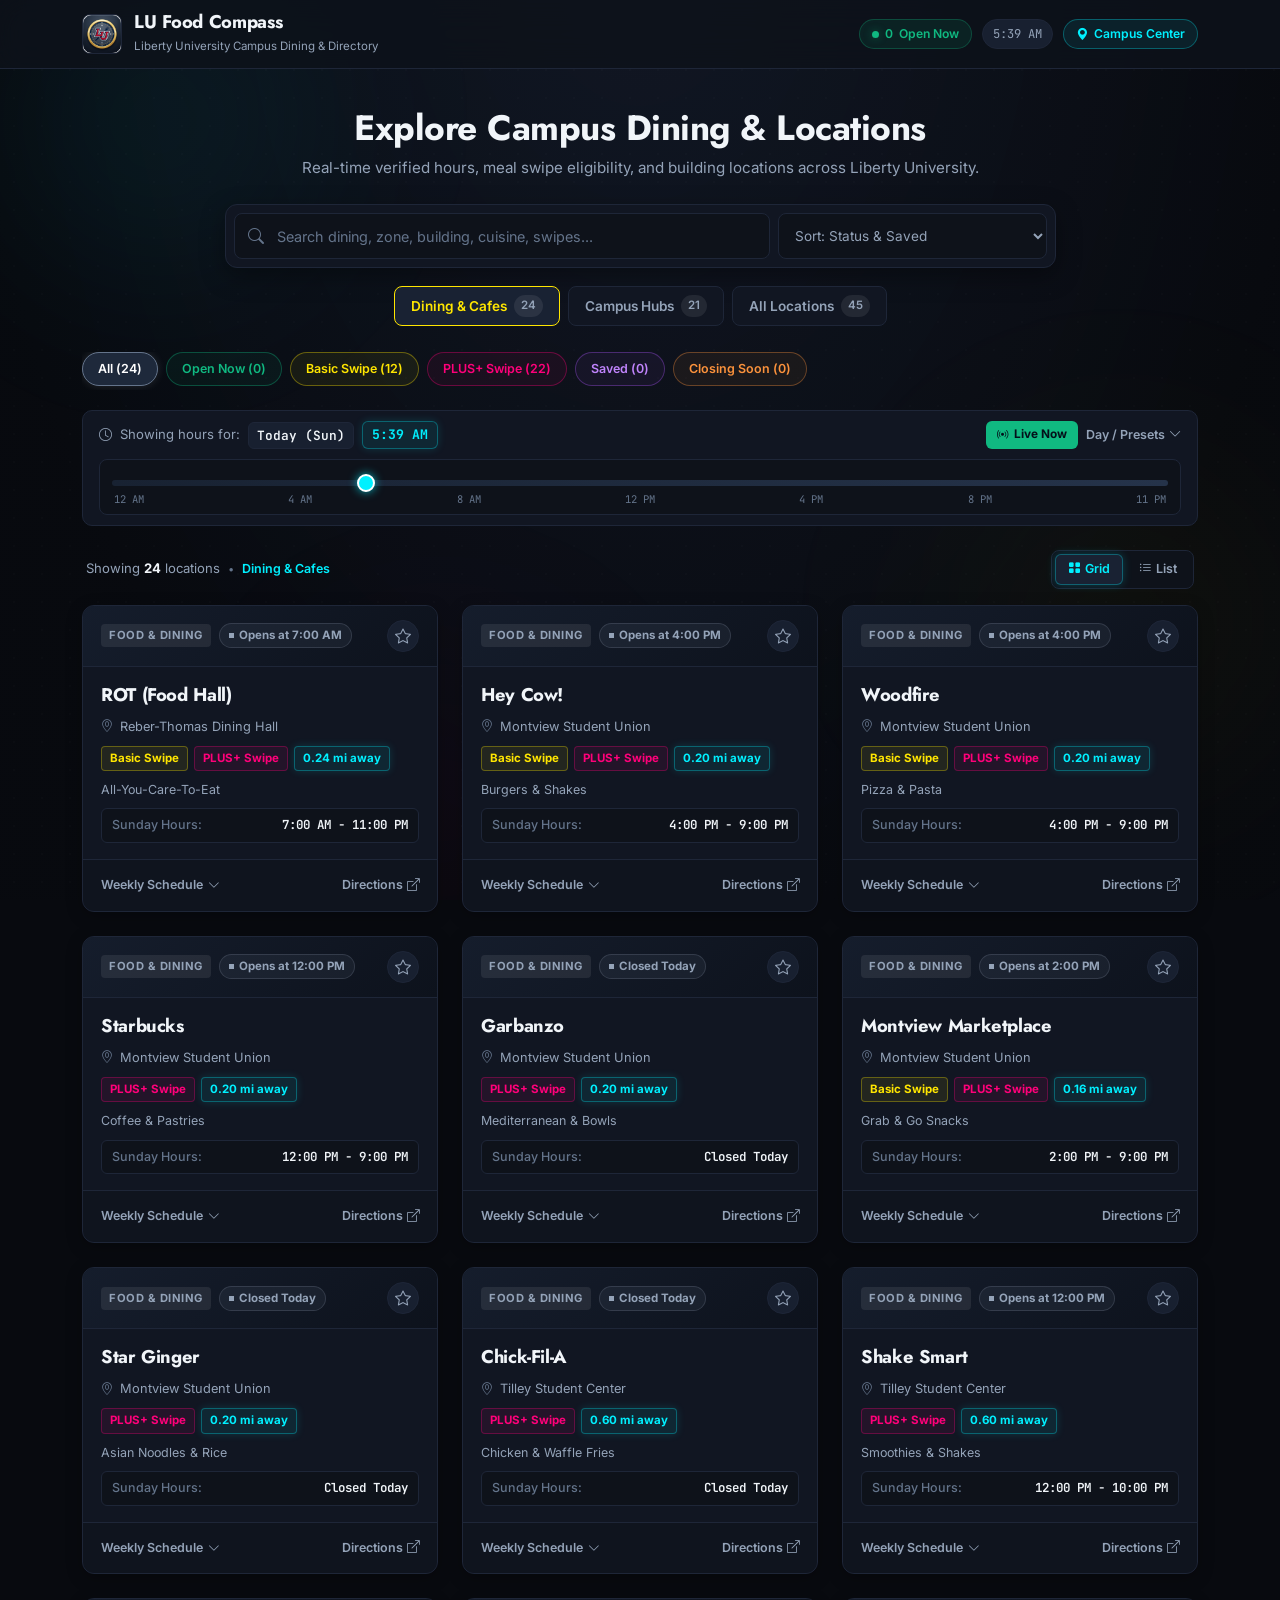
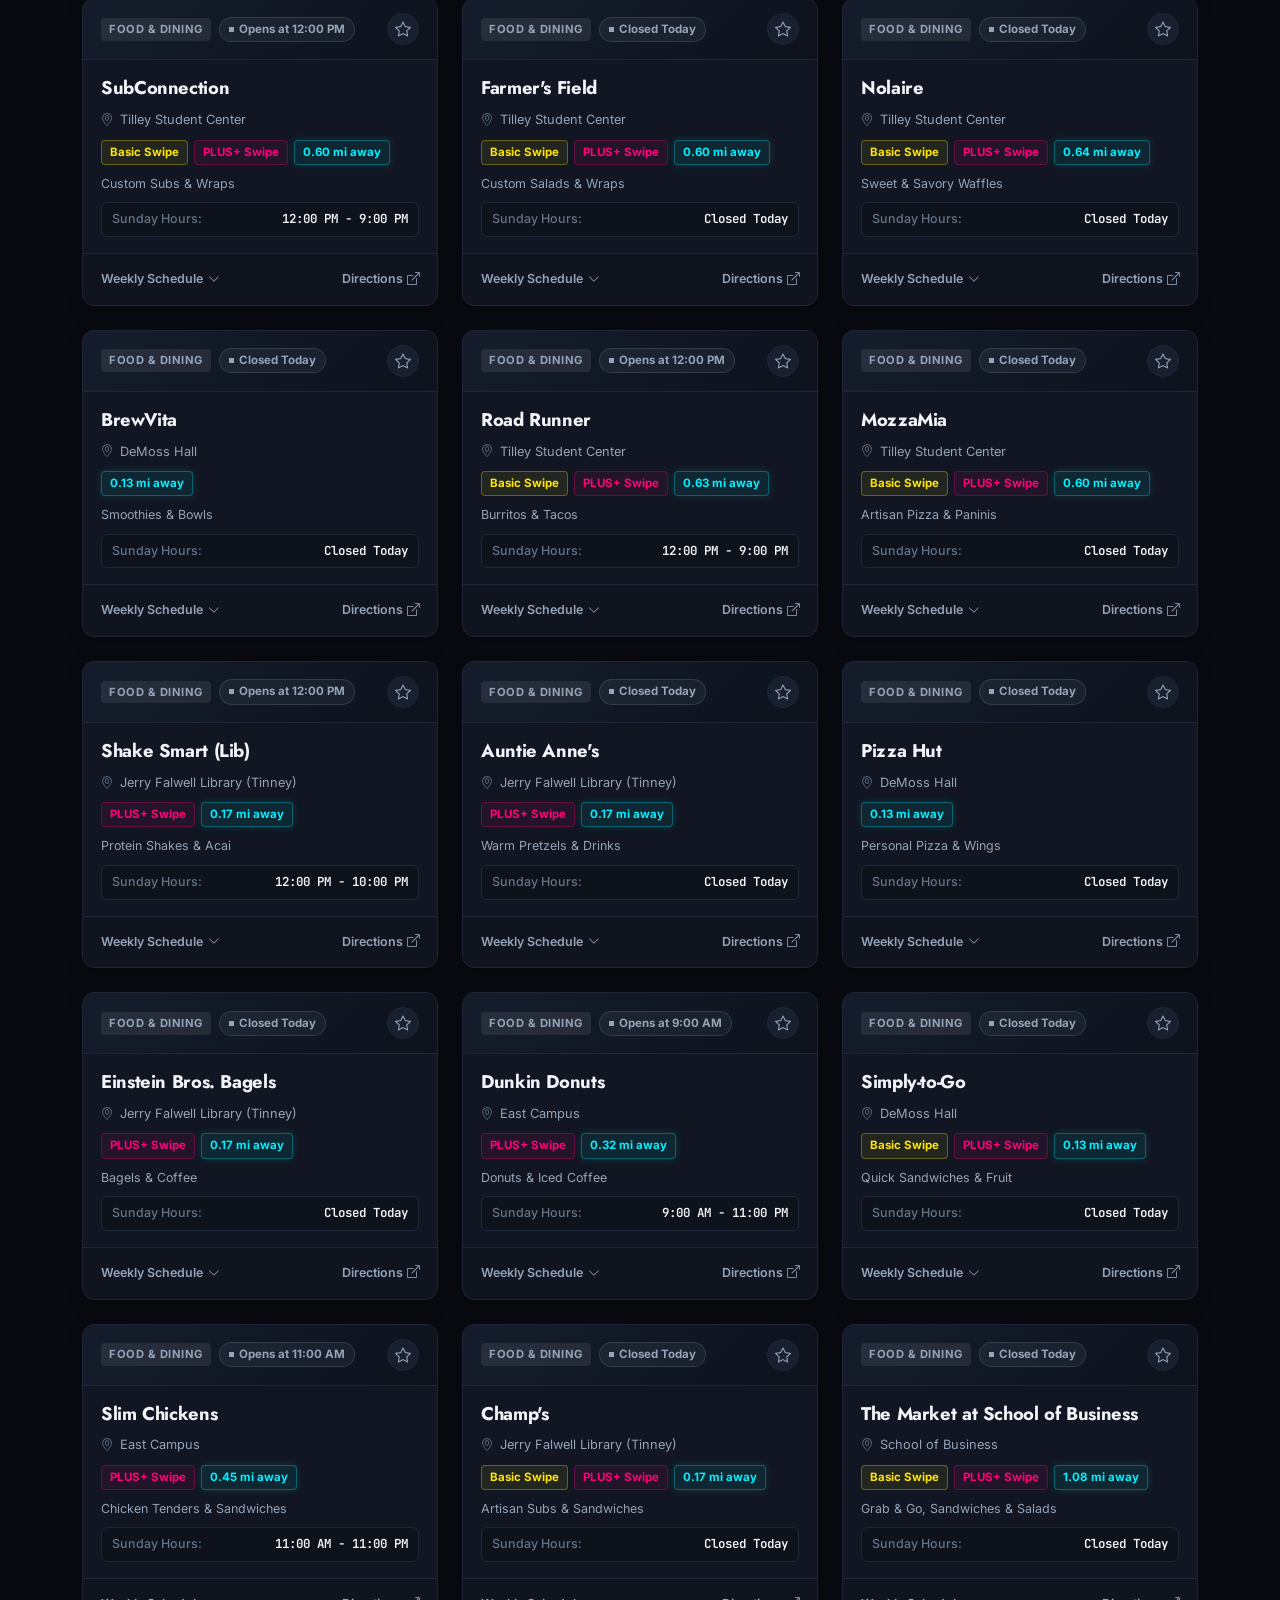
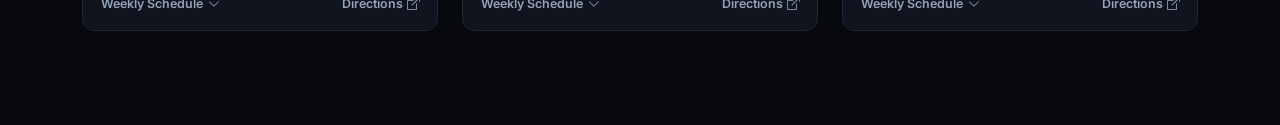
==== commit dc517593: "Set Saved button to Electric Violet, remove duplicate list toggle from search bar, and polish layout" ====
--- a/index.html
+++ b/index.html
@@ -512,35 +512,6 @@
       color: var(--neon-cyan);
       border-color: var(--neon-cyan-border);
       box-shadow: 0 0 10px rgba(0, 240, 255, 0.2);
-    }
-
-    /* List View Toggle Button in Search Panel */
-    .btn-view-toggle {
-      height: 46px;
-      background: var(--input-bg);
-      color: var(--text-muted);
-      border: 1px solid var(--border-subtle);
-      border-radius: 8px;
-      padding: 0 14px;
-      display: inline-flex;
-      align-items: center;
-      gap: 6px;
-      font-size: 0.82rem;
-      font-weight: 600;
-      cursor: pointer;
-      transition: all 0.2s;
-      white-space: nowrap;
-    }
-
-    .btn-view-toggle:hover {
-      color: var(--text-main);
-      border-color: var(--border-medium);
-    }
-
-    .btn-view-toggle.active {
-      color: var(--neon-cyan);
-      border-color: var(--neon-cyan-border);
-      background: var(--neon-cyan-bg);
     }
 
     /* Neon Cyan Distance Badge (Inline with Swipe Tags) */
@@ -862,22 +833,22 @@
       box-shadow: 0 0 12px rgba(255, 0, 122, 0.4);
     }
 
-    /* Saved (Warm Amber) */
+    /* Saved (Electric Violet / Purple) */
     .filter-chip-btn.chip-saved {
-      color: #f59e0b;
-      border-color: rgba(245, 158, 11, 0.35);
-      background: rgba(245, 158, 11, 0.06);
+      color: #c084fc;
+      border-color: rgba(168, 85, 247, 0.35);
+      background: rgba(168, 85, 247, 0.06);
     }
     .filter-chip-btn.chip-saved:hover {
-      background: rgba(245, 158, 11, 0.14);
-      border-color: #f59e0b;
-      color: #fbbf24;
+      background: rgba(168, 85, 247, 0.14);
+      border-color: #a855f7;
+      color: #d8b4fe;
     }
     .filter-chip-btn.chip-saved.active {
-      background: #f59e0b;
-      color: #04101a;
-      border-color: #f59e0b;
-      box-shadow: 0 0 12px rgba(245, 158, 11, 0.4);
+      background: #a855f7;
+      color: #ffffff;
+      border-color: #a855f7;
+      box-shadow: 0 0 12px rgba(168, 85, 247, 0.4);
     }
 
     /* Closing Soon (Coral Orange) */
@@ -1485,19 +1456,13 @@
                 <input type="text" id="mainSearchInput" class="search-input-field" placeholder="Search dining, zone, building, cuisine, swipes...">
                 <button class="btn-clear-search" id="btnClearSearch" aria-label="Clear">&times;</button>
               </div>
-              <div class="search-controls-subrow d-flex gap-2">
-                <div class="search-select-wrap">
-                  <select id="sortDropdownSelect" class="sort-select-dropdown" aria-label="Sort Options">
-                    <option value="status">Sort: Status & Saved</option>
-                    <option value="distance">Sort: Nearest Distance</option>
-                    <option value="name">Sort: Name (A - Z)</option>
-                    <option value="closing">Sort: Closing Soonest</option>
-                  </select>
-                </div>
-                <button class="btn-view-toggle" id="btnViewToggle" title="Toggle List / Grid View">
-                  <i class="bi bi-list-ul" id="viewToggleIcon"></i>
-                  <span id="viewToggleLabel">List</span>
-                </button>
+              <div class="search-select-wrap">
+                <select id="sortDropdownSelect" class="sort-select-dropdown" aria-label="Sort Options">
+                  <option value="status">Sort: Status & Saved</option>
+                  <option value="distance">Sort: Nearest Distance</option>
+                  <option value="name">Sort: Name (A - Z)</option>
+                  <option value="closing">Sort: Closing Soonest</option>
+                </select>
               </div>
             </div>
 
@@ -7735,13 +7700,6 @@
     const grid = document.getElementById('directoryCardGrid');
     if (grid) grid.classList.toggle('list-view', isListView);
 
-    const btnToggle = document.getElementById('btnViewToggle');
-    const toggleIcon = document.getElementById('viewToggleIcon');
-    const toggleLabel = document.getElementById('viewToggleLabel');
-    if (btnToggle) btnToggle.classList.toggle('active', isListView);
-    if (toggleIcon) toggleIcon.className = isListView ? 'bi bi-grid-fill' : 'bi bi-list-ul';
-    if (toggleLabel) toggleLabel.textContent = isListView ? 'Grid' : 'List';
-
     const btnGrid = document.getElementById('btnSwitchGrid');
     const btnList = document.getElementById('btnSwitchList');
     if (btnGrid) btnGrid.classList.toggle('active', !isListView);
@@ -7750,11 +7708,9 @@
 
   const btnSwitchGrid = document.getElementById('btnSwitchGrid');
   const btnSwitchList = document.getElementById('btnSwitchList');
-  const btnViewToggle = document.getElementById('btnViewToggle');
 
   if (btnSwitchGrid) btnSwitchGrid.addEventListener('click', () => setViewMode(false));
   if (btnSwitchList) btnSwitchList.addEventListener('click', () => setViewMode(true));
-  if (btnViewToggle) btnViewToggle.addEventListener('click', () => setViewMode(!isListView));
 
   // Initialize
   setLiveTime();
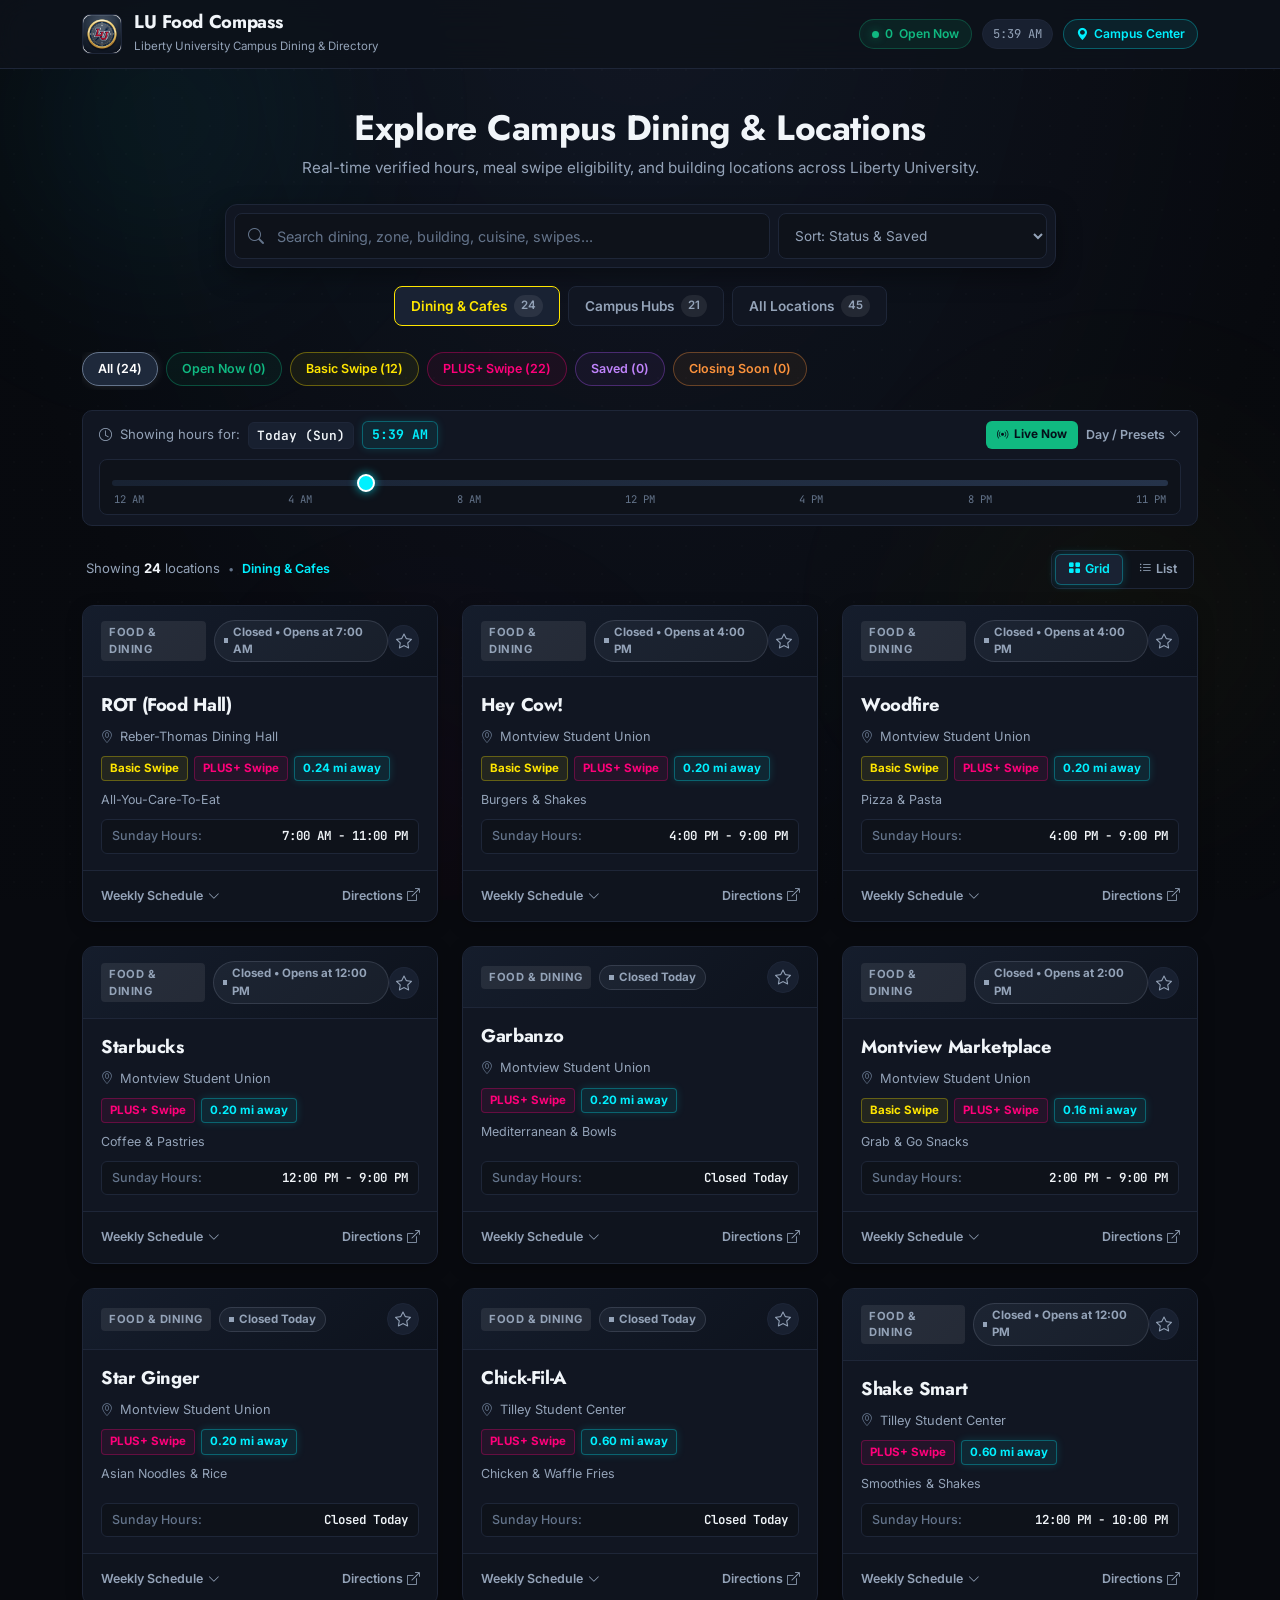
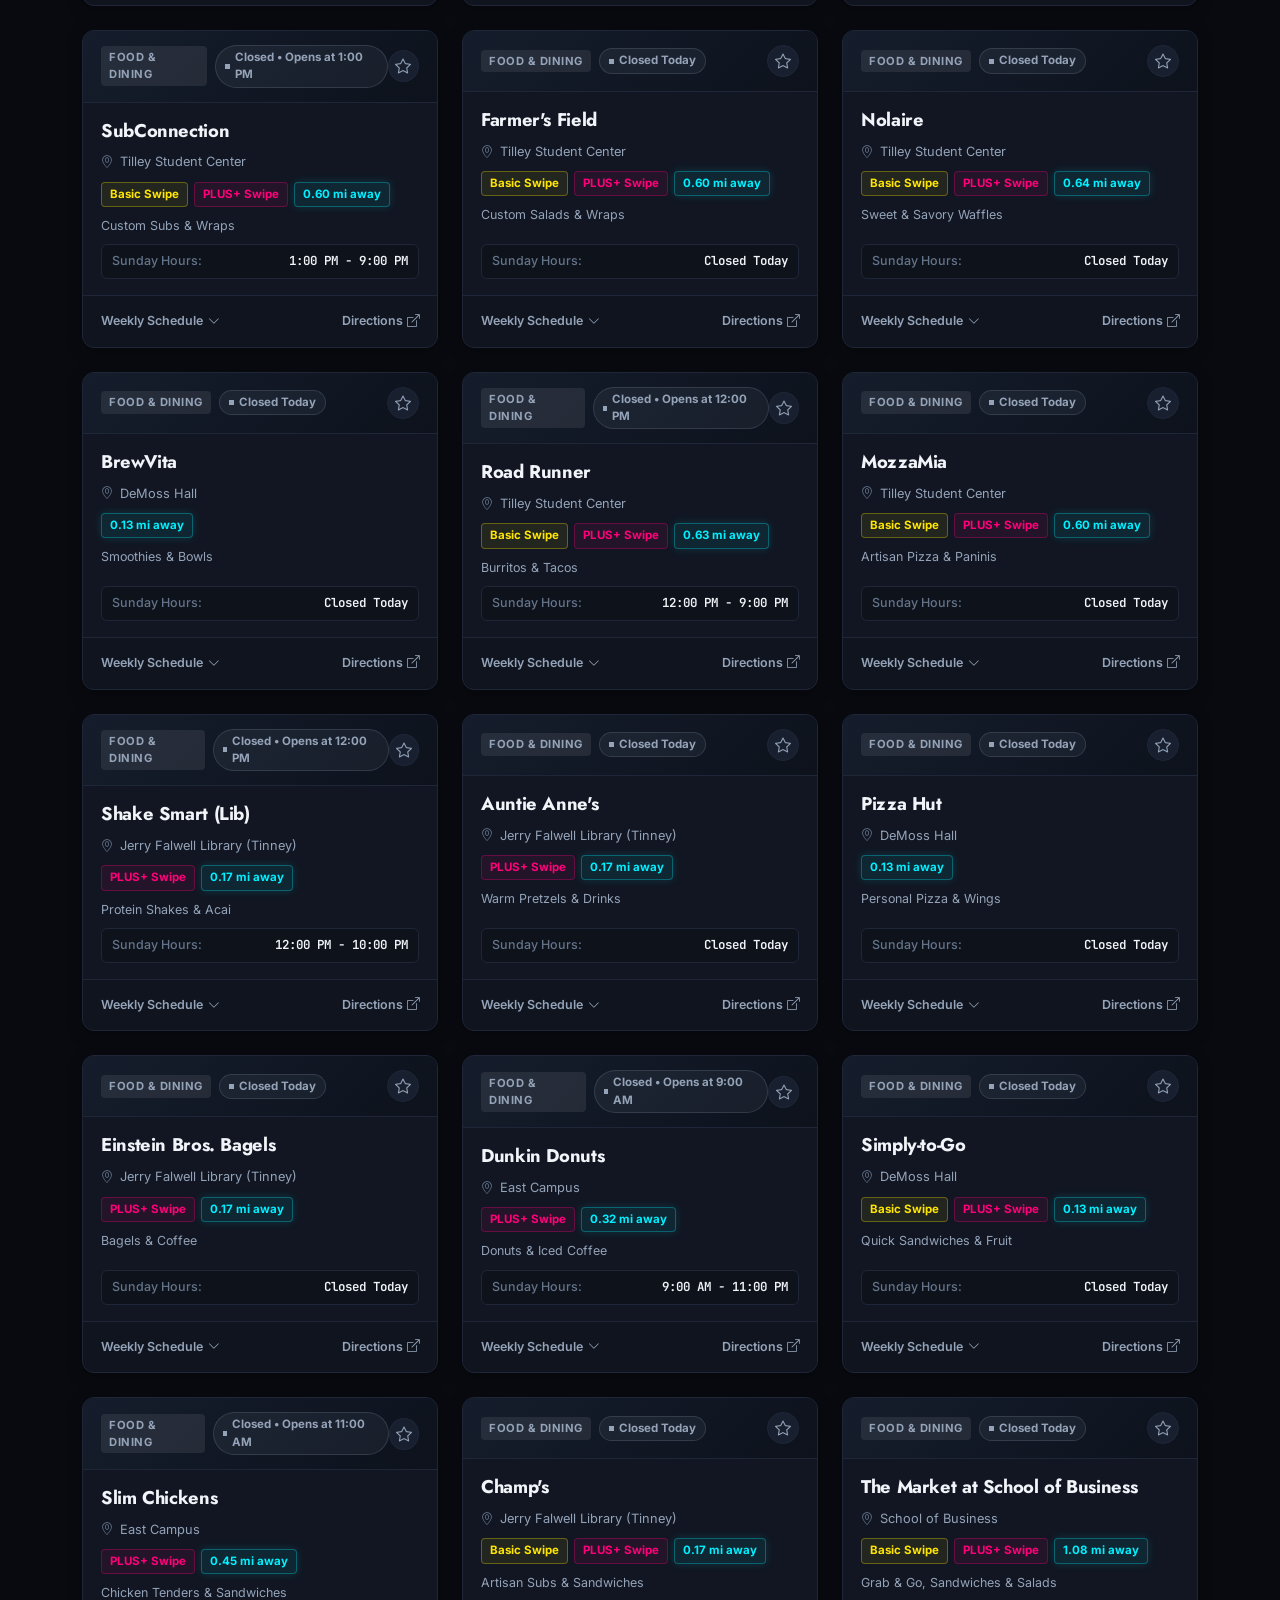
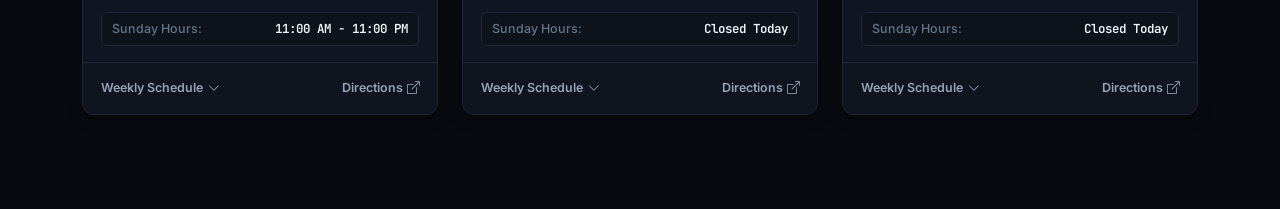
==== commit df86d9f9: "Implement hybrid visual weekly schedule with micro 24h timeline bars and smart split shifts" ====
--- a/index.html
+++ b/index.html
@@ -5269,14 +5269,20 @@
         "name": "SubConnection",
         "cuisine": "Custom Subs & Wraps",
         "schedule": {
-            "Thursday": {
-                "closed": false,
-                "open": 660,
+            "Monday": {
+                "closed": false,
+                "open": 450,
                 "close": 1320,
-                "displayStr": "11:00 AM - 10:00 PM",
-                "openStr": "11:00 AM",
+                "displayStr": "7:30 AM - 10:30 AM, 11:00 AM - 10:00 PM",
+                "openStr": "7:30 AM",
                 "closeStr": "10:00 PM",
                 "intervals": [
+                    {
+                        "open": 450,
+                        "close": 630,
+                        "openStr": "7:30 AM",
+                        "closeStr": "10:30 AM"
+                    },
                     {
                         "open": 660,
                         "close": 1320,
@@ -5287,12 +5293,18 @@
             },
             "Tuesday": {
                 "closed": false,
-                "open": 660,
+                "open": 450,
                 "close": 1320,
-                "displayStr": "11:00 AM - 10:00 PM",
-                "openStr": "11:00 AM",
+                "displayStr": "7:30 AM - 10:30 AM, 11:00 AM - 10:00 PM",
+                "openStr": "7:30 AM",
                 "closeStr": "10:00 PM",
                 "intervals": [
+                    {
+                        "open": 450,
+                        "close": 630,
+                        "openStr": "7:30 AM",
+                        "closeStr": "10:30 AM"
+                    },
                     {
                         "open": 660,
                         "close": 1320,
@@ -5301,39 +5313,67 @@
                     }
                 ]
             },
-            "Saturday": {
-                "closed": false,
-                "open": 720,
-                "close": 1260,
-                "displayStr": "12:00 PM - 9:00 PM",
-                "closeStr": "9:00 PM",
-                "openStr": "12:00 PM",
-                "intervals": [
-                    {
-                        "close": 1260,
-                        "closeStr": "9:00 PM",
-                        "openStr": "12:00 PM",
-                        "open": 720
-                    }
-                ]
-            },
             "Wednesday": {
                 "closed": false,
                 "open": 660,
                 "close": 1305,
                 "displayStr": "11:00 AM - 9:45 PM",
+                "openStr": "11:00 AM",
                 "closeStr": "9:45 PM",
-                "openStr": "11:00 AM",
-                "intervals": [
-                    {
+                "intervals": [
+                    {
+                        "open": 660,
                         "close": 1305,
-                        "closeStr": "9:45 PM",
                         "openStr": "11:00 AM",
-                        "open": 660
-                    }
-                ]
-            },
-            "Sunday": {
+                        "closeStr": "9:45 PM"
+                    }
+                ]
+            },
+            "Thursday": {
+                "closed": false,
+                "open": 450,
+                "close": 1320,
+                "displayStr": "7:30 AM - 10:30 AM, 11:00 AM - 10:00 PM",
+                "openStr": "7:30 AM",
+                "closeStr": "10:00 PM",
+                "intervals": [
+                    {
+                        "open": 450,
+                        "close": 630,
+                        "openStr": "7:30 AM",
+                        "closeStr": "10:30 AM"
+                    },
+                    {
+                        "open": 660,
+                        "close": 1320,
+                        "openStr": "11:00 AM",
+                        "closeStr": "10:00 PM"
+                    }
+                ]
+            },
+            "Friday": {
+                "closed": false,
+                "open": 450,
+                "close": 1320,
+                "displayStr": "7:30 AM - 10:30 AM, 11:00 AM - 10:00 PM",
+                "openStr": "7:30 AM",
+                "closeStr": "10:00 PM",
+                "intervals": [
+                    {
+                        "open": 450,
+                        "close": 630,
+                        "openStr": "7:30 AM",
+                        "closeStr": "10:30 AM"
+                    },
+                    {
+                        "open": 660,
+                        "close": 1320,
+                        "openStr": "11:00 AM",
+                        "closeStr": "10:00 PM"
+                    }
+                ]
+            },
+            "Saturday": {
                 "closed": false,
                 "open": 720,
                 "close": 1260,
@@ -5349,35 +5389,19 @@
                     }
                 ]
             },
-            "Friday": {
-                "closed": false,
-                "open": 660,
-                "close": 1320,
-                "displayStr": "11:00 AM - 10:00 PM",
-                "openStr": "11:00 AM",
-                "closeStr": "10:00 PM",
-                "intervals": [
-                    {
-                        "open": 660,
-                        "close": 1320,
-                        "openStr": "11:00 AM",
-                        "closeStr": "10:00 PM"
-                    }
-                ]
-            },
-            "Monday": {
-                "closed": false,
-                "open": 660,
-                "close": 1320,
-                "displayStr": "11:00 AM - 10:00 PM",
-                "openStr": "11:00 AM",
-                "closeStr": "10:00 PM",
-                "intervals": [
-                    {
-                        "open": 660,
-                        "close": 1320,
-                        "openStr": "11:00 AM",
-                        "closeStr": "10:00 PM"
+            "Sunday": {
+                "closed": false,
+                "open": 780,
+                "close": 1260,
+                "displayStr": "1:00 PM - 9:00 PM",
+                "openStr": "1:00 PM",
+                "closeStr": "9:00 PM",
+                "intervals": [
+                    {
+                        "open": 780,
+                        "close": 1260,
+                        "openStr": "1:00 PM",
+                        "closeStr": "9:00 PM"
                     }
                 ]
             }
@@ -7208,6 +7232,7 @@
       return { status: 'closed', badgeText: 'Closed Today', badgeClass: 'closed', minLeft: null };
     }
 
+    // 1. Check if currently open in any shift
     for (let i = 0; i < intervals.length; i++) {
       const itv = intervals[i];
       let isOpen = false;
@@ -7226,27 +7251,56 @@
       }
 
       if (isOpen) {
+        const nextShift = (i + 1 < intervals.length) ? intervals[i + 1] : null;
         if (minUntilClose <= 45) {
-          return { status: 'warning', badgeText: `Closes in ${minUntilClose}m`, badgeClass: 'warning', minLeft: minUntilClose };
+          const reopenNote = nextShift ? ` (Reopens ${nextShift.openStr})` : '';
+          return {
+            status: 'warning',
+            badgeText: `Closes in ${minUntilClose}m${reopenNote}`,
+            badgeClass: 'warning',
+            minLeft: minUntilClose
+          };
         } else {
-          return { status: 'open', badgeText: `Open until ${itv.closeStr}`, badgeClass: 'open', minLeft: minUntilClose };
+          return {
+            status: 'open',
+            badgeText: `Open until ${itv.closeStr}`,
+            badgeClass: 'open',
+            minLeft: minUntilClose
+          };
         }
       }
     }
 
+    // 2. Not currently open: check upcoming shift today (e.g. afternoon re-opening)
     for (let i = 0; i < intervals.length; i++) {
       const itv = intervals[i];
       if (itv.open > testMinute) {
         const minUntilOpen = itv.open - testMinute;
         if (minUntilOpen <= 60) {
-          return { status: 'closed', badgeText: `Opens in ${minUntilOpen}m`, badgeClass: 'closed', minLeft: null };
+          return {
+            status: 'closed',
+            badgeText: `Opens in ${minUntilOpen}m (${itv.openStr})`,
+            badgeClass: 'closed',
+            minLeft: null
+          };
         } else {
-          return { status: 'closed', badgeText: `Opens at ${itv.openStr}`, badgeClass: 'closed', minLeft: null };
+          return {
+            status: 'closed',
+            badgeText: `Closed • Opens at ${itv.openStr}`,
+            badgeClass: 'closed',
+            minLeft: null
+          };
         }
       }
     }
 
-    return { status: 'closed', badgeText: 'Closed for the day', badgeClass: 'closed', minLeft: null };
+    // 3. All shifts for today have finished
+    return {
+      status: 'closed',
+      badgeText: 'Closed for the day',
+      badgeClass: 'closed',
+      minLeft: null
+    };
   }
 
   function highlightMatch(text, query) {
@@ -7462,21 +7516,63 @@
       col.className = 'col-xl-4 col-lg-4 col-md-6 col-sm-12 spot-col';
 
       const sched = spot.schedule[currentSelectedDay];
-      const todayHoursDisplay = (sched && !sched.closed)
-        ? (sched.displayStr || `${sched.openStr} - ${sched.closeStr}`)
-        : 'Closed Today';
+      let todayHoursDisplay = 'Closed Today';
+      if (sched && !sched.closed) {
+        const itvs = (sched.intervals && sched.intervals.length > 0)
+          ? sched.intervals
+          : ((sched.open !== null && sched.close !== null) ? [{ openStr: sched.openStr, closeStr: sched.closeStr }] : []);
+        if (itvs.length > 0) {
+          todayHoursDisplay = itvs.map(itv => `${itv.openStr} - ${itv.closeStr}`).join(', ');
+        }
+      }
 
       const isExpanded = openDrawers.has(spot.id);
 
-      let weeklyRows = '';
+      let weeklyRows = `
+        <div class="weekly-tray-header-meta">
+          <span>Schedule & Shifts</span>
+          <span>12a · · 6a · · 12p · · 6p · · 12a</span>
+        </div>
+      `;
+
       dayOrder.forEach(d => {
         const s = spot.schedule[d];
         const isToday = (d === currentSelectedDay);
-        const hStr = (s && !s.closed) ? (s.displayStr || `${s.openStr} - ${s.closeStr}`) : 'Closed';
+        const isClosed = !s || s.closed;
+        const intervals = (!isClosed && s.intervals && s.intervals.length > 0)
+          ? s.intervals
+          : ((!isClosed && s.open !== null && s.close !== null) ? [{ open: s.open, close: s.close, openStr: s.openStr, closeStr: s.closeStr }] : []);
+
+        let hStr = 'Closed';
+        let segmentsHtml = '';
+        if (!isClosed && intervals.length > 0) {
+          hStr = intervals.map(itv => `${itv.openStr} - ${itv.closeStr}`).join(', ');
+          intervals.forEach(itv => {
+            let leftPct = (itv.open / 1440) * 100;
+            let widthPct = 0;
+            if (itv.close >= itv.open) {
+              widthPct = ((itv.close - itv.open) / 1440) * 100;
+            } else {
+              widthPct = ((1440 - itv.open + itv.close) / 1440) * 100;
+            }
+            segmentsHtml += `<div class="mini-bar-segment-open" style="left: ${leftPct}%; width: ${widthPct}%;"></div>`;
+          });
+        }
+
+        const cursorHtml = isToday
+          ? `<div class="mini-bar-time-cursor" style="left: ${(currentSelectedMinutes / 1440) * 100}%;"></div>`
+          : '';
+
         weeklyRows += `
           <div class="weekly-day-row ${isToday ? 'current-day-active' : ''}">
-            <span class="schedule-day-label">${DAY_SHORTS[d]}${isToday ? ' (Today)' : ''}</span>
-            <span class="schedule-time-text">${hStr}</span>
+            <div class="weekly-day-text-row">
+              <span class="schedule-day-label">${DAY_SHORTS[d]}${isToday ? ' (Today)' : ''}</span>
+              <span class="schedule-time-text">${hStr}</span>
+            </div>
+            <div class="weekly-mini-bar-track ${isClosed ? 'is-closed-track' : ''}">
+              ${segmentsHtml}
+              ${cursorHtml}
+            </div>
           </div>
         `;
       });
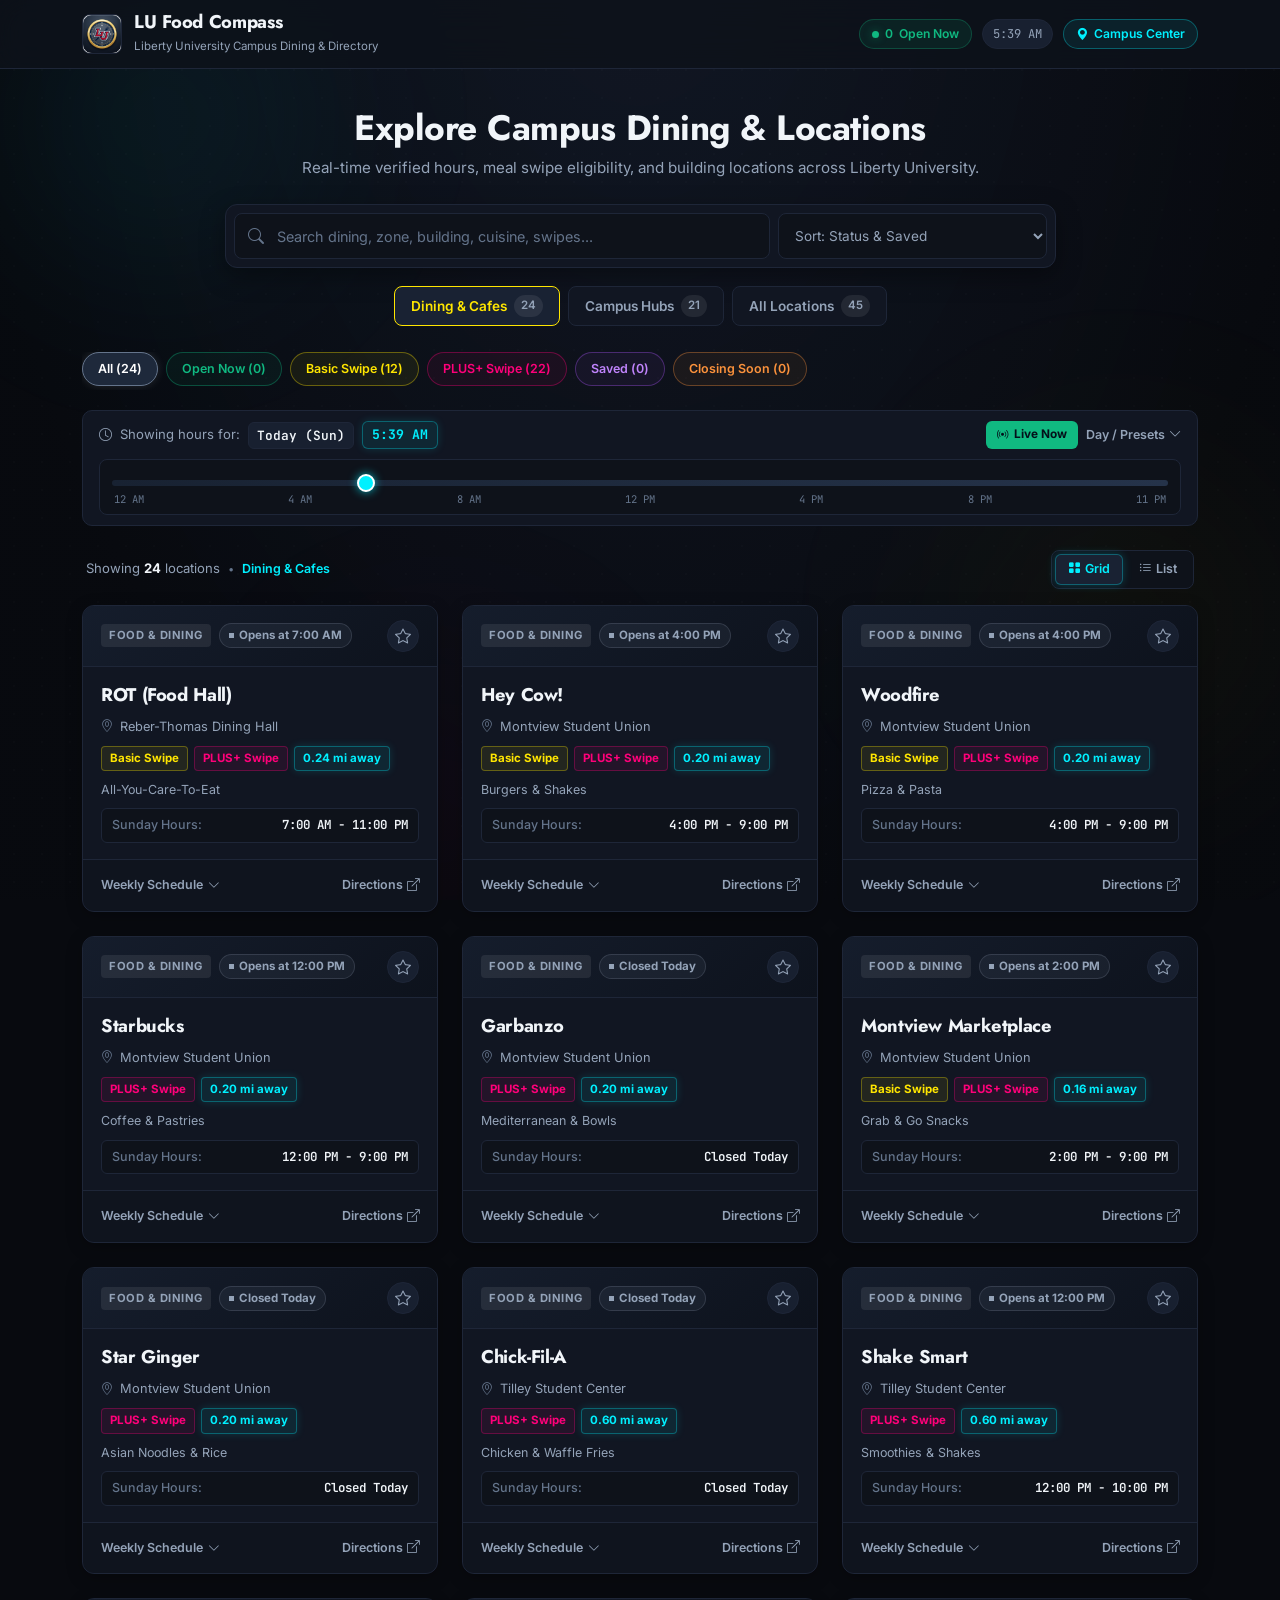
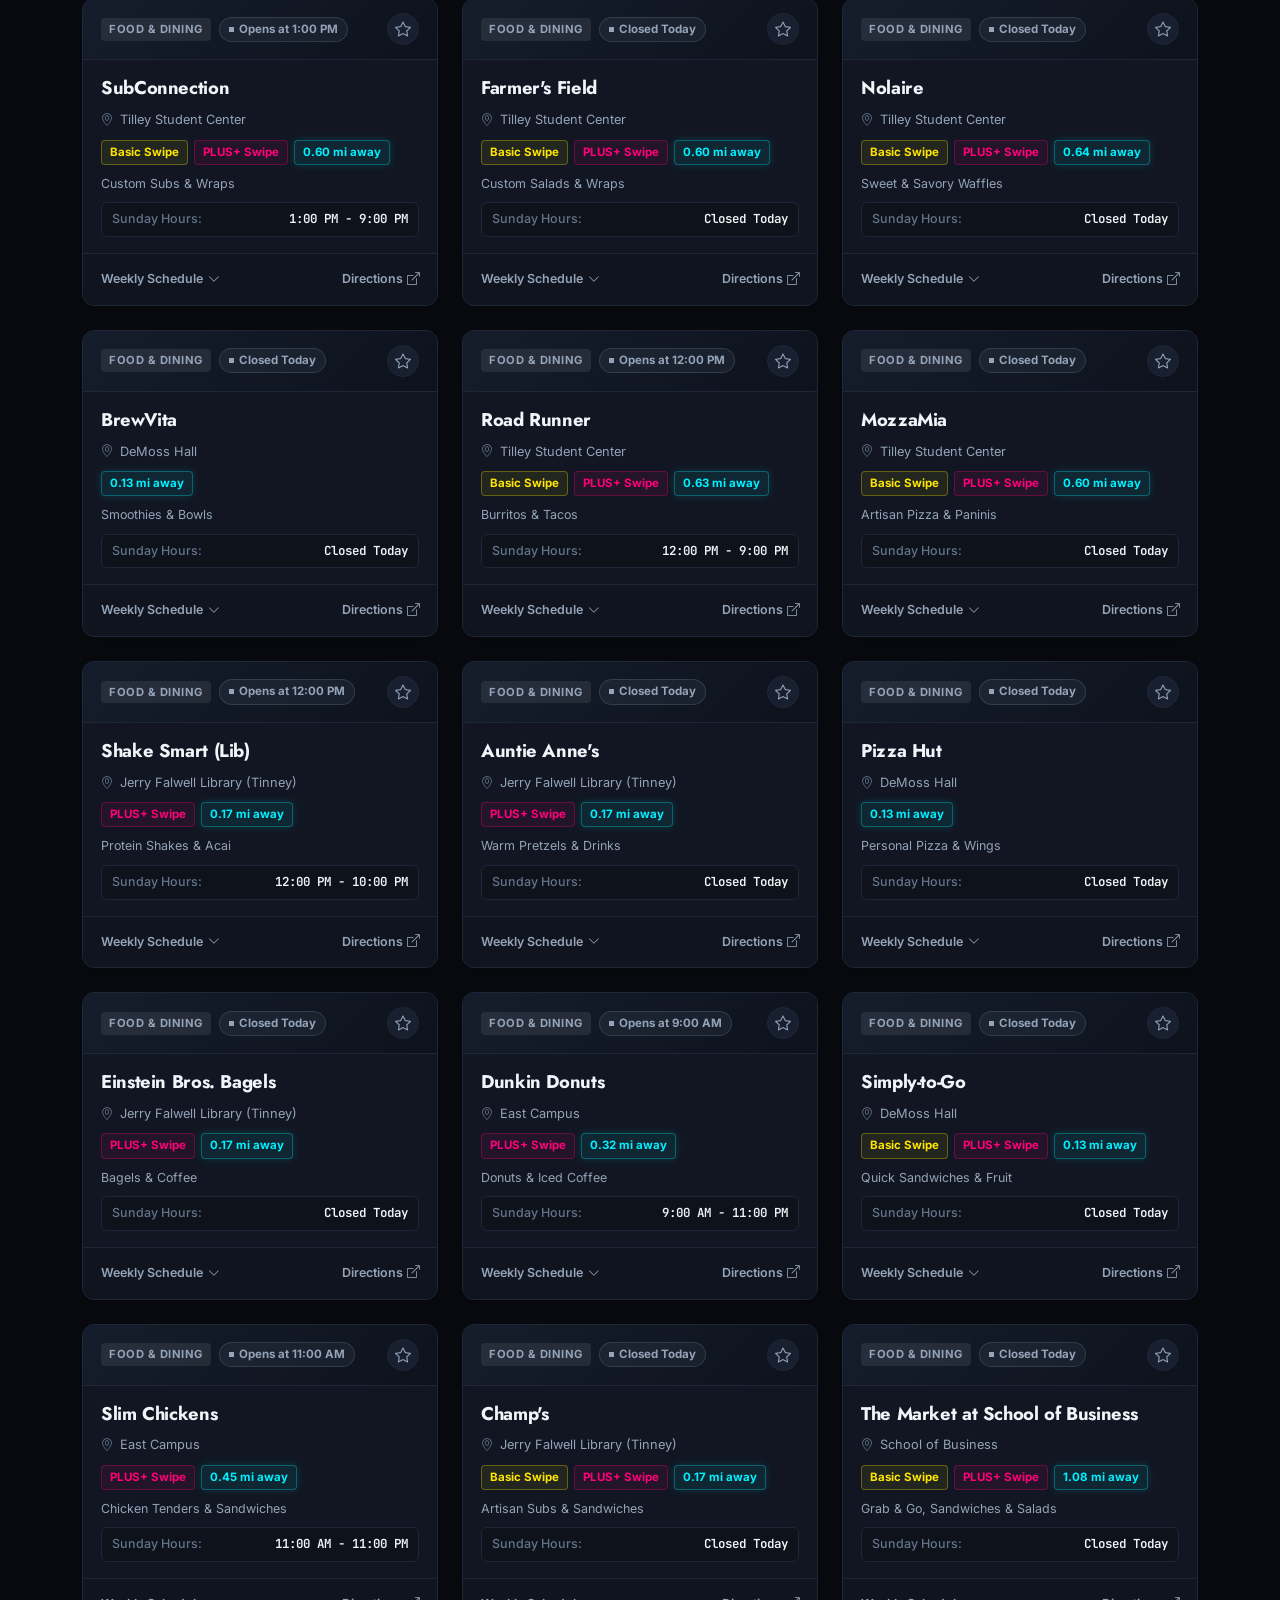
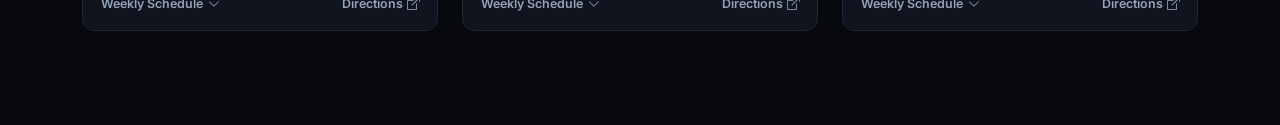
==== commit 02f108dc: "Enable clicking day rows in weekly schedule to sync day picker and live filter in real time; clean d" ====
--- a/index.html
+++ b/index.html
@@ -7271,7 +7271,7 @@
       }
     }
 
-    // 2. Not currently open: check upcoming shift today (e.g. afternoon re-opening)
+    // 2. Not currently open: check upcoming shift today (e.g. morning/afternoon opening)
     for (let i = 0; i < intervals.length; i++) {
       const itv = intervals[i];
       if (itv.open > testMinute) {
@@ -7286,7 +7286,7 @@
         } else {
           return {
             status: 'closed',
-            badgeText: `Closed • Opens at ${itv.openStr}`,
+            badgeText: `Opens at ${itv.openStr}`,
             badgeClass: 'closed',
             minLeft: null
           };
@@ -7297,7 +7297,7 @@
     // 3. All shifts for today have finished
     return {
       status: 'closed',
-      badgeText: 'Closed for the day',
+      badgeText: 'Closed for today',
       badgeClass: 'closed',
       minLeft: null
     };
@@ -7325,6 +7325,22 @@
     }
     saveFavorites();
     render();
+  };
+
+  window.selectDayFromDrawer = function(dayName) {
+    isLiveMode = false;
+    const liveBtn = document.getElementById('btnLiveReset');
+    if (liveBtn) liveBtn.classList.remove('active');
+
+    currentSelectedDay = dayName;
+
+    document.querySelectorAll('.day-selector-btn').forEach(b => {
+      b.classList.toggle('active', b.getAttribute('data-day') === currentSelectedDay);
+    });
+
+    updateTimeDisplay(currentSelectedMinutes);
+    render();
+    showToast(`Viewing ${dayName} schedule`);
   };
 
   window.toggleDrawer = function(spotId, btn) {
@@ -7528,12 +7544,7 @@
 
       const isExpanded = openDrawers.has(spot.id);
 
-      let weeklyRows = `
-        <div class="weekly-tray-header-meta">
-          <span>Schedule & Shifts</span>
-          <span>12a · · 6a · · 12p · · 6p · · 12a</span>
-        </div>
-      `;
+      let weeklyRows = '';
 
       dayOrder.forEach(d => {
         const s = spot.schedule[d];
@@ -7564,9 +7575,9 @@
           : '';
 
         weeklyRows += `
-          <div class="weekly-day-row ${isToday ? 'current-day-active' : ''}">
+          <div class="weekly-day-row ${isToday ? 'current-day-active' : ''}" onclick="selectDayFromDrawer('${d}')" title="Click to view all locations on ${d}">
             <div class="weekly-day-text-row">
-              <span class="schedule-day-label">${DAY_SHORTS[d]}${isToday ? ' (Today)' : ''}</span>
+              <span class="schedule-day-label">${DAY_SHORTS[d]}${isToday ? ' (Selected)' : ''}</span>
               <span class="schedule-time-text">${hStr}</span>
             </div>
             <div class="weekly-mini-bar-track ${isClosed ? 'is-closed-track' : ''}">
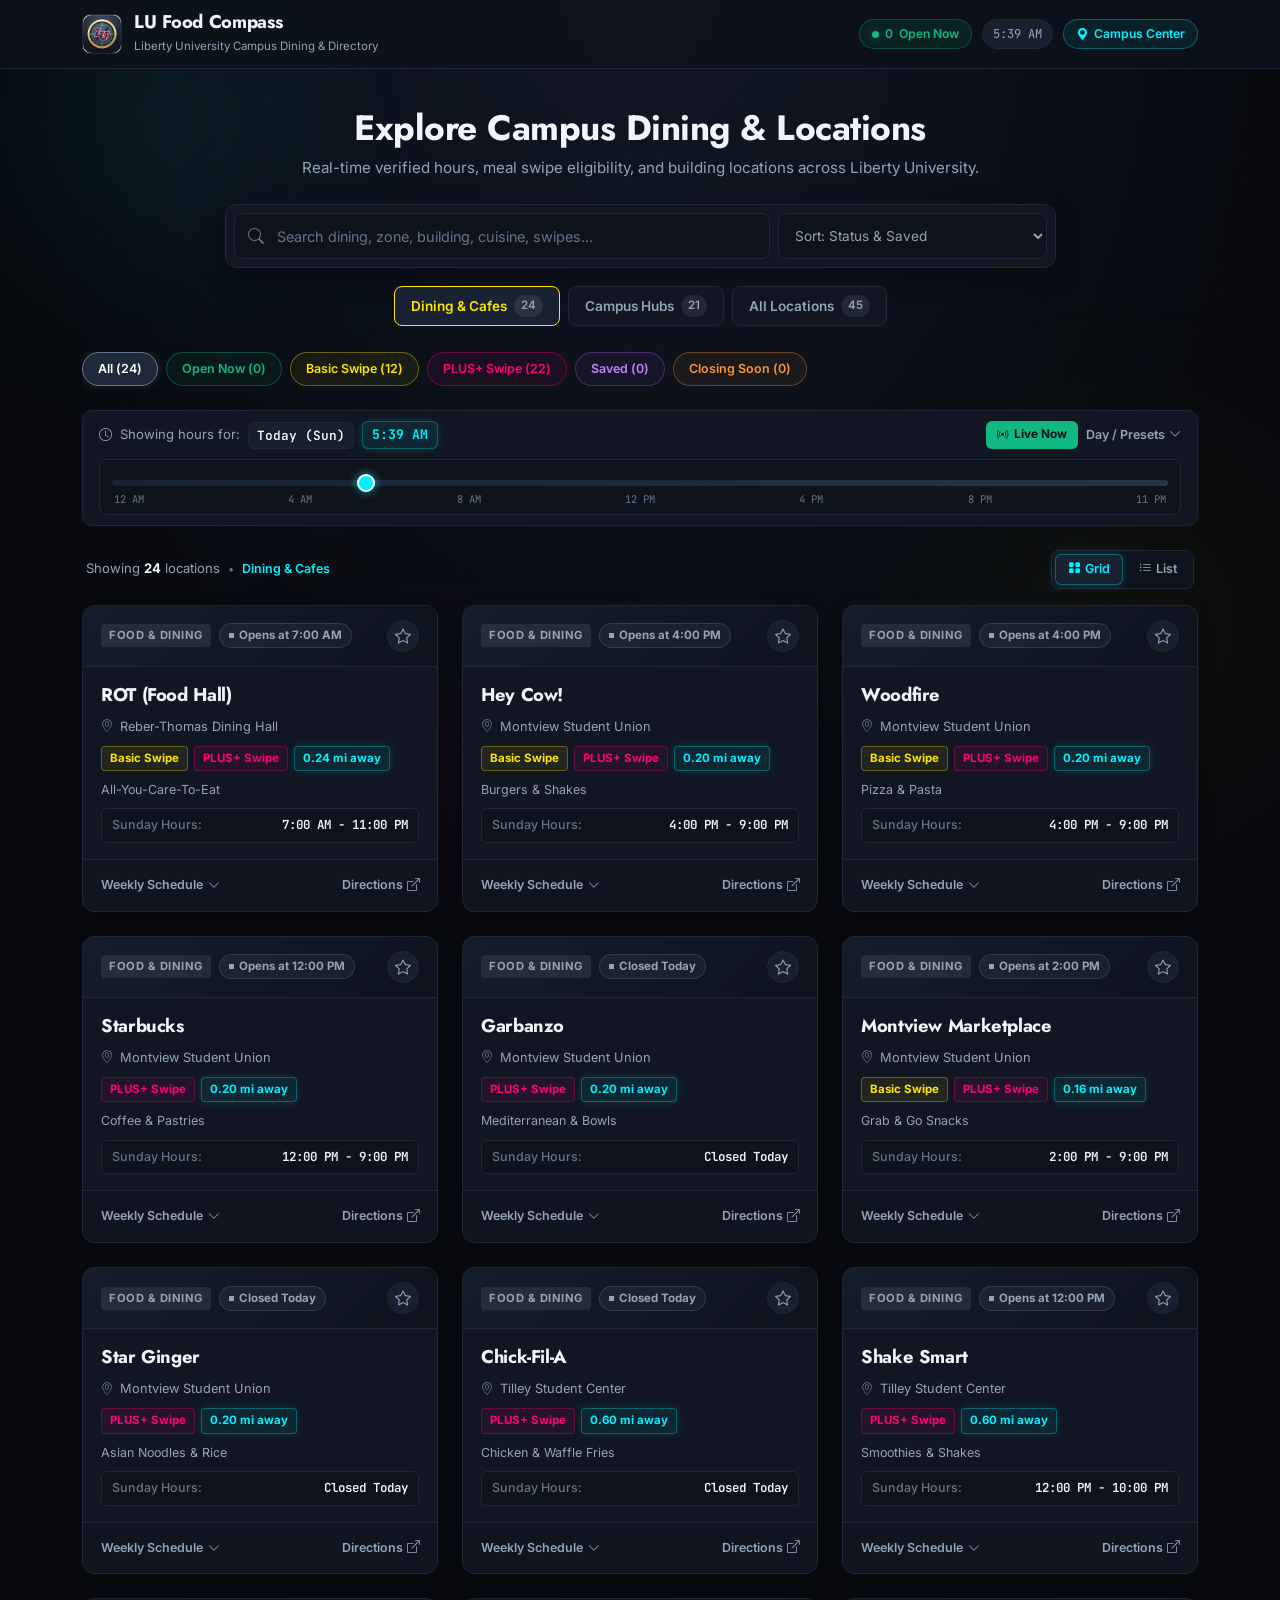
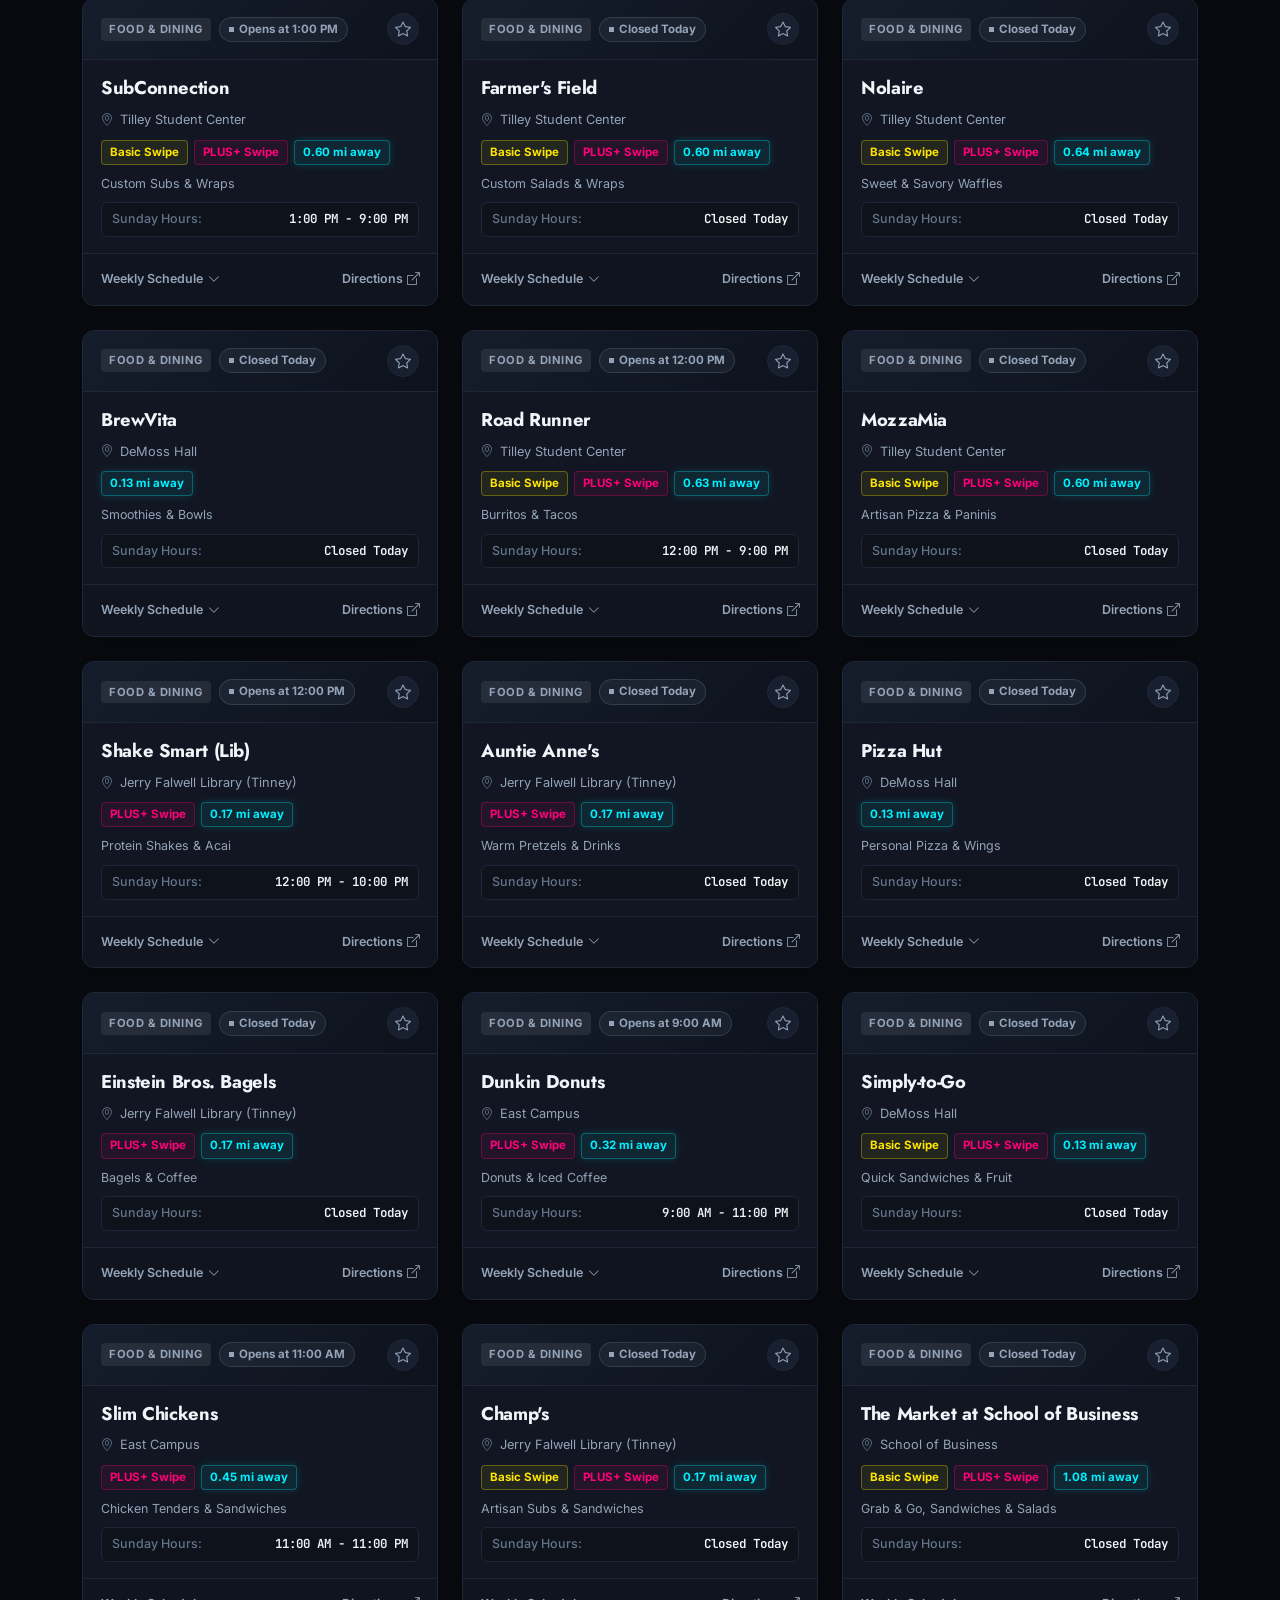
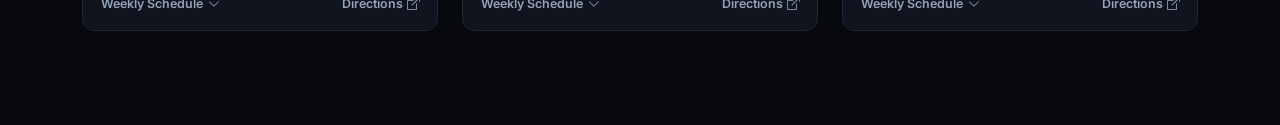
==== commit 88bc0e98: "Make day switching buttery-smooth in-place without reflow jank and add glowing green dot for current" ====
--- a/index.html
+++ b/index.html
@@ -7327,7 +7327,123 @@
     render();
   };
 
-  window.selectDayFromDrawer = function(dayName) {
+  function updateCardsStatusInPlace() {
+    const cards = document.querySelectorAll('.directory-card');
+    if (cards.length === 0) {
+      render();
+      return false;
+    }
+
+    let diningCount = 0;
+    let campusCount = 0;
+    let openCount = 0;
+    let warningCount = 0;
+    let basicCount = 0;
+    let plusCount = 0;
+    let modeTotal = 0;
+
+    const realTodayName = DAYS[new Date().getDay()];
+
+    cards.forEach(card => {
+      const spotId = card.getAttribute('data-id');
+      const spot = SPOTS_DATA.find(s => s.id === spotId);
+      if (!spot) return;
+
+      const statusInfo = getSpotStatus(spot, currentSelectedDay, currentSelectedMinutes);
+
+      const inMode = (currentMode === 'all') ||
+                     (currentMode === 'dining' && spot.category === 'Food & Dining') ||
+                     (currentMode === 'campus' && spot.category !== 'Food & Dining');
+      if (inMode) {
+        modeTotal++;
+        if (statusInfo.status === 'open' || statusInfo.status === 'warning') openCount++;
+        if (statusInfo.status === 'warning') warningCount++;
+        if (spot.acceptsBasicSwipe) basicCount++;
+        if (spot.acceptsPlusSwipe) plusCount++;
+      }
+
+      // 1. Update Status Badge
+      const badge = card.querySelector('.status-badge-chip');
+      if (badge) {
+        badge.className = `status-badge-chip ${statusInfo.badgeClass}`;
+        const textSpan = badge.querySelector('span:last-child');
+        if (textSpan) textSpan.textContent = statusInfo.badgeText;
+      }
+
+      // 2. Update Today's Hours Strip
+      const sched = spot.schedule[currentSelectedDay];
+      let todayHoursDisplay = 'Closed Today';
+      if (sched && !sched.closed) {
+        const itvs = (sched.intervals && sched.intervals.length > 0)
+          ? sched.intervals
+          : ((sched.open !== null && sched.close !== null) ? [{ openStr: sched.openStr, closeStr: sched.closeStr }] : []);
+        if (itvs.length > 0) {
+          todayHoursDisplay = itvs.map(itv => `${itv.openStr} - ${itv.closeStr}`).join(', ');
+        }
+      }
+
+      const hoursLabel = card.querySelector('.hours-info-label');
+      const hoursVal = card.querySelector('.hours-info-value');
+      if (hoursLabel) hoursLabel.textContent = `${currentSelectedDay} Hours:`;
+      if (hoursVal) hoursVal.textContent = todayHoursDisplay;
+
+      // 3. Update Weekly Drawer Day Rows
+      const dayRows = card.querySelectorAll('.weekly-day-row');
+      dayRows.forEach(row => {
+        const rowDay = row.getAttribute('data-day');
+        const isSelected = (rowDay === currentSelectedDay);
+        const isRealToday = (rowDay === realTodayName);
+
+        row.classList.toggle('current-day-active', isSelected);
+
+        const labelSpan = row.querySelector('.schedule-day-label');
+        if (labelSpan) {
+          labelSpan.textContent = isRealToday ? `${DAY_SHORTS[rowDay]} (Today)` : (isSelected ? `${DAY_SHORTS[rowDay]} (Selected)` : DAY_SHORTS[rowDay]);
+        }
+
+        const cursor = row.querySelector('.mini-bar-time-cursor');
+        if (isSelected) {
+          if (!cursor) {
+            const track = row.querySelector('.weekly-mini-bar-track');
+            if (track) {
+              const newCursor = document.createElement('div');
+              newCursor.className = 'mini-bar-time-cursor';
+              newCursor.style.left = `${(currentSelectedMinutes / 1440) * 100}%`;
+              track.appendChild(newCursor);
+            }
+          } else {
+            cursor.style.left = `${(currentSelectedMinutes / 1440) * 100}%`;
+          }
+        } else {
+          if (cursor) cursor.remove();
+        }
+      });
+
+      // Filter by open/warning visibility
+      const col = card.closest('.spot-col');
+      if (col) {
+        if (currentFilter === 'open') {
+          col.style.display = (statusInfo.status === 'open' || statusInfo.status === 'warning') ? '' : 'none';
+        } else if (currentFilter === 'warning') {
+          col.style.display = (statusInfo.status === 'warning') ? '' : 'none';
+        }
+      }
+    });
+
+    const statAll = document.getElementById('statAllCount');
+    const statOpen = document.getElementById('statOpenCount');
+    const statWarning = document.getElementById('statWarningCount');
+    const headerOpen = document.getElementById('headerOpenSpotsCount');
+    if (statAll) statAll.textContent = modeTotal;
+    if (statOpen) statOpen.textContent = openCount;
+    if (statWarning) statWarning.textContent = warningCount;
+    if (headerOpen) headerOpen.textContent = openCount;
+
+    return true;
+  }
+
+  window.selectDayFromDrawer = function(dayName, event) {
+    if (event) event.stopPropagation();
     isLiveMode = false;
     const liveBtn = document.getElementById('btnLiveReset');
     if (liveBtn) liveBtn.classList.remove('active');
@@ -7339,8 +7455,7 @@
     });
 
     updateTimeDisplay(currentSelectedMinutes);
-    render();
-    showToast(`Viewing ${dayName} schedule`);
+    updateCardsStatusInPlace();
   };
 
   window.toggleDrawer = function(spotId, btn) {
@@ -7546,9 +7661,12 @@
 
       let weeklyRows = '';
 
+      const realTodayName = DAYS[new Date().getDay()];
+
       dayOrder.forEach(d => {
         const s = spot.schedule[d];
-        const isToday = (d === currentSelectedDay);
+        const isSelected = (d === currentSelectedDay);
+        const isRealToday = (d === realTodayName);
         const isClosed = !s || s.closed;
         const intervals = (!isClosed && s.intervals && s.intervals.length > 0)
           ? s.intervals
@@ -7570,14 +7688,19 @@
           });
         }
 
-        const cursorHtml = isToday
+        const cursorHtml = isSelected
           ? `<div class="mini-bar-time-cursor" style="left: ${(currentSelectedMinutes / 1440) * 100}%;"></div>`
           : '';
 
+        const labelText = isRealToday ? `${DAY_SHORTS[d]} (Today)` : (isSelected ? `${DAY_SHORTS[d]} (Selected)` : DAY_SHORTS[d]);
+
         weeklyRows += `
-          <div class="weekly-day-row ${isToday ? 'current-day-active' : ''}" onclick="selectDayFromDrawer('${d}')" title="Click to view all locations on ${d}">
+          <div class="weekly-day-row ${isSelected ? 'current-day-active' : ''}" data-day="${d}" onclick="selectDayFromDrawer('${d}', event)" title="Click to view all locations on ${d}">
             <div class="weekly-day-text-row">
-              <span class="schedule-day-label">${DAY_SHORTS[d]}${isToday ? ' (Selected)' : ''}</span>
+              <div class="schedule-day-label-group">
+                ${isRealToday ? '<span class="real-today-dot" title="Current Day (Today)"></span>' : ''}
+                <span class="schedule-day-label">${labelText}</span>
+              </div>
               <span class="schedule-time-text">${hStr}</span>
             </div>
             <div class="weekly-mini-bar-track ${isClosed ? 'is-closed-track' : ''}">
@@ -7699,7 +7822,7 @@
       btn.classList.add('active');
       currentSelectedDay = btn.getAttribute('data-day');
       updateTimeDisplay(currentSelectedMinutes);
-      render();
+      updateCardsStatusInPlace();
     });
   });
 
@@ -7722,7 +7845,7 @@
       if (liveBtn) liveBtn.classList.remove('active');
       const val = parseInt(e.target.value, 10);
       updateTimeDisplay(val);
-      render();
+      updateCardsStatusInPlace();
     });
   }
 
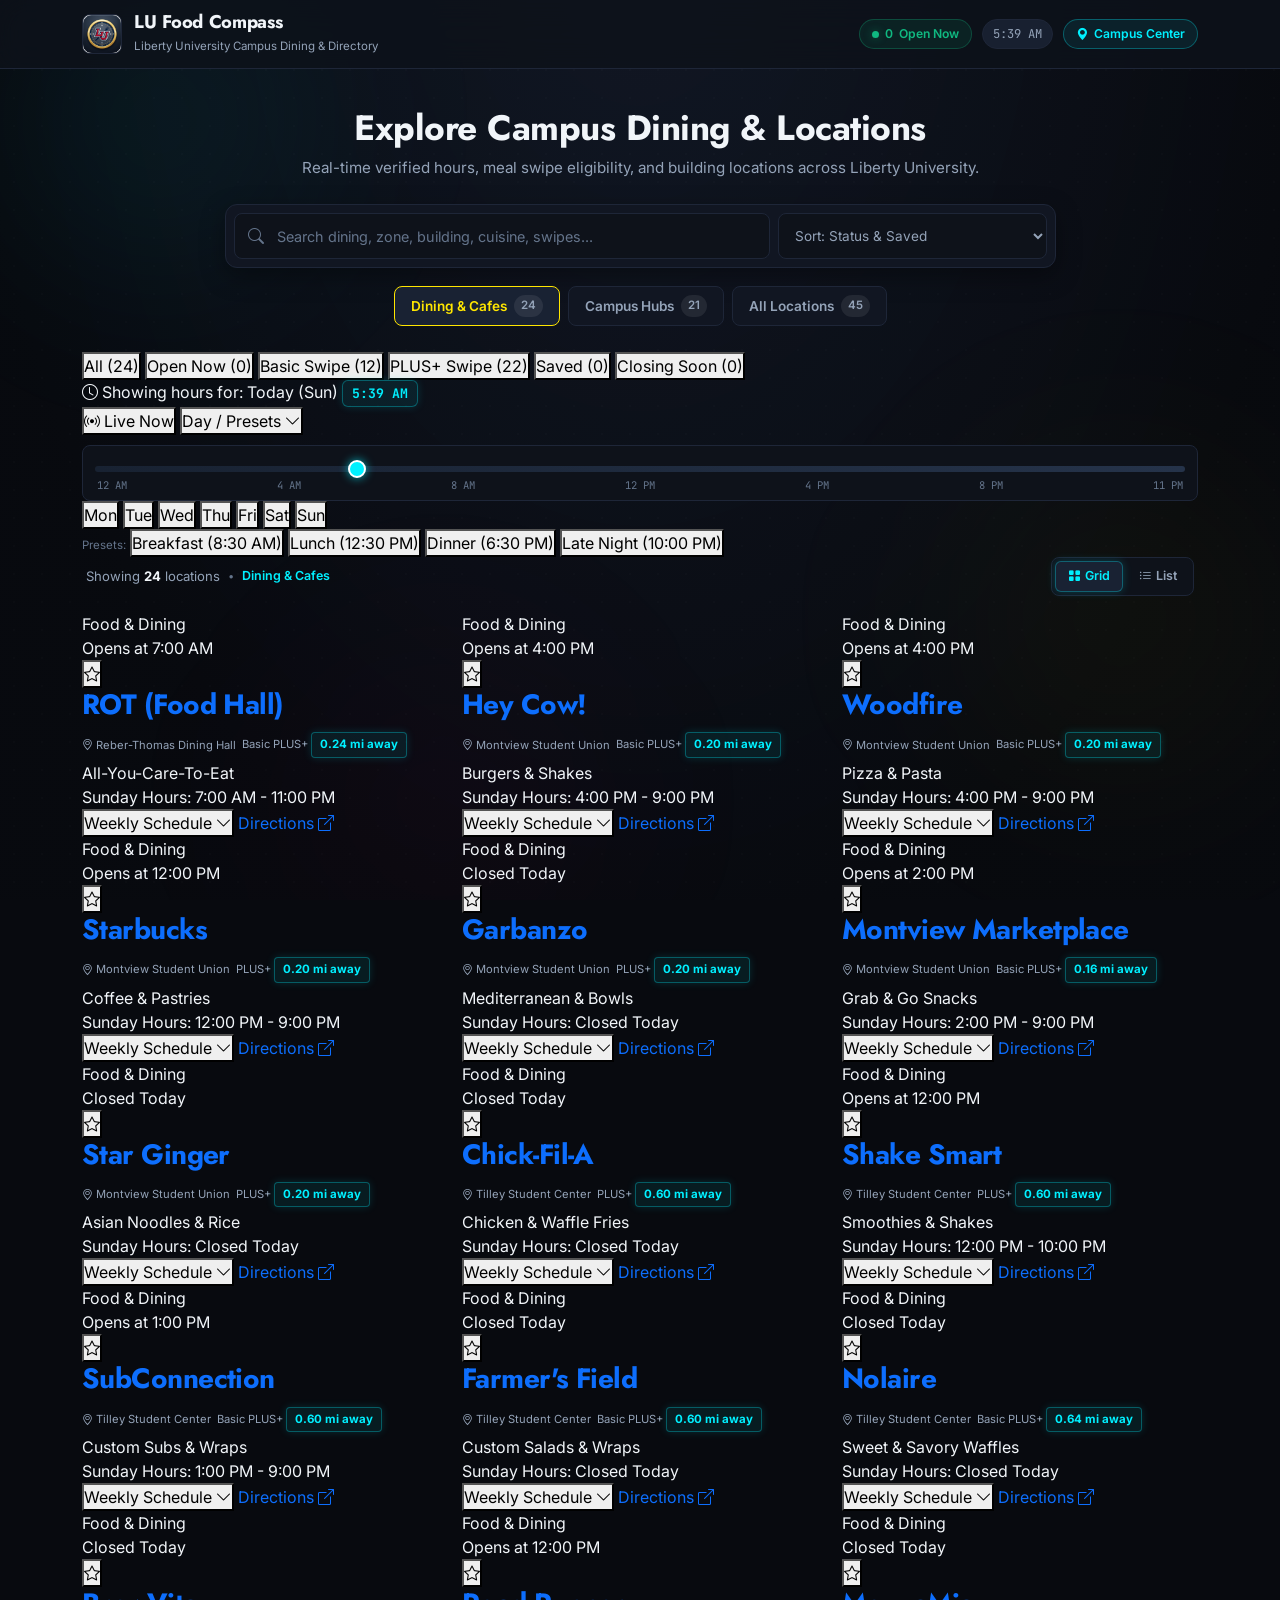
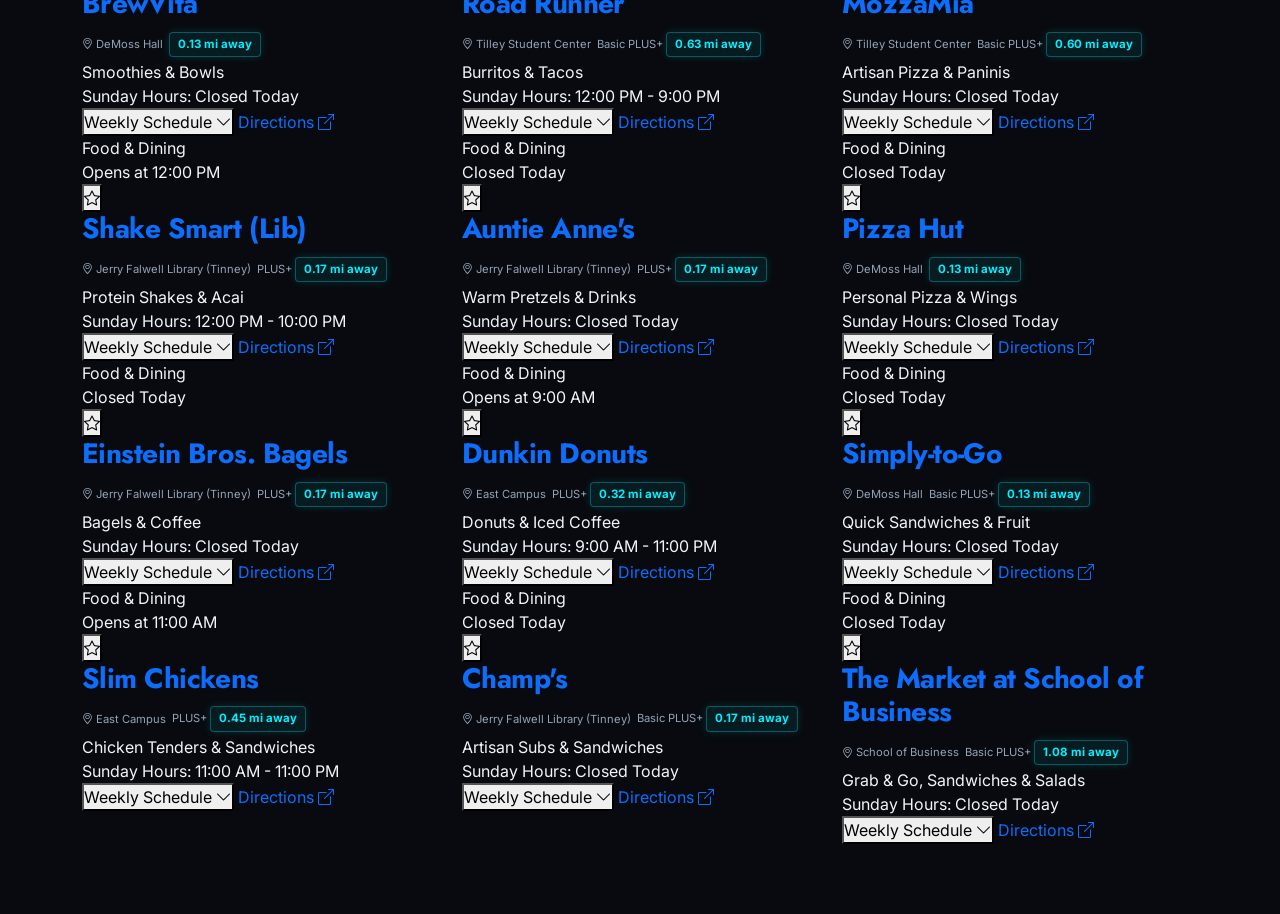
==== commit d6a87aac: "Super-condense list view for ultra-fast mobile scanning and tighten weekly drawer to 1-line rows wit" ====
--- a/index.html
+++ b/index.html
@@ -646,679 +646,224 @@
       padding: 0 2px;
     }
 
-    /* List View Styling (Mobile & Desktop) */
+    /* ==========================================================================
+       Super Duper Condensed List View (High Density Mobile & Desktop)
+       ========================================================================== */
+    #directoryCardGrid.list-view {
+      display: flex !important;
+      flex-direction: column !important;
+      gap: 6px !important;
+    }
+
     #directoryCardGrid.list-view .spot-col {
-      flex: 0 0 100%;
-      max-width: 100%;
-      margin-bottom: 12px;
+      flex: 0 0 100% !important;
+      max-width: 100% !important;
+      margin-bottom: 0 !important;
+      padding: 0 !important;
     }
 
     #directoryCardGrid.list-view .directory-card {
-      border-radius: 10px;
+      border-radius: 8px !important;
+      background: var(--card-bg) !important;
+      border: 1px solid var(--border-subtle) !important;
+      box-shadow: 0 2px 6px rgba(0, 0, 0, 0.2) !important;
+      display: flex !important;
+      flex-direction: column !important;
+      height: auto !important;
+      transition: all 0.15s ease !important;
+    }
+
+    #directoryCardGrid.list-view .directory-card:hover {
+      transform: none !important;
+      border-color: var(--border-medium) !important;
+      background: var(--card-bg-hover) !important;
     }
 
     #directoryCardGrid.list-view .card-top-bar {
-      padding: 10px 14px;
+      display: none !important;
     }
 
     #directoryCardGrid.list-view .card-body-content {
-      padding: 12px 16px;
-      gap: 8px;
-    }
-
-    #directoryCardGrid.list-view .spot-heading {
-      font-size: 1.05rem;
-    }
-
-    #directoryCardGrid.list-view .hours-info-strip {
-      padding: 5px 10px;
-    }
-
-    /* Mobile Responsive Optimizations */
-    @media (max-width: 600px) {
-      .category-tabs-rail {
-        display: grid !important;
-        grid-template-columns: 1fr 1fr 1fr !important;
-        gap: 5px !important;
-        margin-top: 12px !important;
-        padding: 0 !important;
-        width: 100% !important;
-      }
-      .category-tab-btn {
-        padding: 8px 3px !important;
-        font-size: 0.70rem !important;
-        font-weight: 600 !important;
-        gap: 4px !important;
-        justify-content: center !important;
-        text-align: center !important;
-        min-width: 0 !important;
-        width: 100% !important;
-      }
-      .category-tab-btn span:first-of-type {
-        white-space: nowrap !important;
-        overflow: hidden !important;
-        text-overflow: ellipsis !important;
-      }
-      .category-tab-btn i {
-        font-size: 0.76rem !important;
-      }
-      .tab-pill-count {
-        padding: 1px 4px !important;
-        font-size: 0.60rem !important;
-        margin-left: 2px !important;
-      }
-      .search-panel {
-        gap: 6px !important;
-      }
-      .search-controls-subrow {
-        display: flex;
-        gap: 6px;
-        width: 100%;
-      }
-      .search-select-wrap {
-        flex: 1;
-        min-width: 0;
-      }
-      .btn-view-toggle {
-        padding: 0 10px;
-      }
-      .directory-view-control-bar {
-        flex-direction: column;
-        align-items: flex-start !important;
-        gap: 8px;
-      }
-      .directory-view-control-bar .view-switcher-pill-group {
-        align-self: flex-end;
-      }
-    }
-
-    /* Filter Chips Rail */
-    .filter-chips-rail {
+      padding: 8px 12px !important;
+      display: flex !important;
+      flex-direction: row !important;
+      align-items: center !important;
+      justify-content: space-between !important;
+      gap: 10px !important;
+    }
+
+    .list-row-main-col {
+      display: flex;
+      flex-direction: column;
+      gap: 3px;
+      min-width: 0;
+      flex: 1;
+    }
+
+    .list-title-row {
       display: flex;
       align-items: center;
-      gap: 8px;
-      margin-bottom: 20px;
-      overflow-x: auto;
-      scrollbar-width: none;
-      padding-bottom: 4px;
-    }
-
-    .filter-chips-rail::-webkit-scrollbar {
+      gap: 6px;
+    }
+
+    #directoryCardGrid.list-view .spot-heading {
+      font-size: 0.94rem !important;
+      font-weight: 700 !important;
+      white-space: nowrap;
+      overflow: hidden;
+      text-overflow: ellipsis;
+      margin: 0 !important;
+    }
+
+    .btn-fav-star-inline {
       display: none;
-    }
-
-    .filter-chip-btn {
-      white-space: nowrap;
+      background: none;
+      border: none;
+      color: var(--text-muted);
+      cursor: pointer;
+      font-size: 0.85rem;
+      padding: 0;
+      line-height: 1;
+    }
+
+    .btn-fav-star-inline.favorited {
+      color: #eab308;
+    }
+
+    #directoryCardGrid.list-view .btn-fav-star-inline {
       display: inline-flex;
-      align-items: center;
-      justify-content: center;
-      padding: 7px 15px;
-      font-size: 0.78rem;
-      font-weight: 600;
-      border-radius: 50px;
-      cursor: pointer;
-      transition: all 0.2s ease;
-      background: var(--card-bg);
-      border: 1px solid var(--border-subtle);
-      color: var(--text-muted);
-    }
-
-    /* All Filter */
-    .filter-chip-btn.chip-all {
-      border-color: #26334a;
-      color: var(--text-main);
-    }
-    .filter-chip-btn.chip-all:hover {
-      border-color: #475569;
-      background: #182030;
-    }
-    .filter-chip-btn.chip-all.active {
-      background: #1e293b;
-      color: #ffffff;
-      border-color: #64748b;
-      box-shadow: 0 0 10px rgba(255, 255, 255, 0.12);
-    }
-
-    /* Open Now (Emerald Green) */
-    .filter-chip-btn.chip-open {
-      color: #10b981;
-      border-color: rgba(16, 185, 129, 0.35);
-      background: rgba(16, 185, 129, 0.06);
-    }
-    .filter-chip-btn.chip-open:hover {
-      background: rgba(16, 185, 129, 0.14);
-      border-color: #10b981;
-      color: #34d399;
-    }
-    .filter-chip-btn.chip-open.active {
-      background: #10b981;
-      color: #04101a;
-      border-color: #10b981;
-      box-shadow: 0 0 12px rgba(16, 185, 129, 0.4);
-    }
-
-    /* Basic Swipe (Neon Yellow) */
-    .filter-chip-btn.chip-basic {
-      color: var(--neon-yellow);
-      border-color: rgba(255, 230, 0, 0.35);
-      background: rgba(255, 230, 0, 0.06);
-    }
-    .filter-chip-btn.chip-basic:hover {
-      background: rgba(255, 230, 0, 0.14);
-      border-color: var(--neon-yellow);
-      color: #fff480;
-    }
-    .filter-chip-btn.chip-basic.active {
-      background: var(--neon-yellow);
-      color: #04101a;
-      border-color: var(--neon-yellow);
-      box-shadow: 0 0 12px rgba(255, 230, 0, 0.4);
-    }
-
-    /* PLUS+ Swipe (Neon Pink) */
-    .filter-chip-btn.chip-plus {
-      color: var(--neon-pink);
-      border-color: rgba(255, 0, 122, 0.35);
-      background: rgba(255, 0, 122, 0.06);
-    }
-    .filter-chip-btn.chip-plus:hover {
-      background: rgba(255, 0, 122, 0.14);
-      border-color: var(--neon-pink);
-      color: #ff66b2;
-    }
-    .filter-chip-btn.chip-plus.active {
-      background: var(--neon-pink);
-      color: #ffffff;
-      border-color: var(--neon-pink);
-      box-shadow: 0 0 12px rgba(255, 0, 122, 0.4);
-    }
-
-    /* Saved (Electric Violet / Purple) */
-    .filter-chip-btn.chip-saved {
-      color: #c084fc;
-      border-color: rgba(168, 85, 247, 0.35);
-      background: rgba(168, 85, 247, 0.06);
-    }
-    .filter-chip-btn.chip-saved:hover {
-      background: rgba(168, 85, 247, 0.14);
-      border-color: #a855f7;
-      color: #d8b4fe;
-    }
-    .filter-chip-btn.chip-saved.active {
-      background: #a855f7;
-      color: #ffffff;
-      border-color: #a855f7;
-      box-shadow: 0 0 12px rgba(168, 85, 247, 0.4);
-    }
-
-    /* Closing Soon (Coral Orange) */
-    .filter-chip-btn.chip-warning {
-      color: #fb923c;
-      border-color: rgba(251, 146, 60, 0.35);
-      background: rgba(251, 146, 60, 0.06);
-    }
-    .filter-chip-btn.chip-warning:hover {
-      background: rgba(251, 146, 60, 0.14);
-      border-color: #fb923c;
-      color: #fdba74;
-    }
-    .filter-chip-btn.chip-warning.active {
-      background: #fb923c;
-      color: #04101a;
-      border-color: #fb923c;
-      box-shadow: 0 0 12px rgba(251, 146, 60, 0.4);
-    }
-
-    /* Human Time Inspector Bar */
-    .time-inspector-card {
-      background: var(--card-bg);
-      border: 1px solid var(--border-subtle);
-      border-radius: 10px;
-      padding: 10px 16px;
-      margin-bottom: 24px;
-    }
-
-    .time-bar-header {
+    }
+
+    .list-sub-meta {
       display: flex;
       align-items: center;
-      justify-content: space-between;
-      gap: 12px;
-    }
-
-    .time-bar-info {
-      display: flex;
-      align-items: center;
-      gap: 8px;
-      font-size: 0.82rem;
+      gap: 6px;
+      font-size: 0.70rem;
       color: var(--text-muted);
       flex-wrap: wrap;
     }
 
-    .time-display-pill {
+    #directoryCardGrid.list-view .cuisine-description-text {
+      display: none !important;
+    }
+
+    #directoryCardGrid.list-view .hours-info-strip {
+      display: none !important;
+    }
+
+    .list-row-right-col {
+      display: none;
+      flex-direction: column;
+      align-items: flex-end;
+      gap: 3px;
+      flex-shrink: 0;
+    }
+
+    #directoryCardGrid.list-view .list-row-right-col {
+      display: flex !important;
+    }
+
+    #directoryCardGrid.list-view .status-badge-chip {
+      font-size: 0.68rem !important;
+      padding: 2px 7px !important;
+      white-space: nowrap;
+    }
+
+    .list-today-hours-text {
       font-family: 'JetBrains Mono', monospace;
+      font-size: 0.68rem;
+      color: var(--text-muted);
+      white-space: nowrap;
+    }
+
+    #directoryCardGrid.list-view .card-footer-actions {
+      padding: 4px 12px 5px !important;
+      border-top: 1px solid rgba(255, 255, 255, 0.04) !important;
+      background: transparent !important;
+    }
+
+    #directoryCardGrid.list-view .btn-toggle-weekly,
+    #directoryCardGrid.list-view .link-maps-directions {
+      font-size: 0.70rem !important;
+      padding: 0 !important;
+    }
+
+    /* Weekly Schedule Drawer (Compact Table Format) */
+    .weekly-schedule-tray {
+      display: none;
+      background: #090c12;
+      border-top: 1px solid var(--border-subtle);
+      padding: 6px 12px 6px;
+      flex-direction: column;
+      gap: 2px;
+    }
+
+    .weekly-schedule-tray.open {
+      display: flex;
+    }
+
+    .weekly-day-row {
+      display: flex;
+      flex-direction: row;
+      align-items: center;
+      justify-content: space-between;
+      font-size: 0.74rem;
+      padding: 4px 8px;
+      border-radius: 4px;
+      background: rgba(255, 255, 255, 0.02);
+      border: 1px solid transparent;
+      color: var(--text-muted);
+      cursor: pointer;
+      user-select: none;
+      transition: background 0.12s ease, border-color 0.12s ease, color 0.12s ease;
+    }
+
+    .weekly-day-row:hover {
+      background: rgba(0, 240, 255, 0.08);
+      border-color: rgba(0, 240, 255, 0.25);
+      color: var(--text-main);
+    }
+
+    .weekly-day-row.current-day-active {
+      background: rgba(0, 240, 255, 0.12);
+      border-color: rgba(0, 240, 255, 0.40);
+      color: #ffffff;
       font-weight: 600;
-      color: var(--text-main);
-      background: var(--surface-subtle);
-      border: 1px solid var(--border-subtle);
-      padding: 3px 8px;
-      border-radius: 6px;
-      font-size: 0.8rem;
-    }
-
-    .time-bar-actions {
-      display: flex;
-      align-items: center;
-      gap: 8px;
-    }
-
-    .btn-live-toggle {
-      font-size: 0.74rem;
-      font-weight: 700;
-      color: var(--status-open);
-      background: var(--status-open-bg);
-      border: 1px solid var(--status-open-border);
-      padding: 4px 10px;
-      border-radius: 6px;
-      cursor: pointer;
+    }
+
+    .schedule-day-label-group {
       display: inline-flex;
       align-items: center;
       gap: 5px;
-      transition: all 0.2s;
-    }
-
-    .btn-live-toggle.active {
-      background: var(--status-open);
-      color: #04101a;
-    }
-
-    .btn-adjust-drawer-toggle {
-      background: none;
-      border: none;
-      color: var(--text-muted);
-      font-size: 0.78rem;
+      flex-shrink: 0;
+    }
+
+    .real-today-dot {
+      width: 6px;
+      height: 6px;
+      border-radius: 50%;
+      background-color: #10b981;
+      box-shadow: 0 0 6px #10b981;
+      display: inline-block;
+      flex-shrink: 0;
+    }
+
+    .schedule-day-label {
       font-weight: 600;
-      cursor: pointer;
-      display: flex;
-      align-items: center;
-      gap: 4px;
-    }
-
-    .time-drawer-panel {
-      display: none;
-      margin-top: 12px;
-      padding-top: 12px;
-      border-top: 1px solid var(--border-subtle);
-      flex-direction: column;
-      gap: 12px;
-    }
-
-    .time-drawer-panel.open {
-      display: flex;
-    }
-
-    .days-picker-grid {
-      display: grid;
-      grid-template-columns: repeat(7, 1fr);
-      gap: 4px;
-    }
-
-    .day-selector-btn {
-      padding: 8px 2px;
-      text-align: center;
-      font-size: 0.75rem;
+      letter-spacing: 0.2px;
+    }
+
+    .schedule-time-text {
+      font-family: 'JetBrains Mono', monospace;
+      font-size: 0.72rem;
+      color: var(--text-main);
+      text-align: right;
+      margin-left: 10px;
+    }
+
+    .weekly-day-row.current-day-active .schedule-time-text {
+      color: #ffffff;
       font-weight: 600;
-      color: var(--text-muted);
-      background: var(--input-bg);
-      border: 1px solid var(--border-subtle);
-      border-radius: 6px;
-      cursor: pointer;
-      transition: all 0.2s;
-    }
-
-    .day-selector-btn:hover {
-      color: var(--text-main);
-      border-color: var(--border-medium);
-    }
-
-    .day-selector-btn.active {
-      background: #192233;
-      color: #ffffff;
-      border-color: var(--border-medium);
-    }
-
-    .time-presets-strip {
-      display: flex;
-      align-items: center;
-      justify-content: space-between;
-      flex-wrap: wrap;
-      gap: 8px;
-    }
-
-    .preset-chips-wrap {
-      display: flex;
-      align-items: center;
-      gap: 6px;
-      flex-wrap: wrap;
-    }
-
-    .preset-pill {
-      padding: 4px 10px;
-      font-size: 0.74rem;
-      color: var(--text-muted);
-      background: var(--input-bg);
-      border: 1px solid var(--border-subtle);
-      border-radius: 6px;
-      cursor: pointer;
-      transition: all 0.2s;
-    }
-
-    .preset-pill:hover {
-      background: var(--surface-subtle);
-      color: var(--text-main);
-    }
-
-    .time-input-field {
-      height: 32px;
-      background: var(--input-bg);
-      border: 1px solid var(--border-subtle);
-      color: var(--text-main);
-      border-radius: 6px;
-      padding: 0 8px;
-      font-size: 0.78rem;
-      font-family: 'JetBrains Mono', monospace;
-    }
-
-    /* Directory Listing Cards (.properties__card) */
-    .spot-col {
-      margin-bottom: 24px;
-    }
-
-    .directory-card {
-      background: var(--card-bg);
-      border: 1px solid var(--border-subtle);
-      border-radius: 12px;
-      transition: transform 0.25s cubic-bezier(0.16, 1, 0.3, 1), border-color 0.25s ease, box-shadow 0.25s ease;
-      overflow: hidden;
-      display: flex;
-      flex-direction: column;
-      height: 100%;
-      box-shadow: 0 4px 16px rgba(0, 0, 0, 0.25);
-    }
-
-    .directory-card:hover {
-      transform: translateY(-3px);
-      border-color: var(--border-medium);
-      box-shadow: 0 10px 28px rgba(0, 0, 0, 0.45);
-    }
-
-    /* Card Top Header */
-    .card-top-bar {
-      position: relative;
-      background: linear-gradient(135deg, #151d2c 0%, #0d121c 100%);
-      border-bottom: 1px solid var(--border-subtle);
-      padding: 14px 18px;
-      display: flex;
-      align-items: center;
-      justify-content: space-between;
-    }
-
-    .card-top-left {
-      display: flex;
-      align-items: center;
-      gap: 8px;
-    }
-
-    .category-tag {
-      font-size: 0.7rem;
-      font-weight: 700;
-      letter-spacing: 0.5px;
-      text-transform: uppercase;
-      padding: 3px 8px;
-      border-radius: 4px;
-      background: rgba(255, 255, 255, 0.08);
-      color: var(--text-muted);
-    }
-
-    .status-badge-chip {
-      display: inline-flex;
-      align-items: center;
-      gap: 5px;
-      font-size: 0.72rem;
-      font-weight: 700;
-      padding: 3px 9px;
-      border-radius: 50px;
-    }
-
-    .status-badge-chip.open {
-      color: var(--status-open);
-      background: var(--status-open-bg);
-      border: 1px solid var(--status-open-border);
-    }
-
-    .status-badge-chip.warning {
-      color: var(--status-warning);
-      background: var(--status-warning-bg);
-      border: 1px solid var(--status-warning-border);
-    }
-
-    .status-badge-chip.closed {
-      color: var(--status-closed);
-      background: var(--status-closed-bg);
-      border: 1px solid var(--status-closed-border);
-    }
-
-    .btn-fav-star {
-      background: var(--surface-subtle);
-      border: 1px solid var(--border-subtle);
-      color: var(--text-muted);
-      width: 32px;
-      height: 32px;
-      border-radius: 50%;
-      display: inline-flex;
-      align-items: center;
-      justify-content: center;
-      cursor: pointer;
-      transition: all 0.2s ease;
-    }
-
-    .btn-fav-star:hover {
-      color: #eab308;
-      border-color: #eab308;
-      transform: scale(1.1);
-    }
-
-    .btn-fav-star.favorited {
-      color: #eab308;
-      background: rgba(234, 179, 8, 0.15);
-      border-color: rgba(234, 179, 8, 0.4);
-    }
-
-    /* Card Content Body */
-    .card-body-content {
-      padding: 16px 18px;
-      flex: 1;
-      display: flex;
-      flex-direction: column;
-      gap: 10px;
-    }
-
-    .spot-heading {
-      font-size: 1.15rem;
-      font-weight: 700;
-      margin: 0;
-      line-height: 1.3;
-    }
-
-    .spot-heading a {
-      color: var(--text-main);
-    }
-
-    .spot-heading a:hover {
-      color: var(--neon-cyan);
-    }
-
-    .spot-location-meta {
-      display: flex;
-      align-items: center;
-      gap: 6px;
-      font-size: 0.8rem;
-      color: var(--text-muted);
-    }
-
-    .spot-location-meta i {
-      color: var(--text-dim);
-    }
-
-    .distance-pill-badge {
-      font-size: 0.72rem;
-      font-weight: 600;
-      color: var(--neon-cyan);
-      background: var(--neon-cyan-bg);
-      border: 1px solid var(--neon-cyan-border);
-      padding: 1px 7px;
-      border-radius: 50px;
-    }
-
-    .swipes-container {
-      display: flex;
-      align-items: center;
-      gap: 6px;
-      flex-wrap: wrap;
-    }
-
-    .badge-basic-tag {
-      font-size: 0.72rem;
-      font-weight: 700;
-      color: var(--neon-yellow);
-      background: var(--neon-yellow-bg);
-      border: 1px solid var(--neon-yellow-border);
-      padding: 3px 8px;
-      border-radius: 4px;
-      display: inline-flex;
-      align-items: center;
-      gap: 4px;
-    }
-
-    .badge-plus-tag {
-      font-size: 0.72rem;
-      font-weight: 700;
-      color: var(--neon-pink);
-      background: var(--neon-pink-bg);
-      border: 1px solid var(--neon-pink-border);
-      padding: 3px 8px;
-      border-radius: 4px;
-      display: inline-flex;
-      align-items: center;
-      gap: 4px;
-    }
-
-    .cuisine-description-text {
-      font-size: 0.78rem;
-      color: var(--text-muted);
-      line-height: 1.4;
-    }
-
-    .hours-info-strip {
-      background: var(--input-bg);
-      border: 1px solid var(--border-subtle);
-      border-radius: 6px;
-      padding: 7px 10px;
-      display: flex;
-      align-items: center;
-      justify-content: space-between;
-      font-size: 0.78rem;
-    }
-
-    .hours-info-label {
-      color: var(--text-dim);
-      font-weight: 500;
-    }
-
-    .hours-info-value {
-      font-family: 'JetBrains Mono', monospace;
-      font-weight: 600;
-      color: var(--text-main);
-    }
-
-    /* Card Footer Actions */
-    .card-footer-actions {
-      padding: 12px 18px;
-      border-top: 1px solid var(--border-subtle);
-      background: rgba(14, 18, 26, 0.4);
-      display: flex;
-      align-items: center;
-      justify-content: space-between;
-      gap: 8px;
-    }
-
-    .btn-toggle-weekly {
-      background: none;
-      border: none;
-      color: var(--text-muted);
-      font-size: 0.78rem;
-      font-weight: 600;
-      cursor: pointer;
-      display: flex;
-      align-items: center;
-      gap: 5px;
-      padding: 4px 0;
-      transition: color 0.2s;
-    }
-
-    .btn-toggle-weekly:hover {
-      color: var(--text-main);
-    }
-
-    .btn-toggle-weekly i {
-      transition: transform 0.2s ease;
-      font-size: 0.75rem;
-    }
-
-    .btn-toggle-weekly[aria-expanded="true"] i {
-      transform: rotate(180deg);
-    }
-
-    .link-maps-directions {
-      color: var(--text-muted);
-      font-size: 0.78rem;
-      font-weight: 600;
-      display: flex;
-      align-items: center;
-      gap: 4px;
-    }
-
-    .link-maps-directions:hover {
-      color: var(--neon-cyan);
-    }
-
-    /* Weekly Schedule Drawer */
-    .weekly-schedule-tray {
-      display: none;
-      background: #0a0d14;
-      border-top: 1px solid var(--border-subtle);
-      padding: 10px 18px;
-      flex-direction: column;
-      gap: 4px;
-    }
-
-    .weekly-schedule-tray.open {
-      display: flex;
-    }
-
-    .weekly-day-row {
-      display: flex;
-      align-items: center;
-      justify-content: space-between;
-      font-size: 0.75rem;
-      padding: 3px 6px;
-      border-radius: 4px;
-      color: var(--text-muted);
-    }
-
-    .weekly-day-row.current-day-active {
-      background: #192233;
-      color: #ffffff;
-      font-weight: 700;
     }
 
     .schedule-day-label {
@@ -7384,8 +6929,10 @@
 
       const hoursLabel = card.querySelector('.hours-info-label');
       const hoursVal = card.querySelector('.hours-info-value');
+      const listHoursVal = card.querySelector('.list-today-hours-text');
       if (hoursLabel) hoursLabel.textContent = `${currentSelectedDay} Hours:`;
       if (hoursVal) hoursVal.textContent = todayHoursDisplay;
+      if (listHoursVal) listHoursVal.textContent = todayHoursDisplay;
 
       // 3. Update Weekly Drawer Day Rows
       const dayRows = card.querySelectorAll('.weekly-day-row');
@@ -7660,7 +7207,6 @@
       const isExpanded = openDrawers.has(spot.id);
 
       let weeklyRows = '';
-
       const realTodayName = DAYS[new Date().getDay()];
 
       dayOrder.forEach(d => {
@@ -7673,40 +7219,19 @@
           : ((!isClosed && s.open !== null && s.close !== null) ? [{ open: s.open, close: s.close, openStr: s.openStr, closeStr: s.closeStr }] : []);
 
         let hStr = 'Closed';
-        let segmentsHtml = '';
         if (!isClosed && intervals.length > 0) {
           hStr = intervals.map(itv => `${itv.openStr} - ${itv.closeStr}`).join(', ');
-          intervals.forEach(itv => {
-            let leftPct = (itv.open / 1440) * 100;
-            let widthPct = 0;
-            if (itv.close >= itv.open) {
-              widthPct = ((itv.close - itv.open) / 1440) * 100;
-            } else {
-              widthPct = ((1440 - itv.open + itv.close) / 1440) * 100;
-            }
-            segmentsHtml += `<div class="mini-bar-segment-open" style="left: ${leftPct}%; width: ${widthPct}%;"></div>`;
-          });
         }
-
-        const cursorHtml = isSelected
-          ? `<div class="mini-bar-time-cursor" style="left: ${(currentSelectedMinutes / 1440) * 100}%;"></div>`
-          : '';
 
         const labelText = isRealToday ? `${DAY_SHORTS[d]} (Today)` : (isSelected ? `${DAY_SHORTS[d]} (Selected)` : DAY_SHORTS[d]);
 
         weeklyRows += `
           <div class="weekly-day-row ${isSelected ? 'current-day-active' : ''}" data-day="${d}" onclick="selectDayFromDrawer('${d}', event)" title="Click to view all locations on ${d}">
-            <div class="weekly-day-text-row">
-              <div class="schedule-day-label-group">
-                ${isRealToday ? '<span class="real-today-dot" title="Current Day (Today)"></span>' : ''}
-                <span class="schedule-day-label">${labelText}</span>
-              </div>
-              <span class="schedule-time-text">${hStr}</span>
+            <div class="schedule-day-label-group">
+              ${isRealToday ? '<span class="real-today-dot" title="Today"></span>' : ''}
+              <span class="schedule-day-label">${labelText}</span>
             </div>
-            <div class="weekly-mini-bar-track ${isClosed ? 'is-closed-track' : ''}">
-              ${segmentsHtml}
-              ${cursorHtml}
-            </div>
+            <span class="schedule-time-text">${hStr}</span>
           </div>
         `;
       });
@@ -7718,7 +7243,7 @@
 
       col.innerHTML = `
         <div class="directory-card" data-id="${spot.id}">
-          <!-- Card Top Bar -->
+          <!-- Card Top Bar (Grid View) -->
           <div class="card-top-bar">
             <div class="card-top-left">
               <span class="category-tag">${spot.category}</span>
@@ -7732,33 +7257,46 @@
             </button>
           </div>
 
-          <!-- Card Body Content -->
+          <!-- Card Body Content (Grid & Condensed List) -->
           <div class="card-body-content">
-            <h3 class="spot-heading"><a href="${mapsUrl}" target="_blank" rel="noopener noreferrer">${displayName}</a></h3>
-
-            ${spot.zone ? `
-              <div class="spot-location-meta">
-                <i class="bi bi-geo-alt"></i>
-                <span>${spot.zone}</span>
+            <div class="list-row-main-col">
+              <div class="list-title-row">
+                <h3 class="spot-heading"><a href="${mapsUrl}" target="_blank" rel="noopener noreferrer">${displayName}</a></h3>
+                <button class="btn-fav-star-inline ${spot.isFav ? 'favorited' : ''}" onclick="toggleFavorite('${spot.id}', this, event)" title="Save spot">
+                  <i class="bi ${spot.isFav ? 'bi-star-fill' : 'bi-star'}"></i>
+                </button>
               </div>
-            ` : ''}
-
-            <div class="swipes-container">
-              ${spot.acceptsBasicSwipe ? `<span class="badge-basic-tag">Basic Swipe</span>` : ''}
-              ${spot.acceptsPlusSwipe ? `<span class="badge-plus-tag">PLUS+ Swipe</span>` : ''}
-              ${spot.distanceStr ? `
-                <a href="${mapsUrl}" target="_blank" rel="noopener noreferrer" class="badge-distance-tag" title="Open walking directions in Google Maps">
-                  <span>${spot.distanceStr}</span>
-                </a>
-              ` : `
-                <button class="badge-distance-tag badge-distance-prompt" onclick="requestUserLocation(false); event.stopPropagation();" title="Click to calculate live walking distance">
-                  <span>Distance</span>
-                </button>
-              `}
+
+              <div class="list-sub-meta">
+                ${spot.zone ? `<span class="spot-location-meta"><i class="bi bi-geo-alt"></i> ${spot.zone}</span>` : ''}
+                <div class="swipes-container">
+                  ${spot.acceptsBasicSwipe ? `<span class="badge-basic-tag">Basic</span>` : ''}
+                  ${spot.acceptsPlusSwipe ? `<span class="badge-plus-tag">PLUS+</span>` : ''}
+                  ${spot.distanceStr ? `
+                    <a href="${mapsUrl}" target="_blank" rel="noopener noreferrer" class="badge-distance-tag" title="Open walking directions in Google Maps">
+                      <span>${spot.distanceStr}</span>
+                    </a>
+                  ` : `
+                    <button class="badge-distance-tag badge-distance-prompt" onclick="requestUserLocation(false); event.stopPropagation();" title="Click to calculate live walking distance">
+                      <span>Distance</span>
+                    </button>
+                  `}
+                </div>
+              </div>
+
+              ${spot.cuisine ? `<p class="cuisine-description-text mb-0">${spot.cuisine}</p>` : ''}
             </div>
 
-            ${spot.cuisine ? `<p class="cuisine-description-text mb-0">${spot.cuisine}</p>` : ''}
-
+            <!-- List View Right Column -->
+            <div class="list-row-right-col">
+              <div class="status-badge-chip ${spot.statusInfo.badgeClass}">
+                <span class="status-chip-dot" style="width: 5px; height: 5px; background: currentColor;"></span>
+                <span>${spot.statusInfo.badgeText}</span>
+              </div>
+              <div class="list-today-hours-text">${todayHoursDisplay}</div>
+            </div>
+
+            <!-- Grid View Hours Strip -->
             <div class="hours-info-strip mt-auto">
               <span class="hours-info-label">${currentSelectedDay} Hours:</span>
               <span class="hours-info-value">${todayHoursDisplay}</span>
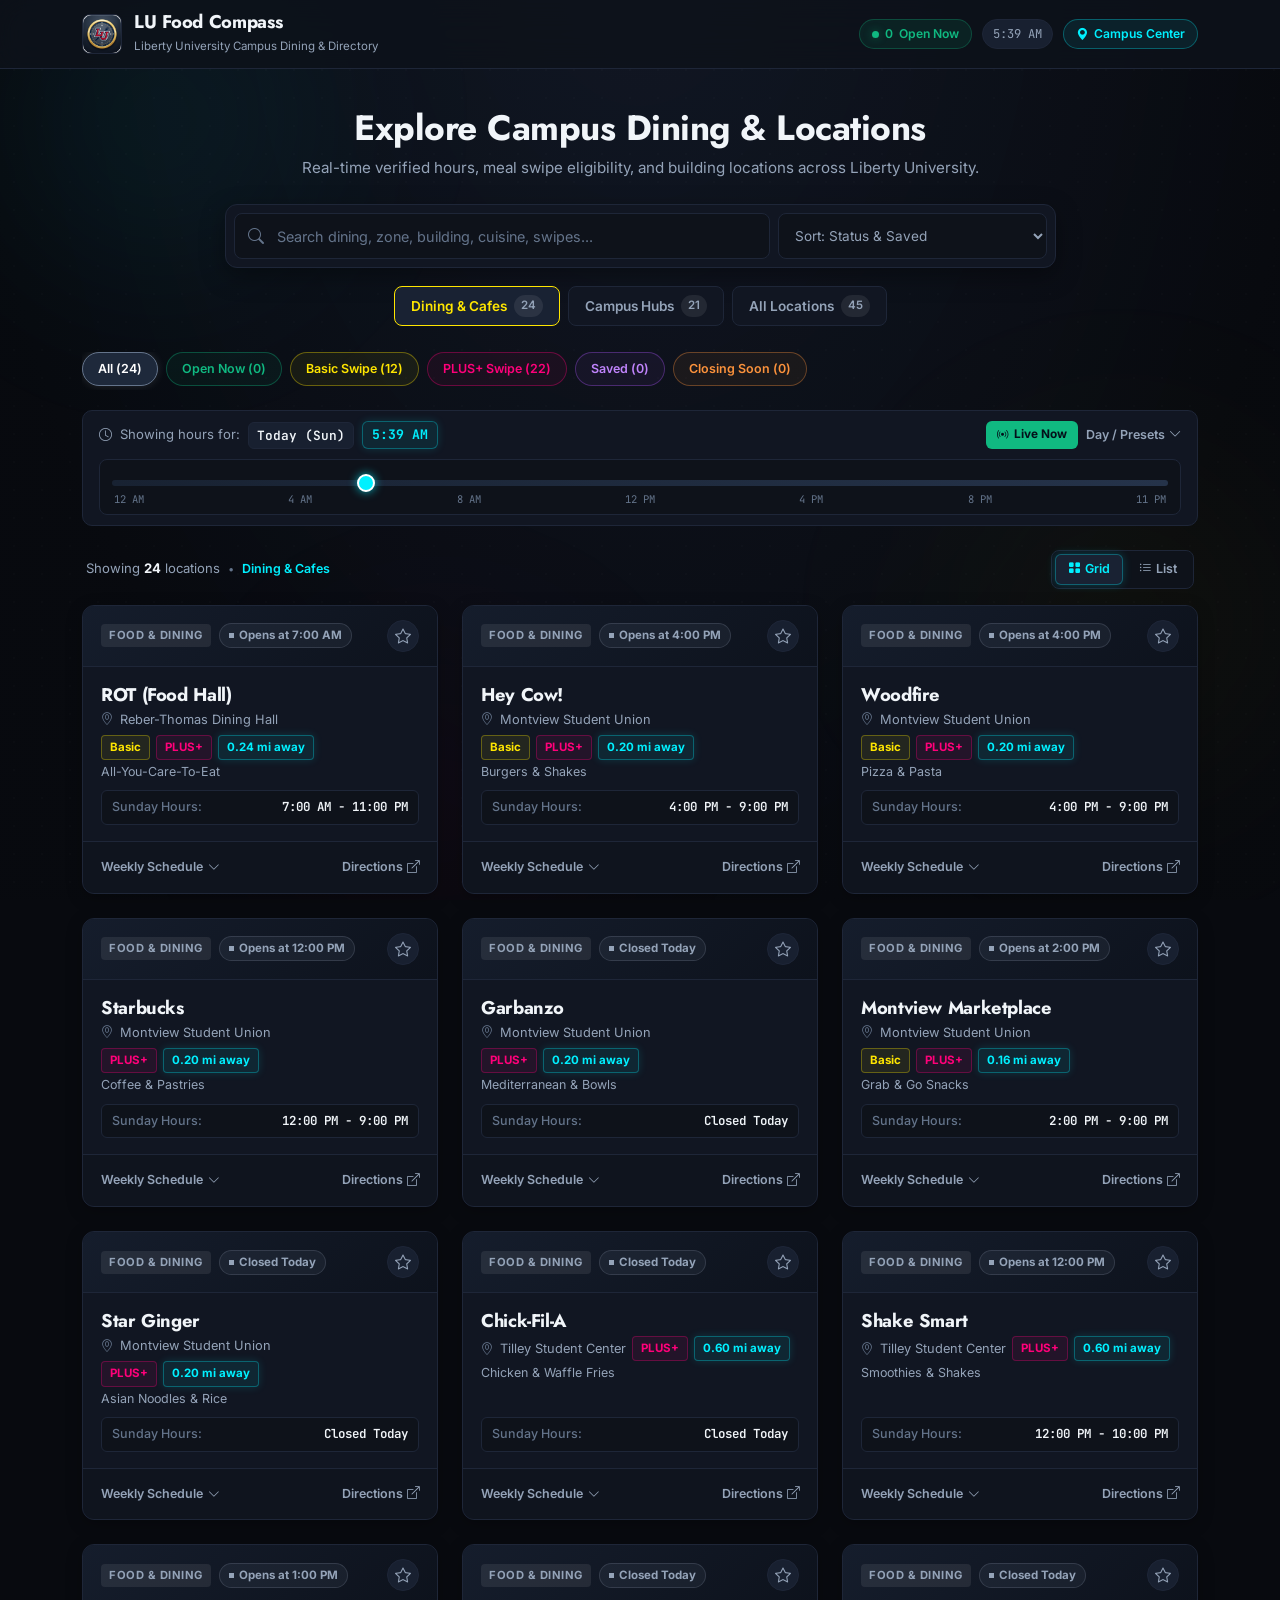
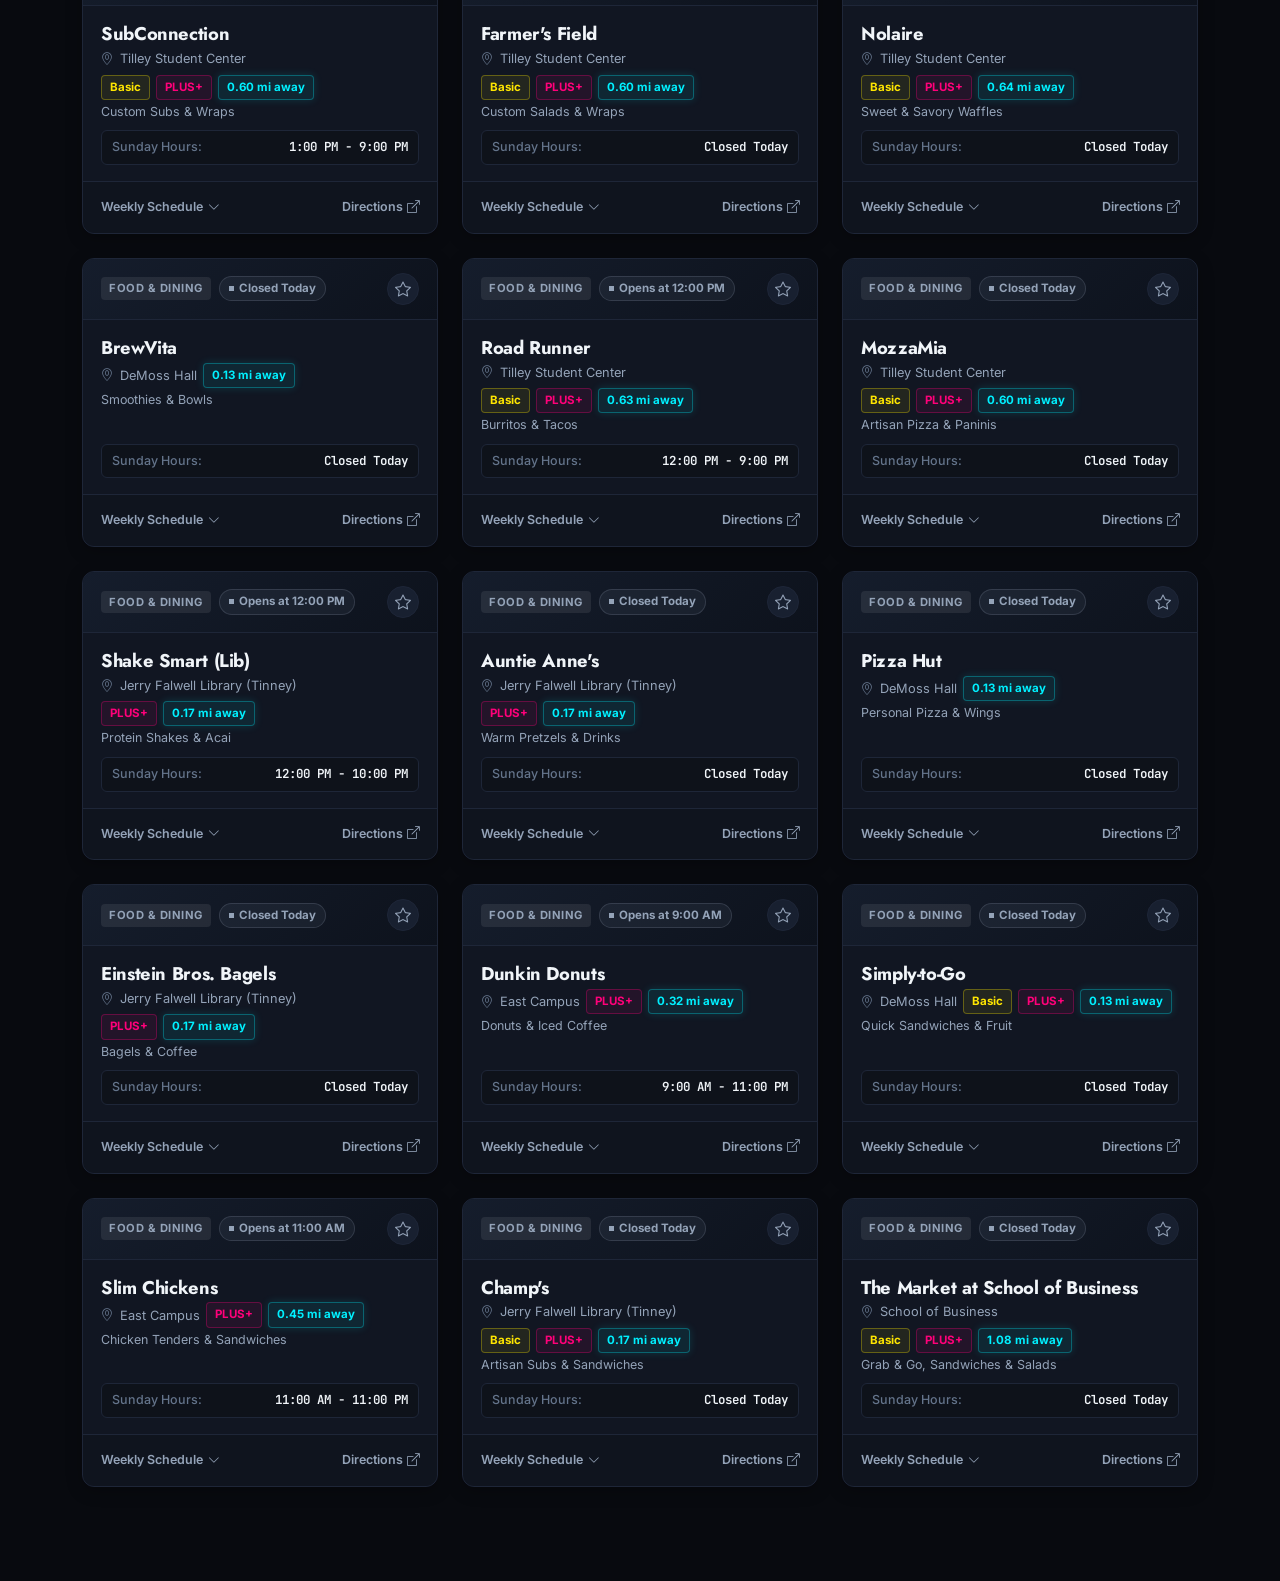
==== commit 09ad664c: "Restore all styles and properly apply super-condensed list view and tight 1-line weekly schedule" ====
--- a/index.html
+++ b/index.html
@@ -788,12 +788,629 @@
       padding: 0 !important;
     }
 
-    /* Weekly Schedule Drawer (Compact Table Format) */
+    /* Mobile Responsive Optimizations */
+    @media (max-width: 600px) {
+      .category-tabs-rail {
+        display: grid !important;
+        grid-template-columns: 1fr 1fr 1fr !important;
+        gap: 5px !important;
+        margin-top: 12px !important;
+        padding: 0 !important;
+        width: 100% !important;
+      }
+      .category-tab-btn {
+        padding: 8px 3px !important;
+        font-size: 0.70rem !important;
+        font-weight: 600 !important;
+        gap: 4px !important;
+        justify-content: center !important;
+        text-align: center !important;
+        min-width: 0 !important;
+        width: 100% !important;
+      }
+      .category-tab-btn span:first-of-type {
+        white-space: nowrap !important;
+        overflow: hidden !important;
+        text-overflow: ellipsis !important;
+      }
+      .category-tab-btn i {
+        font-size: 0.76rem !important;
+      }
+      .tab-pill-count {
+        padding: 1px 4px !important;
+        font-size: 0.60rem !important;
+        margin-left: 2px !important;
+      }
+      .search-panel {
+        gap: 6px !important;
+      }
+      .search-controls-subrow {
+        display: flex;
+        gap: 6px;
+        width: 100%;
+      }
+      .search-select-wrap {
+        flex: 1;
+        min-width: 0;
+      }
+      .btn-view-toggle {
+        padding: 0 10px;
+      }
+      .directory-view-control-bar {
+        flex-direction: column;
+        align-items: flex-start !important;
+        gap: 8px;
+      }
+      .directory-view-control-bar .view-switcher-pill-group {
+        align-self: flex-end;
+      }
+    }
+
+    /* Filter Chips Rail */
+    .filter-chips-rail {
+      display: flex;
+      align-items: center;
+      gap: 8px;
+      margin-bottom: 20px;
+      overflow-x: auto;
+      scrollbar-width: none;
+      padding-bottom: 4px;
+    }
+
+    .filter-chips-rail::-webkit-scrollbar {
+      display: none;
+    }
+
+    .filter-chip-btn {
+      white-space: nowrap;
+      display: inline-flex;
+      align-items: center;
+      justify-content: center;
+      padding: 7px 15px;
+      font-size: 0.78rem;
+      font-weight: 600;
+      border-radius: 50px;
+      cursor: pointer;
+      transition: all 0.2s ease;
+      background: var(--card-bg);
+      border: 1px solid var(--border-subtle);
+      color: var(--text-muted);
+    }
+
+    /* All Filter */
+    .filter-chip-btn.chip-all {
+      border-color: #26334a;
+      color: var(--text-main);
+    }
+    .filter-chip-btn.chip-all:hover {
+      border-color: #475569;
+      background: #182030;
+    }
+    .filter-chip-btn.chip-all.active {
+      background: #1e293b;
+      color: #ffffff;
+      border-color: #64748b;
+      box-shadow: 0 0 10px rgba(255, 255, 255, 0.12);
+    }
+
+    /* Open Now (Emerald Green) */
+    .filter-chip-btn.chip-open {
+      color: #10b981;
+      border-color: rgba(16, 185, 129, 0.35);
+      background: rgba(16, 185, 129, 0.06);
+    }
+    .filter-chip-btn.chip-open:hover {
+      background: rgba(16, 185, 129, 0.14);
+      border-color: #10b981;
+      color: #34d399;
+    }
+    .filter-chip-btn.chip-open.active {
+      background: #10b981;
+      color: #04101a;
+      border-color: #10b981;
+      box-shadow: 0 0 12px rgba(16, 185, 129, 0.4);
+    }
+
+    /* Basic Swipe (Neon Yellow) */
+    .filter-chip-btn.chip-basic {
+      color: var(--neon-yellow);
+      border-color: rgba(255, 230, 0, 0.35);
+      background: rgba(255, 230, 0, 0.06);
+    }
+    .filter-chip-btn.chip-basic:hover {
+      background: rgba(255, 230, 0, 0.14);
+      border-color: var(--neon-yellow);
+      color: #fff480;
+    }
+    .filter-chip-btn.chip-basic.active {
+      background: var(--neon-yellow);
+      color: #04101a;
+      border-color: var(--neon-yellow);
+      box-shadow: 0 0 12px rgba(255, 230, 0, 0.4);
+    }
+
+    /* PLUS+ Swipe (Neon Pink) */
+    .filter-chip-btn.chip-plus {
+      color: var(--neon-pink);
+      border-color: rgba(255, 0, 122, 0.35);
+      background: rgba(255, 0, 122, 0.06);
+    }
+    .filter-chip-btn.chip-plus:hover {
+      background: rgba(255, 0, 122, 0.14);
+      border-color: var(--neon-pink);
+      color: #ff66b2;
+    }
+    .filter-chip-btn.chip-plus.active {
+      background: var(--neon-pink);
+      color: #ffffff;
+      border-color: var(--neon-pink);
+      box-shadow: 0 0 12px rgba(255, 0, 122, 0.4);
+    }
+
+    /* Saved (Electric Violet / Purple) */
+    .filter-chip-btn.chip-saved {
+      color: #c084fc;
+      border-color: rgba(168, 85, 247, 0.35);
+      background: rgba(168, 85, 247, 0.06);
+    }
+    .filter-chip-btn.chip-saved:hover {
+      background: rgba(168, 85, 247, 0.14);
+      border-color: #a855f7;
+      color: #d8b4fe;
+    }
+    .filter-chip-btn.chip-saved.active {
+      background: #a855f7;
+      color: #ffffff;
+      border-color: #a855f7;
+      box-shadow: 0 0 12px rgba(168, 85, 247, 0.4);
+    }
+
+    /* Closing Soon (Coral Orange) */
+    .filter-chip-btn.chip-warning {
+      color: #fb923c;
+      border-color: rgba(251, 146, 60, 0.35);
+      background: rgba(251, 146, 60, 0.06);
+    }
+    .filter-chip-btn.chip-warning:hover {
+      background: rgba(251, 146, 60, 0.14);
+      border-color: #fb923c;
+      color: #fdba74;
+    }
+    .filter-chip-btn.chip-warning.active {
+      background: #fb923c;
+      color: #04101a;
+      border-color: #fb923c;
+      box-shadow: 0 0 12px rgba(251, 146, 60, 0.4);
+    }
+
+    /* Human Time Inspector Bar */
+    .time-inspector-card {
+      background: var(--card-bg);
+      border: 1px solid var(--border-subtle);
+      border-radius: 10px;
+      padding: 10px 16px;
+      margin-bottom: 24px;
+    }
+
+    .time-bar-header {
+      display: flex;
+      align-items: center;
+      justify-content: space-between;
+      gap: 12px;
+    }
+
+    .time-bar-info {
+      display: flex;
+      align-items: center;
+      gap: 8px;
+      font-size: 0.82rem;
+      color: var(--text-muted);
+      flex-wrap: wrap;
+    }
+
+    .time-display-pill {
+      font-family: 'JetBrains Mono', monospace;
+      font-weight: 600;
+      color: var(--text-main);
+      background: var(--surface-subtle);
+      border: 1px solid var(--border-subtle);
+      padding: 3px 8px;
+      border-radius: 6px;
+      font-size: 0.8rem;
+    }
+
+    .time-bar-actions {
+      display: flex;
+      align-items: center;
+      gap: 8px;
+    }
+
+    .btn-live-toggle {
+      font-size: 0.74rem;
+      font-weight: 700;
+      color: var(--status-open);
+      background: var(--status-open-bg);
+      border: 1px solid var(--status-open-border);
+      padding: 4px 10px;
+      border-radius: 6px;
+      cursor: pointer;
+      display: inline-flex;
+      align-items: center;
+      gap: 5px;
+      transition: all 0.2s;
+    }
+
+    .btn-live-toggle.active {
+      background: var(--status-open);
+      color: #04101a;
+    }
+
+    .btn-adjust-drawer-toggle {
+      background: none;
+      border: none;
+      color: var(--text-muted);
+      font-size: 0.78rem;
+      font-weight: 600;
+      cursor: pointer;
+      display: flex;
+      align-items: center;
+      gap: 4px;
+    }
+
+    .time-drawer-panel {
+      display: none;
+      margin-top: 12px;
+      padding-top: 12px;
+      border-top: 1px solid var(--border-subtle);
+      flex-direction: column;
+      gap: 12px;
+    }
+
+    .time-drawer-panel.open {
+      display: flex;
+    }
+
+    .days-picker-grid {
+      display: grid;
+      grid-template-columns: repeat(7, 1fr);
+      gap: 4px;
+    }
+
+    .day-selector-btn {
+      padding: 8px 2px;
+      text-align: center;
+      font-size: 0.75rem;
+      font-weight: 600;
+      color: var(--text-muted);
+      background: var(--input-bg);
+      border: 1px solid var(--border-subtle);
+      border-radius: 6px;
+      cursor: pointer;
+      transition: all 0.2s;
+    }
+
+    .day-selector-btn:hover {
+      color: var(--text-main);
+      border-color: var(--border-medium);
+    }
+
+    .day-selector-btn.active {
+      background: #192233;
+      color: #ffffff;
+      border-color: var(--border-medium);
+    }
+
+    .time-presets-strip {
+      display: flex;
+      align-items: center;
+      justify-content: space-between;
+      flex-wrap: wrap;
+      gap: 8px;
+    }
+
+    .preset-chips-wrap {
+      display: flex;
+      align-items: center;
+      gap: 6px;
+      flex-wrap: wrap;
+    }
+
+    .preset-pill {
+      padding: 4px 10px;
+      font-size: 0.74rem;
+      color: var(--text-muted);
+      background: var(--input-bg);
+      border: 1px solid var(--border-subtle);
+      border-radius: 6px;
+      cursor: pointer;
+      transition: all 0.2s;
+    }
+
+    .preset-pill:hover {
+      background: var(--surface-subtle);
+      color: var(--text-main);
+    }
+
+    .time-input-field {
+      height: 32px;
+      background: var(--input-bg);
+      border: 1px solid var(--border-subtle);
+      color: var(--text-main);
+      border-radius: 6px;
+      padding: 0 8px;
+      font-size: 0.78rem;
+      font-family: 'JetBrains Mono', monospace;
+    }
+
+    /* Directory Listing Cards (.properties__card) */
+    .spot-col {
+      margin-bottom: 24px;
+    }
+
+    .directory-card {
+      background: var(--card-bg);
+      border: 1px solid var(--border-subtle);
+      border-radius: 12px;
+      transition: transform 0.25s cubic-bezier(0.16, 1, 0.3, 1), border-color 0.25s ease, box-shadow 0.25s ease;
+      overflow: hidden;
+      display: flex;
+      flex-direction: column;
+      height: 100%;
+      box-shadow: 0 4px 16px rgba(0, 0, 0, 0.25);
+    }
+
+    .directory-card:hover {
+      transform: translateY(-3px);
+      border-color: var(--border-medium);
+      box-shadow: 0 10px 28px rgba(0, 0, 0, 0.45);
+    }
+
+    /* Card Top Header */
+    .card-top-bar {
+      position: relative;
+      background: linear-gradient(135deg, #151d2c 0%, #0d121c 100%);
+      border-bottom: 1px solid var(--border-subtle);
+      padding: 14px 18px;
+      display: flex;
+      align-items: center;
+      justify-content: space-between;
+    }
+
+    .card-top-left {
+      display: flex;
+      align-items: center;
+      gap: 8px;
+    }
+
+    .category-tag {
+      font-size: 0.7rem;
+      font-weight: 700;
+      letter-spacing: 0.5px;
+      text-transform: uppercase;
+      padding: 3px 8px;
+      border-radius: 4px;
+      background: rgba(255, 255, 255, 0.08);
+      color: var(--text-muted);
+    }
+
+    .status-badge-chip {
+      display: inline-flex;
+      align-items: center;
+      gap: 5px;
+      font-size: 0.72rem;
+      font-weight: 700;
+      padding: 3px 9px;
+      border-radius: 50px;
+    }
+
+    .status-badge-chip.open {
+      color: var(--status-open);
+      background: var(--status-open-bg);
+      border: 1px solid var(--status-open-border);
+    }
+
+    .status-badge-chip.warning {
+      color: var(--status-warning);
+      background: var(--status-warning-bg);
+      border: 1px solid var(--status-warning-border);
+    }
+
+    .status-badge-chip.closed {
+      color: var(--status-closed);
+      background: var(--status-closed-bg);
+      border: 1px solid var(--status-closed-border);
+    }
+
+    .btn-fav-star {
+      background: var(--surface-subtle);
+      border: 1px solid var(--border-subtle);
+      color: var(--text-muted);
+      width: 32px;
+      height: 32px;
+      border-radius: 50%;
+      display: inline-flex;
+      align-items: center;
+      justify-content: center;
+      cursor: pointer;
+      transition: all 0.2s ease;
+    }
+
+    .btn-fav-star:hover {
+      color: #eab308;
+      border-color: #eab308;
+      transform: scale(1.1);
+    }
+
+    .btn-fav-star.favorited {
+      color: #eab308;
+      background: rgba(234, 179, 8, 0.15);
+      border-color: rgba(234, 179, 8, 0.4);
+    }
+
+    /* Card Content Body */
+    .card-body-content {
+      padding: 16px 18px;
+      flex: 1;
+      display: flex;
+      flex-direction: column;
+      gap: 10px;
+    }
+
+    .spot-heading {
+      font-size: 1.15rem;
+      font-weight: 700;
+      margin: 0;
+      line-height: 1.3;
+    }
+
+    .spot-heading a {
+      color: var(--text-main);
+    }
+
+    .spot-heading a:hover {
+      color: var(--neon-cyan);
+    }
+
+    .spot-location-meta {
+      display: flex;
+      align-items: center;
+      gap: 6px;
+      font-size: 0.8rem;
+      color: var(--text-muted);
+    }
+
+    .spot-location-meta i {
+      color: var(--text-dim);
+    }
+
+    .distance-pill-badge {
+      font-size: 0.72rem;
+      font-weight: 600;
+      color: var(--neon-cyan);
+      background: var(--neon-cyan-bg);
+      border: 1px solid var(--neon-cyan-border);
+      padding: 1px 7px;
+      border-radius: 50px;
+    }
+
+    .swipes-container {
+      display: flex;
+      align-items: center;
+      gap: 6px;
+      flex-wrap: wrap;
+    }
+
+    .badge-basic-tag {
+      font-size: 0.72rem;
+      font-weight: 700;
+      color: var(--neon-yellow);
+      background: var(--neon-yellow-bg);
+      border: 1px solid var(--neon-yellow-border);
+      padding: 3px 8px;
+      border-radius: 4px;
+      display: inline-flex;
+      align-items: center;
+      gap: 4px;
+    }
+
+    .badge-plus-tag {
+      font-size: 0.72rem;
+      font-weight: 700;
+      color: var(--neon-pink);
+      background: var(--neon-pink-bg);
+      border: 1px solid var(--neon-pink-border);
+      padding: 3px 8px;
+      border-radius: 4px;
+      display: inline-flex;
+      align-items: center;
+      gap: 4px;
+    }
+
+    .cuisine-description-text {
+      font-size: 0.78rem;
+      color: var(--text-muted);
+      line-height: 1.4;
+    }
+
+    .hours-info-strip {
+      background: var(--input-bg);
+      border: 1px solid var(--border-subtle);
+      border-radius: 6px;
+      padding: 7px 10px;
+      display: flex;
+      align-items: center;
+      justify-content: space-between;
+      font-size: 0.78rem;
+    }
+
+    .hours-info-label {
+      color: var(--text-dim);
+      font-weight: 500;
+    }
+
+    .hours-info-value {
+      font-family: 'JetBrains Mono', monospace;
+      font-weight: 600;
+      color: var(--text-main);
+    }
+
+    /* Card Footer Actions */
+    .card-footer-actions {
+      padding: 12px 18px;
+      border-top: 1px solid var(--border-subtle);
+      background: rgba(14, 18, 26, 0.4);
+      display: flex;
+      align-items: center;
+      justify-content: space-between;
+      gap: 8px;
+    }
+
+    .btn-toggle-weekly {
+      background: none;
+      border: none;
+      color: var(--text-muted);
+      font-size: 0.78rem;
+      font-weight: 600;
+      cursor: pointer;
+      display: flex;
+      align-items: center;
+      gap: 5px;
+      padding: 4px 0;
+      transition: color 0.2s;
+    }
+
+    .btn-toggle-weekly:hover {
+      color: var(--text-main);
+    }
+
+    .btn-toggle-weekly i {
+      transition: transform 0.2s ease;
+      font-size: 0.75rem;
+    }
+
+    .btn-toggle-weekly[aria-expanded="true"] i {
+      transform: rotate(180deg);
+    }
+
+    .link-maps-directions {
+      color: var(--text-muted);
+      font-size: 0.78rem;
+      font-weight: 600;
+      display: flex;
+      align-items: center;
+      gap: 4px;
+    }
+
+    .link-maps-directions:hover {
+      color: var(--neon-cyan);
+    }
+
+    /* Weekly Schedule Drawer (Compact Side-by-Side 1-Line Format) */
     .weekly-schedule-tray {
       display: none;
       background: #090c12;
       border-top: 1px solid var(--border-subtle);
-      padding: 6px 12px 6px;
+      padding: 6px 12px;
       flex-direction: column;
       gap: 2px;
     }
@@ -831,26 +1448,10 @@
       font-weight: 600;
     }
 
-    .schedule-day-label-group {
-      display: inline-flex;
-      align-items: center;
-      gap: 5px;
-      flex-shrink: 0;
-    }
-
-    .real-today-dot {
-      width: 6px;
-      height: 6px;
-      border-radius: 50%;
-      background-color: #10b981;
-      box-shadow: 0 0 6px #10b981;
-      display: inline-block;
-      flex-shrink: 0;
-    }
-
     .schedule-day-label {
       font-weight: 600;
       letter-spacing: 0.2px;
+      flex-shrink: 0;
     }
 
     .schedule-time-text {
@@ -864,14 +1465,6 @@
     .weekly-day-row.current-day-active .schedule-time-text {
       color: #ffffff;
       font-weight: 600;
-    }
-
-    .schedule-day-label {
-      font-weight: 600;
-    }
-
-    .schedule-time-text {
-      font-family: 'JetBrains Mono', monospace;
     }
 
     /* Search Match Highlighting */
@@ -6872,6 +7465,22 @@
     render();
   };
 
+  window.selectDayFromDrawer = function(dayName) {
+    isLiveMode = false;
+    const liveBtn = document.getElementById('btnLiveReset');
+    if (liveBtn) liveBtn.classList.remove('active');
+
+    currentSelectedDay = dayName;
+
+    document.querySelectorAll('.day-selector-btn').forEach(b => {
+      b.classList.toggle('active', b.getAttribute('data-day') === currentSelectedDay);
+    });
+
+    updateTimeDisplay(currentSelectedMinutes);
+    render();
+    showToast(`Viewing ${dayName} schedule`);
+  };
+
   function updateCardsStatusInPlace() {
     const cards = document.querySelectorAll('.directory-card');
     if (cards.length === 0) {
@@ -6907,15 +7516,14 @@
         if (spot.acceptsPlusSwipe) plusCount++;
       }
 
-      // 1. Update Status Badge
-      const badge = card.querySelector('.status-badge-chip');
-      if (badge) {
+      // 1. Update Status Badges (Grid and List View)
+      card.querySelectorAll('.status-badge-chip').forEach(badge => {
         badge.className = `status-badge-chip ${statusInfo.badgeClass}`;
         const textSpan = badge.querySelector('span:last-child');
         if (textSpan) textSpan.textContent = statusInfo.badgeText;
-      }
-
-      // 2. Update Today's Hours Strip
+      });
+
+      // 2. Update Today's Hours Display
       const sched = spot.schedule[currentSelectedDay];
       let todayHoursDisplay = 'Closed Today';
       if (sched && !sched.closed) {
@@ -6947,26 +7555,9 @@
         if (labelSpan) {
           labelSpan.textContent = isRealToday ? `${DAY_SHORTS[rowDay]} (Today)` : (isSelected ? `${DAY_SHORTS[rowDay]} (Selected)` : DAY_SHORTS[rowDay]);
         }
-
-        const cursor = row.querySelector('.mini-bar-time-cursor');
-        if (isSelected) {
-          if (!cursor) {
-            const track = row.querySelector('.weekly-mini-bar-track');
-            if (track) {
-              const newCursor = document.createElement('div');
-              newCursor.className = 'mini-bar-time-cursor';
-              newCursor.style.left = `${(currentSelectedMinutes / 1440) * 100}%`;
-              track.appendChild(newCursor);
-            }
-          } else {
-            cursor.style.left = `${(currentSelectedMinutes / 1440) * 100}%`;
-          }
-        } else {
-          if (cursor) cursor.remove();
-        }
       });
 
-      // Filter by open/warning visibility
+      // Filter visibility
       const col = card.closest('.spot-col');
       if (col) {
         if (currentFilter === 'open') {
@@ -7206,9 +7797,9 @@
 
       const isExpanded = openDrawers.has(spot.id);
 
+      const realTodayName = DAYS[new Date().getDay()];
+
       let weeklyRows = '';
-      const realTodayName = DAYS[new Date().getDay()];
-
       dayOrder.forEach(d => {
         const s = spot.schedule[d];
         const isSelected = (d === currentSelectedDay);
@@ -7227,10 +7818,7 @@
 
         weeklyRows += `
           <div class="weekly-day-row ${isSelected ? 'current-day-active' : ''}" data-day="${d}" onclick="selectDayFromDrawer('${d}', event)" title="Click to view all locations on ${d}">
-            <div class="schedule-day-label-group">
-              ${isRealToday ? '<span class="real-today-dot" title="Today"></span>' : ''}
-              <span class="schedule-day-label">${labelText}</span>
-            </div>
+            <span class="schedule-day-label">${labelText}</span>
             <span class="schedule-time-text">${hStr}</span>
           </div>
         `;
@@ -7257,7 +7845,7 @@
             </button>
           </div>
 
-          <!-- Card Body Content (Grid & Condensed List) -->
+          <!-- Card Body Content (Grid & Super Condensed List) -->
           <div class="card-body-content">
             <div class="list-row-main-col">
               <div class="list-title-row">
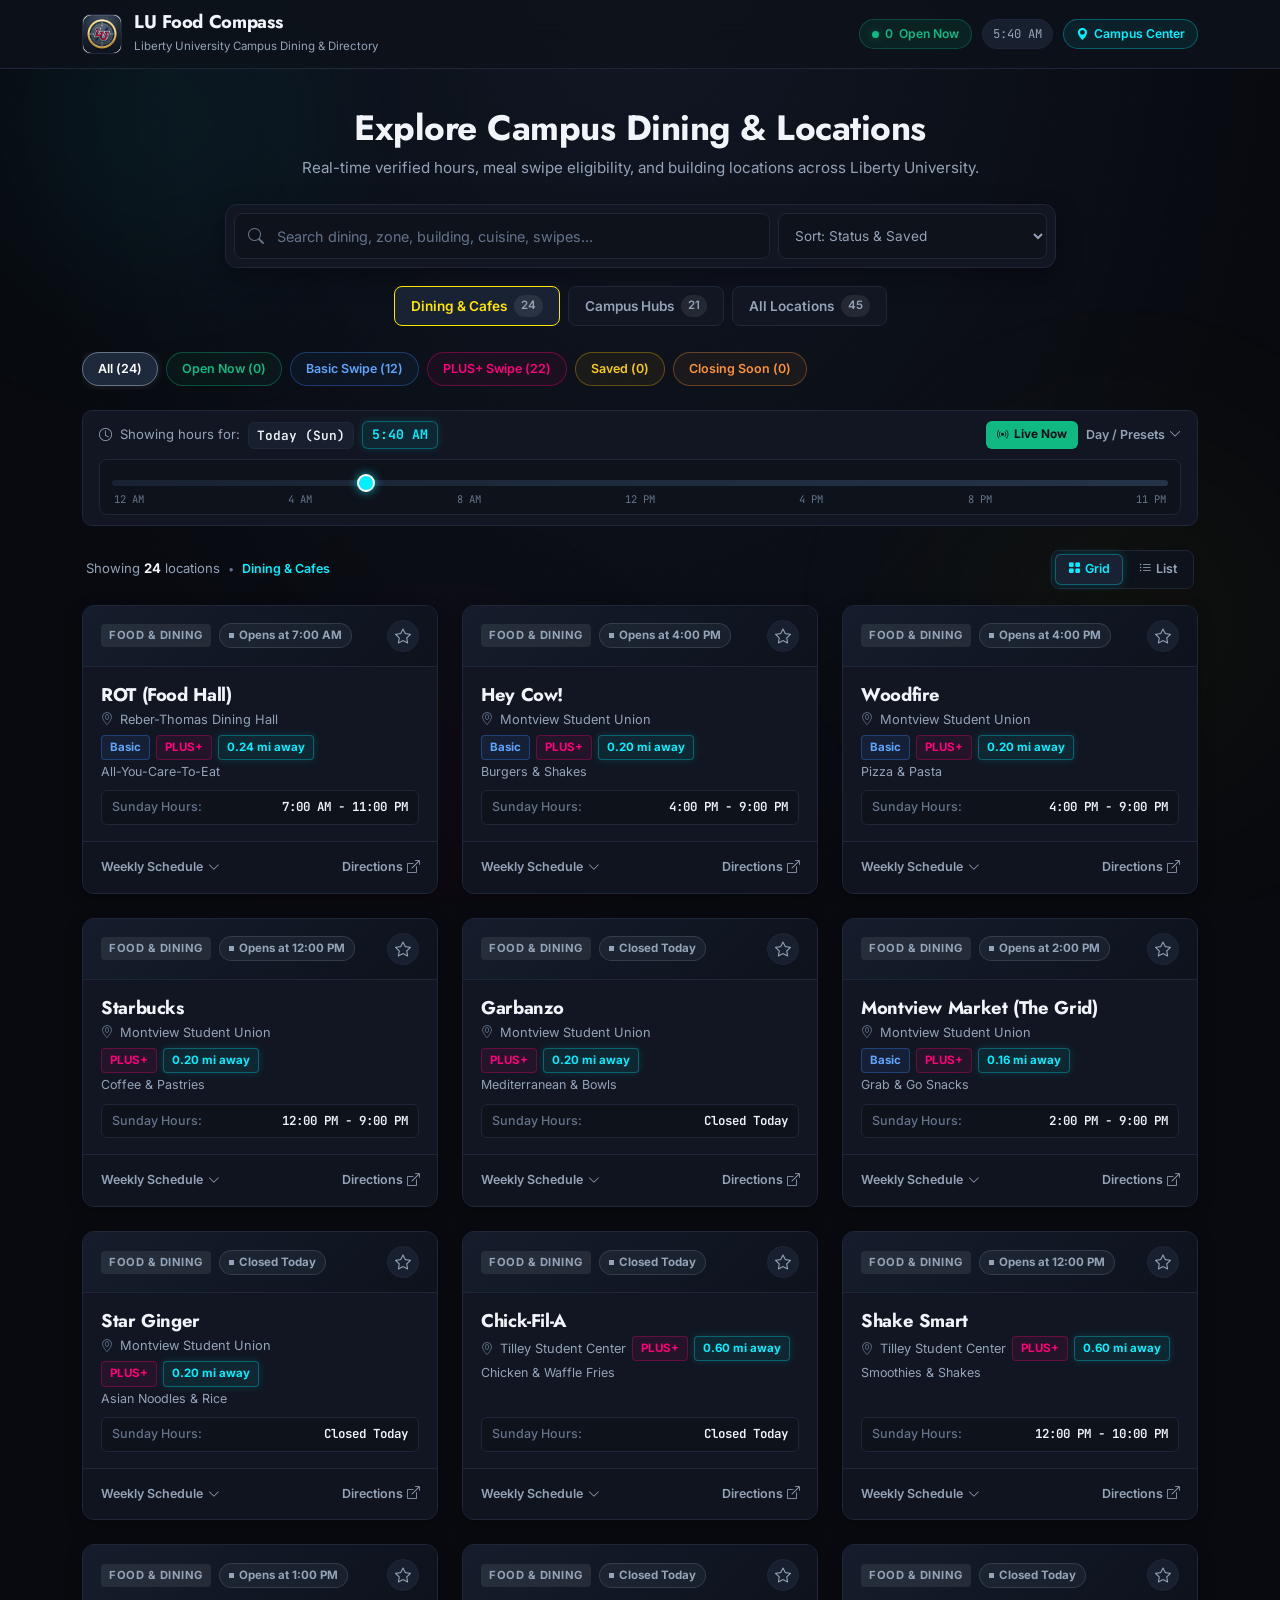
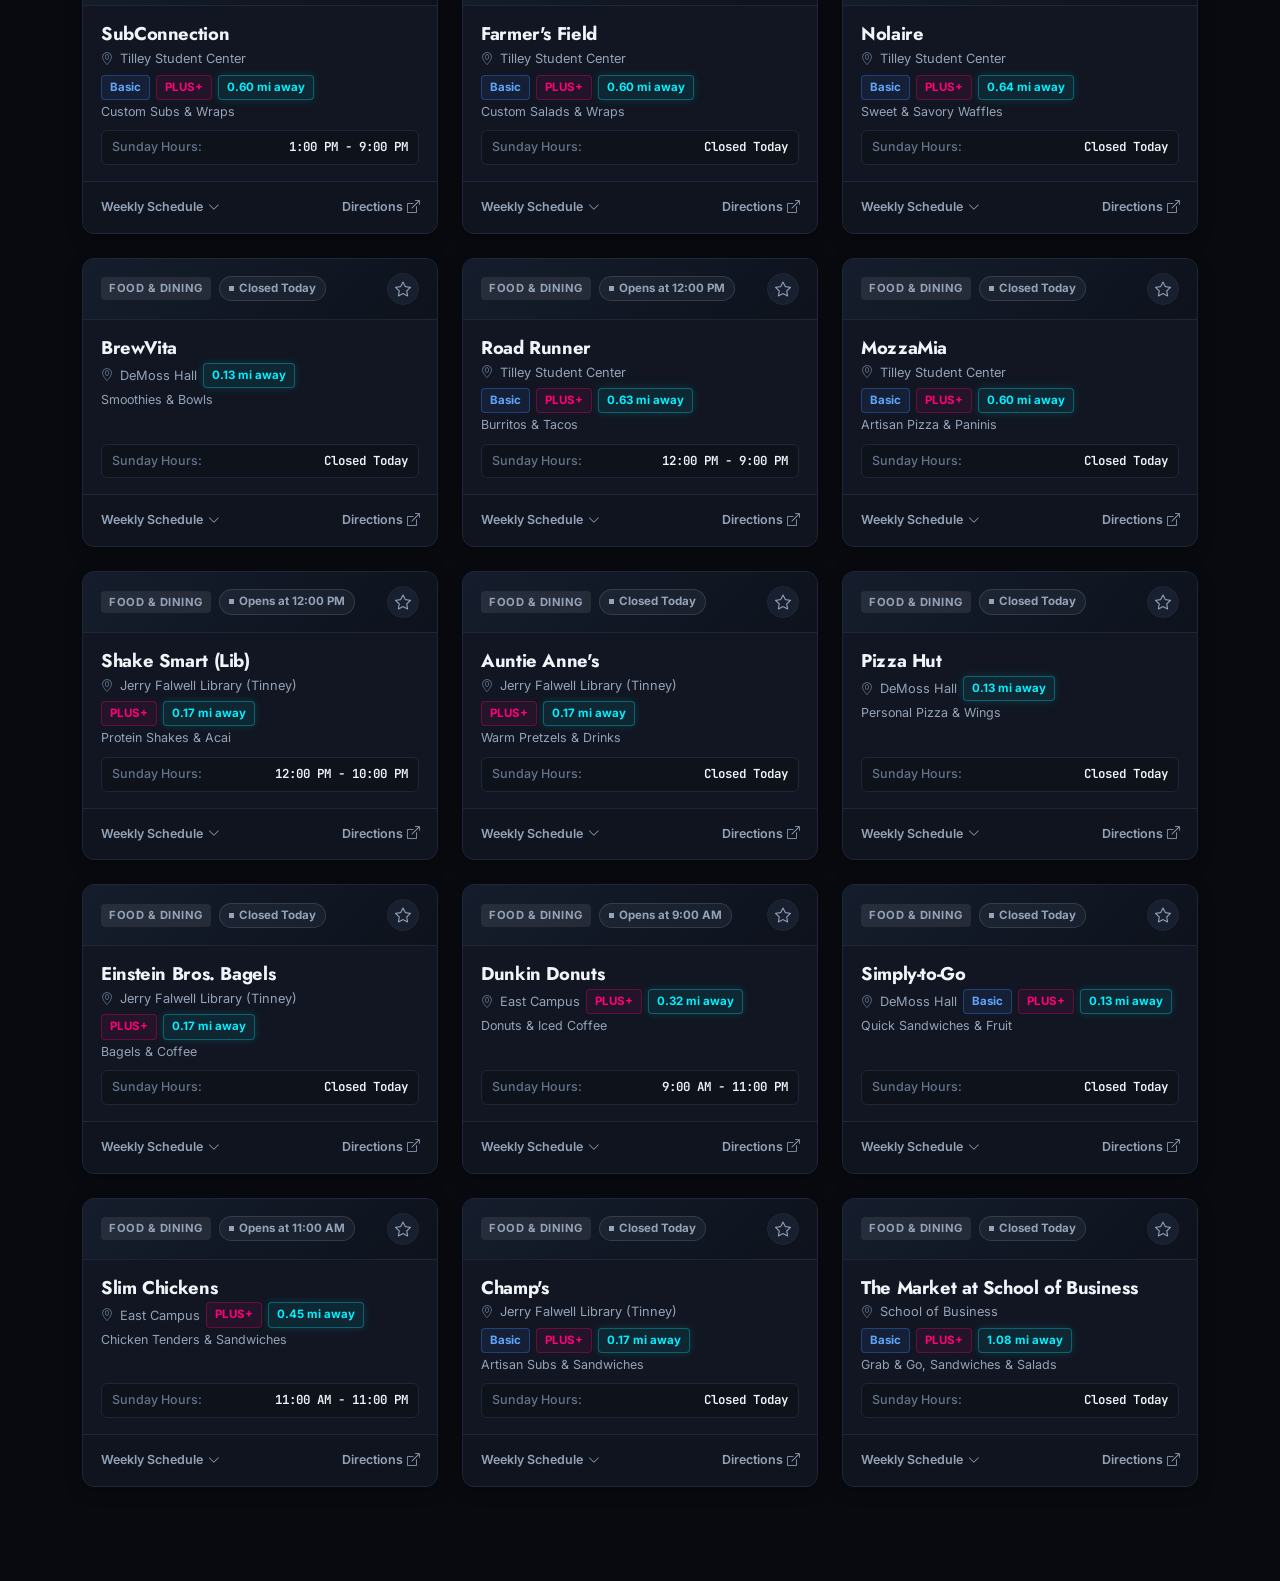
==== commit eb58f48d: "Update Montview Market to Montview Market (The Grid), align Saved button to Golden Amber matching st" ====
--- a/index.html
+++ b/index.html
@@ -911,22 +911,22 @@
       box-shadow: 0 0 12px rgba(16, 185, 129, 0.4);
     }
 
-    /* Basic Swipe (Neon Yellow) */
+    /* Basic Swipe (Electric Royal Blue) */
     .filter-chip-btn.chip-basic {
-      color: var(--neon-yellow);
-      border-color: rgba(255, 230, 0, 0.35);
-      background: rgba(255, 230, 0, 0.06);
+      color: #60a5fa;
+      border-color: rgba(59, 130, 246, 0.35);
+      background: rgba(59, 130, 246, 0.06);
     }
     .filter-chip-btn.chip-basic:hover {
-      background: rgba(255, 230, 0, 0.14);
-      border-color: var(--neon-yellow);
-      color: #fff480;
+      background: rgba(59, 130, 246, 0.14);
+      border-color: #3b82f6;
+      color: #93c5fd;
     }
     .filter-chip-btn.chip-basic.active {
-      background: var(--neon-yellow);
-      color: #04101a;
-      border-color: var(--neon-yellow);
-      box-shadow: 0 0 12px rgba(255, 230, 0, 0.4);
+      background: #3b82f6;
+      color: #ffffff;
+      border-color: #3b82f6;
+      box-shadow: 0 0 12px rgba(59, 130, 246, 0.45);
     }
 
     /* PLUS+ Swipe (Neon Pink) */
@@ -947,22 +947,22 @@
       box-shadow: 0 0 12px rgba(255, 0, 122, 0.4);
     }
 
-    /* Saved (Electric Violet / Purple) */
+    /* Saved / Favorites (Warm Star Amber / Gold matching the star icon) */
     .filter-chip-btn.chip-saved {
-      color: #c084fc;
-      border-color: rgba(168, 85, 247, 0.35);
-      background: rgba(168, 85, 247, 0.06);
+      color: #facc15;
+      border-color: rgba(234, 179, 8, 0.35);
+      background: rgba(234, 179, 8, 0.06);
     }
     .filter-chip-btn.chip-saved:hover {
-      background: rgba(168, 85, 247, 0.14);
-      border-color: #a855f7;
-      color: #d8b4fe;
+      background: rgba(234, 179, 8, 0.14);
+      border-color: #eab308;
+      color: #fef08a;
     }
     .filter-chip-btn.chip-saved.active {
-      background: #a855f7;
-      color: #ffffff;
-      border-color: #a855f7;
-      box-shadow: 0 0 12px rgba(168, 85, 247, 0.4);
+      background: #eab308;
+      color: #04101a;
+      border-color: #eab308;
+      box-shadow: 0 0 12px rgba(234, 179, 8, 0.45);
     }
 
     /* Closing Soon (Coral Orange) */
@@ -1303,9 +1303,9 @@
     .badge-basic-tag {
       font-size: 0.72rem;
       font-weight: 700;
-      color: var(--neon-yellow);
-      background: var(--neon-yellow-bg);
-      border: 1px solid var(--neon-yellow-border);
+      color: #60a5fa;
+      background: rgba(59, 130, 246, 0.10);
+      border: 1px solid rgba(59, 130, 246, 0.35);
       padding: 3px 8px;
       border-radius: 4px;
       display: inline-flex;
@@ -4920,7 +4920,7 @@
     },
     {
         "id": "spot-31",
-        "name": "Montview Marketplace",
+        "name": "Montview Market (The Grid)",
         "cuisine": "Grab & Go Snacks",
         "schedule": {
             "Thursday": {
